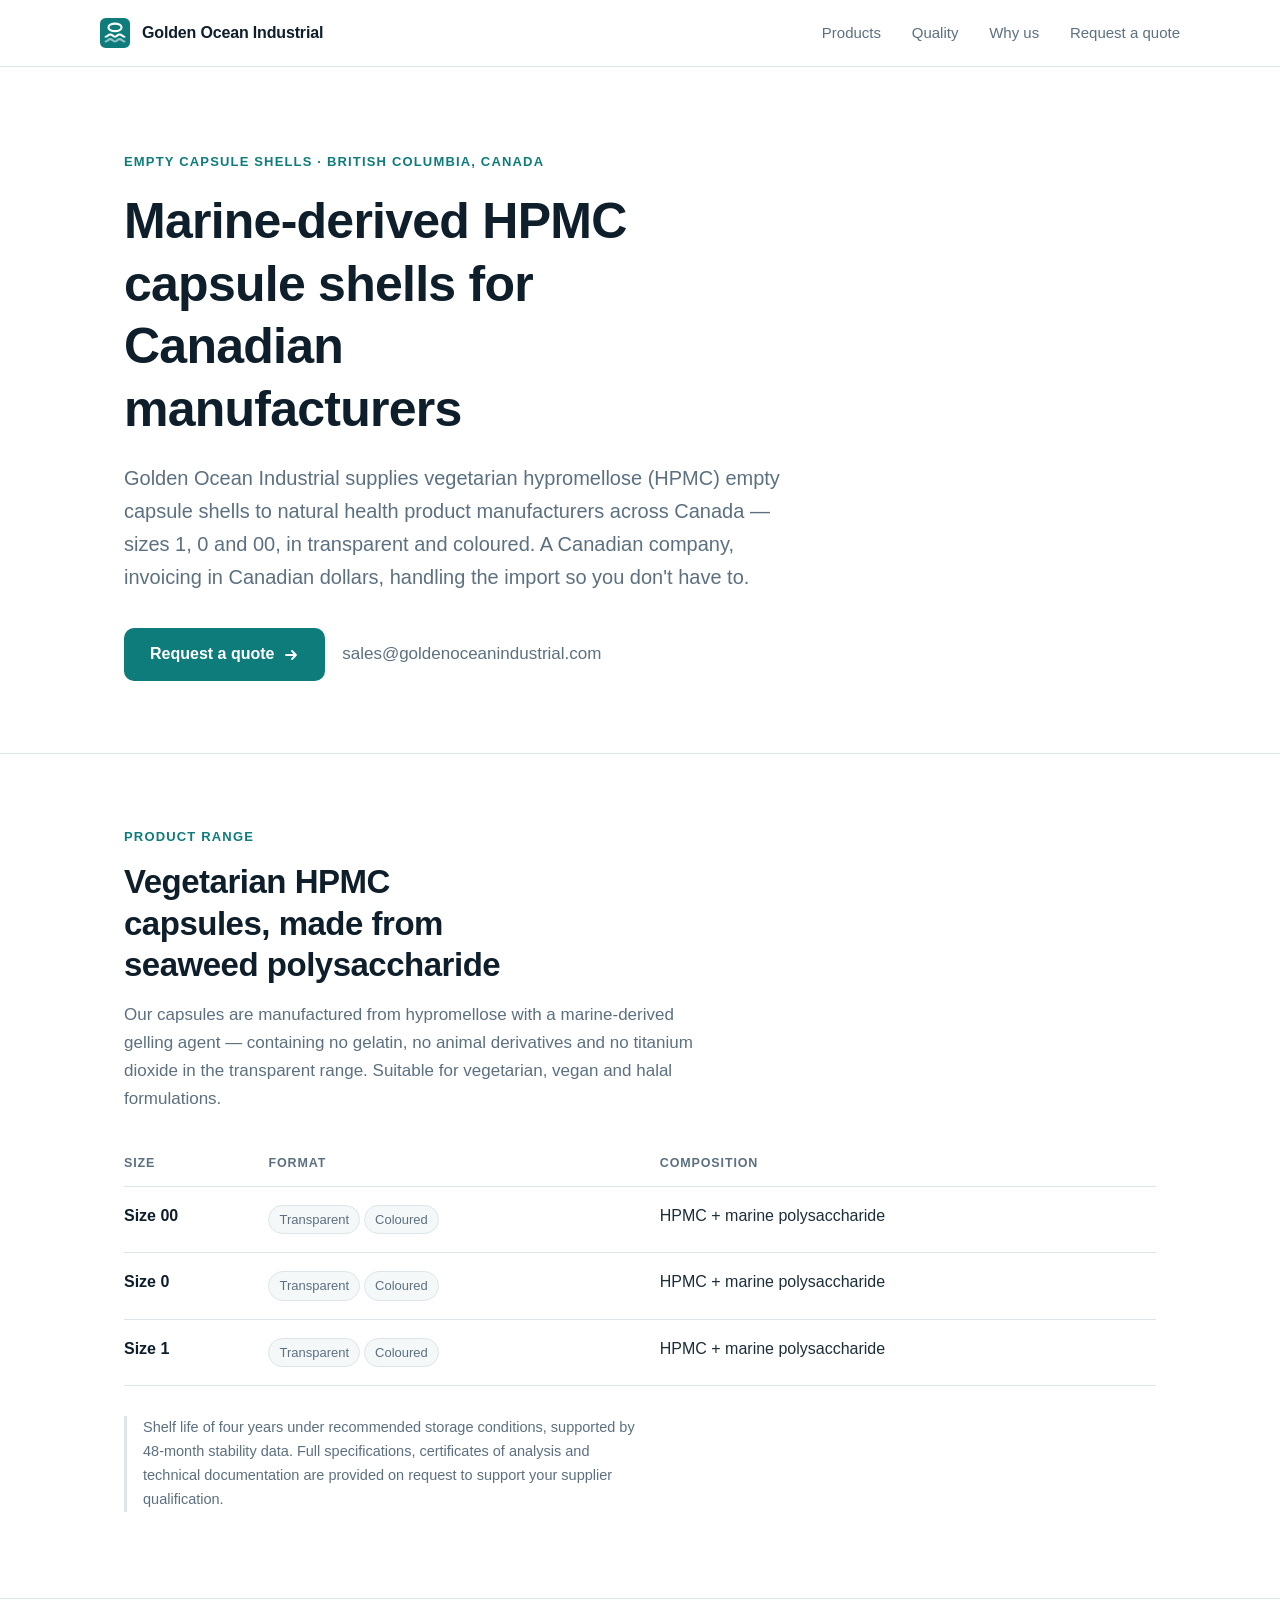
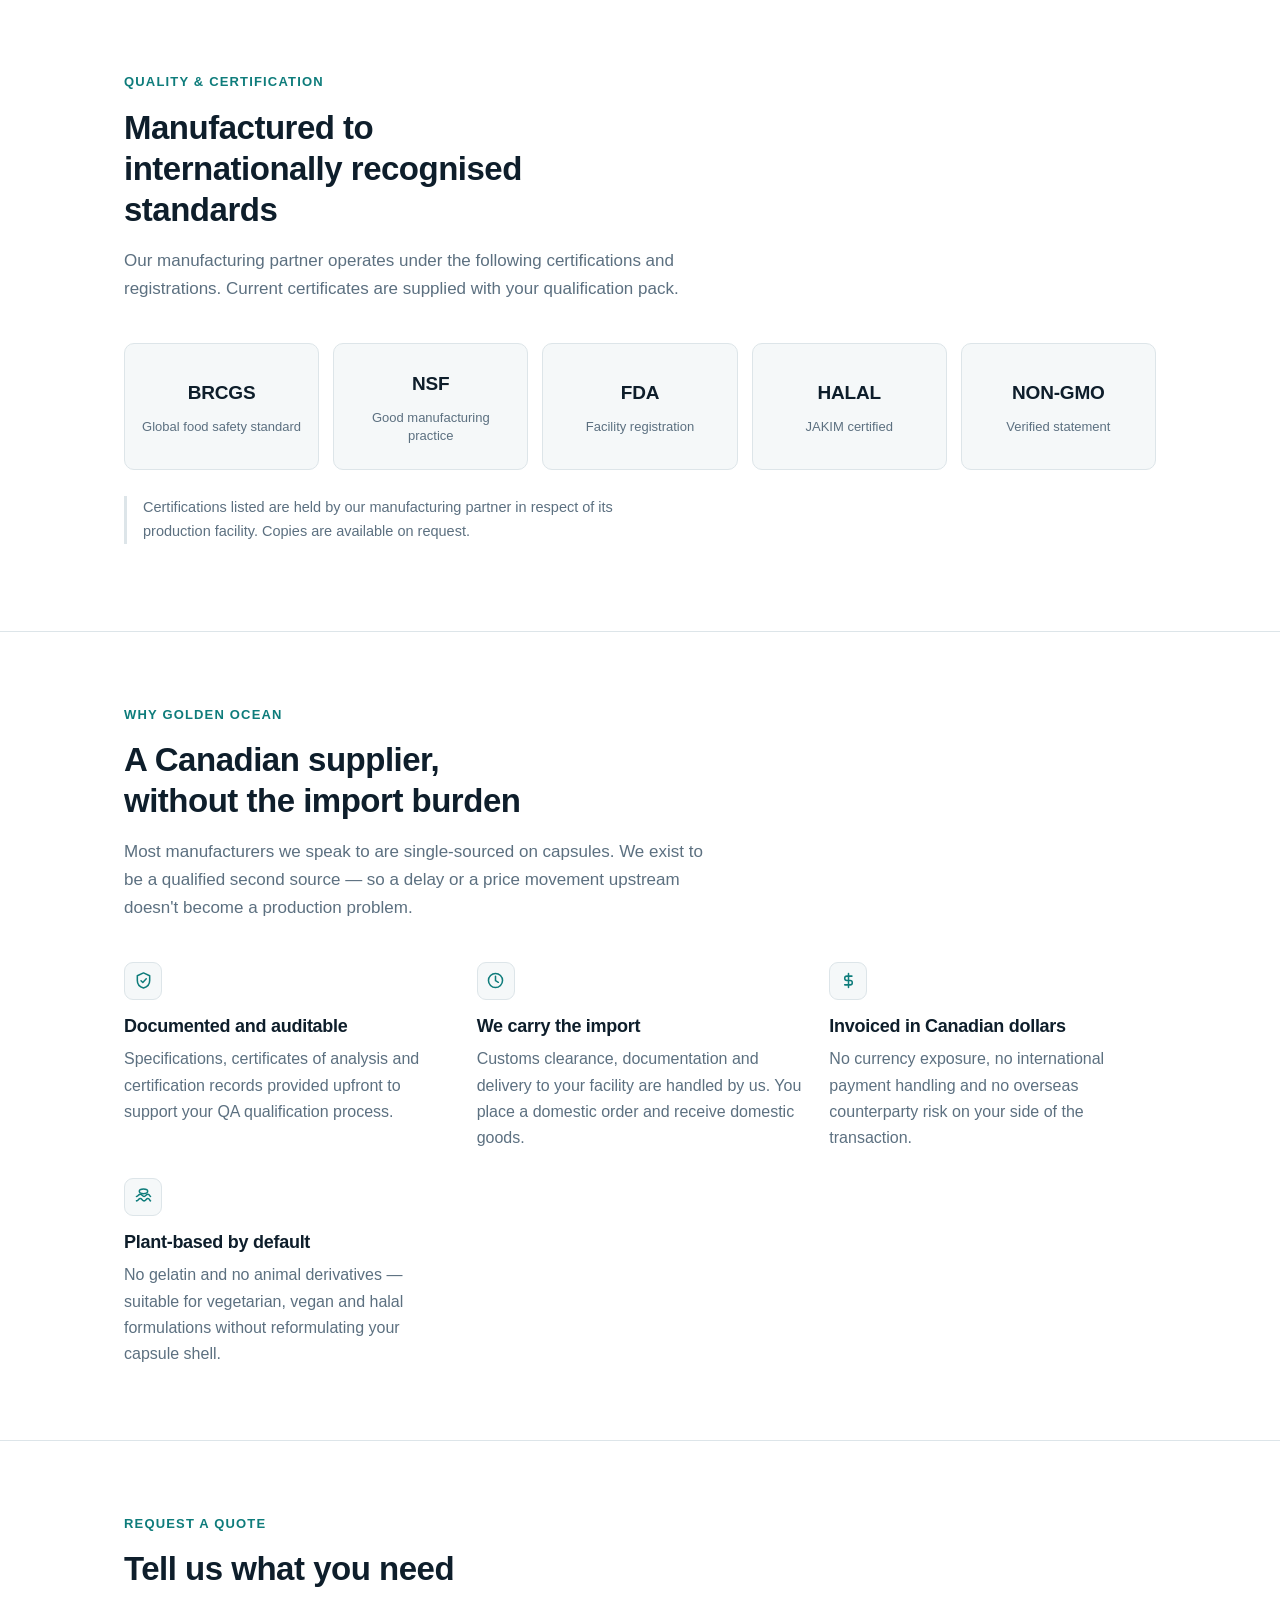
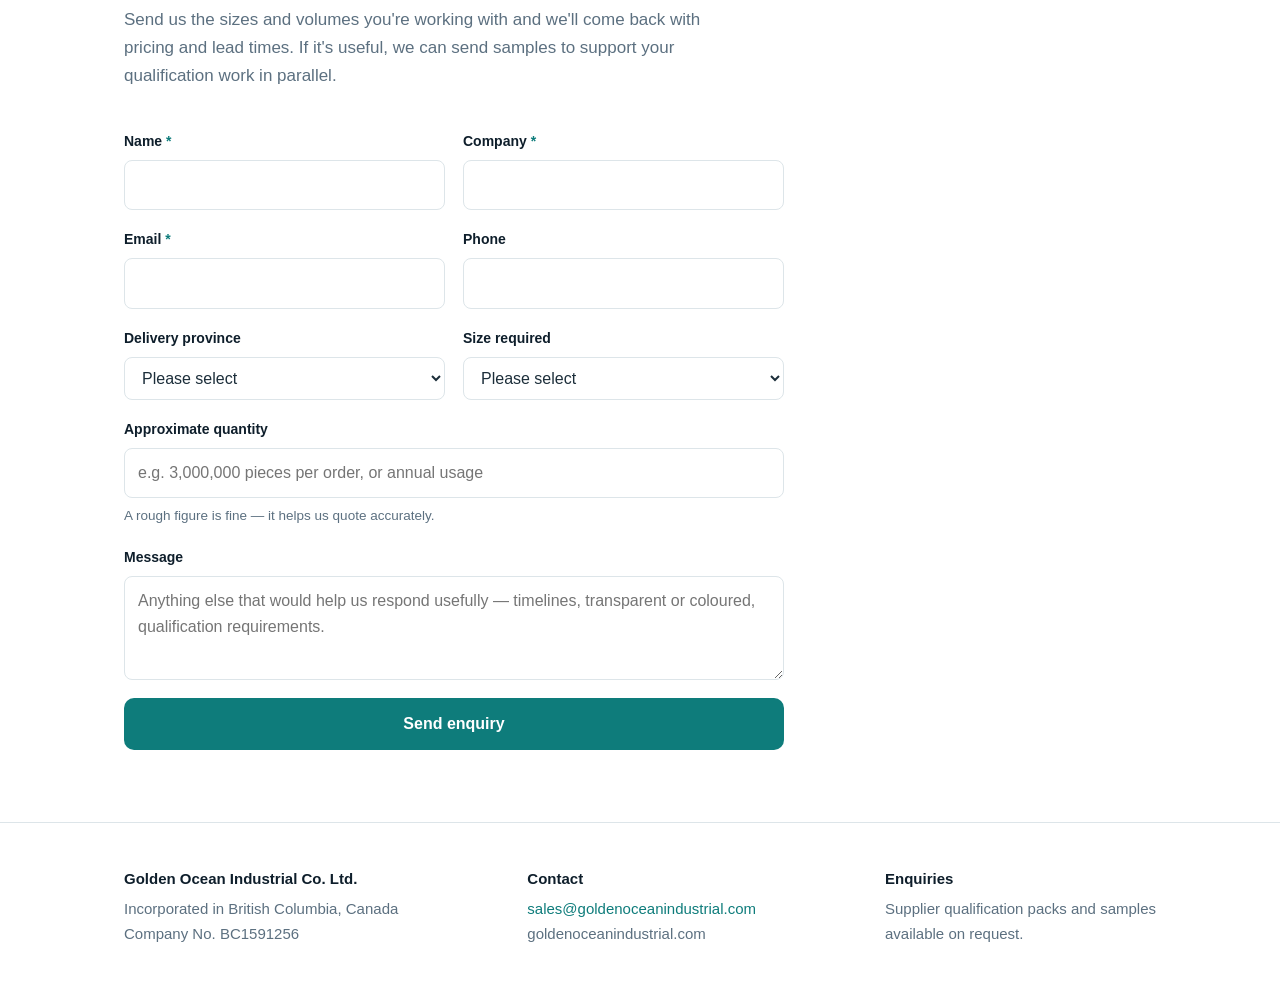
==== index.html @ 9c50bcf6 "Company website" ====
<!DOCTYPE html>
<html lang="en">
<head>
<meta charset="utf-8">
<meta name="viewport" content="width=device-width, initial-scale=1">
<title>Golden Ocean Industrial Co. Ltd. — HPMC Capsule Shells for Canadian Manufacturers</title>
<meta name="description" content="Golden Ocean Industrial supplies marine-derived HPMC empty capsule shells to Canadian natural health product manufacturers. Sizes 1, 0 and 00. Canadian entity, invoiced in CAD.">
<meta property="og:title" content="Golden Ocean Industrial Co. Ltd.">
<meta property="og:description" content="Marine-derived HPMC empty capsule shells for Canadian natural health product manufacturers.">
<meta property="og:type" content="website">
<meta property="og:url" content="https://goldenoceanindustrial.com">
<link rel="icon" href="data:image/svg+xml,<svg xmlns='http://www.w3.org/2000/svg' viewBox='0 0 32 32'><rect width='32' height='32' rx='6' fill='%230E7C7B'/><path d='M6 20c2.5 0 2.5-2.5 5-2.5s2.5 2.5 5 2.5 2.5-2.5 5-2.5 2.5 2.5 5 2.5' stroke='white' stroke-width='2.2' fill='none' stroke-linecap='round'/><path d='M6 25c2.5 0 2.5-2.5 5-2.5s2.5 2.5 5 2.5 2.5-2.5 5-2.5 2.5 2.5 5 2.5' stroke='white' stroke-width='2.2' fill='none' stroke-linecap='round' opacity='.55'/><ellipse cx='16' cy='10' rx='7' ry='4' fill='none' stroke='white' stroke-width='2.2'/></svg>">

<style>
:root{
  --ink:#0E1E2B; --deep:#143A5A; --accent:#0E7C7B; --accent-dk:#0A5F5E;
  --paper:#FFFFFF; --surface:#F5F8F9; --line:#DDE5E9;
  --text:#1C2E3A; --muted:#5C7080; --radius:10px;
  --maxw:1080px;
}
@media (prefers-color-scheme: dark){
  :root{
    --ink:#E9F0F4; --deep:#8FC4D8; --accent:#3FB5AE; --accent-dk:#2E9A94;
    --paper:#0B1620; --surface:#12222E; --line:#243745;
    --text:#D4E0E8; --muted:#8CA3B3;
  }
}
*{box-sizing:border-box}
html{scroll-behavior:smooth}
body{
  margin:0; background:var(--paper); color:var(--text);
  font-family:-apple-system,BlinkMacSystemFont,"Segoe UI",Roboto,"Helvetica Neue",Arial,"PingFang SC","Microsoft YaHei",sans-serif;
  font-size:17px; line-height:1.65; -webkit-font-smoothing:antialiased;
}
.wrap{max-width:var(--maxw); margin:0 auto; padding:0 24px}
a{color:var(--accent); text-decoration:none}
a:hover{text-decoration:underline}
h1,h2,h3{color:var(--ink); line-height:1.25; letter-spacing:-.015em; margin:0}
.skip{position:absolute;left:-9999px}
.skip:focus{left:16px;top:16px;background:var(--accent);color:#fff;padding:10px 16px;border-radius:6px;z-index:99}

/* header */
header{border-bottom:1px solid var(--line); background:var(--paper); position:sticky; top:0; z-index:20}
.hd{display:flex; align-items:center; justify-content:space-between; gap:24px; padding:18px 0}
.brand{display:flex; align-items:center; gap:12px; font-weight:650; color:var(--ink); font-size:16px; letter-spacing:-.01em}
.brand svg{flex:none}
nav a{color:var(--muted); font-size:15px; margin-left:26px; font-weight:500}
nav a:hover{color:var(--accent); text-decoration:none}
@media(max-width:700px){nav{display:none}}

/* hero */
.hero{padding:84px 0 72px; border-bottom:1px solid var(--line)}
.eyebrow{color:var(--accent); font-weight:650; font-size:13px; letter-spacing:.09em; text-transform:uppercase; margin:0 0 18px}
.hero h1{font-size:clamp(31px,4.4vw,50px); max-width:19ch; margin-bottom:22px}
.lede{font-size:clamp(17px,1.9vw,20px); color:var(--muted); max-width:60ch; margin:0 0 34px}
.cta{display:inline-flex; align-items:center; gap:9px; background:var(--accent); color:#fff; font-weight:600;
  padding:13px 26px; border-radius:var(--radius); font-size:16px; transition:background .15s}
.cta:hover{background:var(--accent-dk); text-decoration:none; color:#fff}
.cta-2{margin-left:8px; color:var(--muted); font-weight:500; padding:13px 4px}

/* sections */
section{padding:72px 0; border-bottom:1px solid var(--line)}
.sec-h{font-size:13px; font-weight:650; letter-spacing:.09em; text-transform:uppercase; color:var(--accent); margin:0 0 14px}
h2{font-size:clamp(25px,3vw,33px); margin-bottom:16px; max-width:22ch}
.sub{color:var(--muted); max-width:62ch; margin:0 0 40px}

/* product table */
.tbl{width:100%; border-collapse:collapse; font-size:16px}
.tbl th{text-align:left; font-size:12.5px; letter-spacing:.07em; text-transform:uppercase; color:var(--muted);
  font-weight:650; padding:0 16px 12px 0; border-bottom:1px solid var(--line)}
.tbl td{padding:16px 16px 16px 0; border-bottom:1px solid var(--line); vertical-align:top}
.tbl td:first-child{font-weight:650; color:var(--ink); white-space:nowrap}
.tag{display:inline-block; background:var(--surface); border:1px solid var(--line); color:var(--muted);
  font-size:13px; padding:3px 10px; border-radius:100px; margin:2px 4px 2px 0; white-space:nowrap}

/* certifications */
.certs{display:grid; grid-template-columns:repeat(auto-fit,minmax(158px,1fr)); gap:14px; margin-bottom:26px}
.cert{background:var(--surface); border:1px solid var(--line); border-radius:var(--radius);
  padding:24px 16px; text-align:center; display:flex; flex-direction:column; align-items:center; justify-content:center; gap:10px; min-height:126px}
/* ---------------------------------------------------------------
   LOGO SLOT — replace the .cert-mark <span> with an <img> once you
   have WRITTEN PERMISSION from the manufacturer, e.g.:
   <img src="logos/brcgs.svg" alt="BRCGS certified" class="cert-img">
   --------------------------------------------------------------- */
.cert-mark{font-weight:700; font-size:19px; color:var(--ink); letter-spacing:-.01em}
.cert-img{max-width:100%; max-height:46px; height:auto; display:block}
.cert-cap{font-size:13px; color:var(--muted); line-height:1.4}
.note{font-size:14.5px; color:var(--muted); border-left:3px solid var(--line); padding-left:16px; max-width:64ch}

/* value cards */
.cards{display:grid; grid-template-columns:repeat(auto-fit,minmax(258px,1fr)); gap:26px}
.card h3{font-size:18px; margin-bottom:9px}
.card p{color:var(--muted); margin:0; font-size:16px}
.card .ic{width:38px; height:38px; border-radius:9px; background:var(--surface); border:1px solid var(--line);
  display:flex; align-items:center; justify-content:center; margin-bottom:15px; color:var(--accent)}

/* form */
.form-grid{display:grid; grid-template-columns:1fr 1fr; gap:18px; max-width:660px}
@media(max-width:640px){.form-grid{grid-template-columns:1fr}}
.field{display:flex; flex-direction:column; gap:7px}
.field.full{grid-column:1/-1}
label{font-size:14px; font-weight:600; color:var(--ink)}
label .req{color:var(--accent)}
input,select,textarea{
  font:inherit; font-size:16px; color:var(--text); background:var(--paper);
  border:1px solid var(--line); border-radius:8px; padding:11px 13px; width:100%;
}
input:focus,select:focus,textarea:focus{outline:2px solid var(--accent); outline-offset:1px; border-color:transparent}
textarea{resize:vertical; min-height:104px}
.hint{font-size:13.5px; color:var(--muted)}
button{
  font:inherit; font-weight:600; font-size:16px; background:var(--accent); color:#fff;
  border:0; border-radius:var(--radius); padding:13px 30px; cursor:pointer; transition:background .15s
}
button:hover{background:var(--accent-dk)}
.hp{position:absolute; left:-9999px}

/* footer */
footer{padding:44px 0 56px; font-size:15px; color:var(--muted)}
.foot{display:flex; justify-content:space-between; gap:28px; flex-wrap:wrap}
.foot strong{color:var(--ink); font-weight:650; display:block; margin-bottom:5px}
.reg{font-variant-numeric:tabular-nums}
</style>
</head>

<body>
<a class="skip" href="#main">Skip to content</a>

<header>
  <div class="wrap hd">
    <div class="brand">
      <svg width="30" height="30" viewBox="0 0 32 32" aria-hidden="true">
        <rect width="32" height="32" rx="6" fill="#0E7C7B"/>
        <path d="M6 20c2.5 0 2.5-2.5 5-2.5s2.5 2.5 5 2.5 2.5-2.5 5-2.5 2.5 2.5 5 2.5" stroke="white" stroke-width="2.2" fill="none" stroke-linecap="round"/>
        <path d="M6 25c2.5 0 2.5-2.5 5-2.5s2.5 2.5 5 2.5 2.5-2.5 5-2.5 2.5 2.5 5 2.5" stroke="white" stroke-width="2.2" fill="none" stroke-linecap="round" opacity=".55"/>
        <ellipse cx="16" cy="10" rx="7" ry="4" fill="none" stroke="white" stroke-width="2.2"/>
      </svg>
      Golden Ocean Industrial
    </div>
    <nav>
      <a href="#products">Products</a>
      <a href="#quality">Quality</a>
      <a href="#why">Why us</a>
      <a href="#quote">Request a quote</a>
    </nav>
  </div>
</header>

<main id="main">

  <div class="hero">
    <div class="wrap">
      <p class="eyebrow">Empty capsule shells · British Columbia, Canada</p>
      <h1>Marine-derived HPMC capsule shells for Canadian manufacturers</h1>
      <p class="lede">
        Golden Ocean Industrial supplies vegetarian hypromellose (HPMC) empty capsule shells
        to natural health product manufacturers across Canada — sizes 1, 0 and 00, in transparent
        and coloured. A Canadian company, invoicing in Canadian dollars, handling the import so you don't have to.
      </p>
      <a class="cta" href="#quote">Request a quote
        <svg width="16" height="16" viewBox="0 0 16 16" fill="none" aria-hidden="true">
          <path d="M3 8h10M9 4l4 4-4 4" stroke="currentColor" stroke-width="1.8" stroke-linecap="round" stroke-linejoin="round"/>
        </svg>
      </a>
      <a class="cta-2" href="mailto:sales@goldenoceanindustrial.com">sales@goldenoceanindustrial.com</a>
    </div>
  </div>

  <section id="products">
    <div class="wrap">
      <p class="sec-h">Product range</p>
      <h2>Vegetarian HPMC capsules, made from seaweed polysaccharide</h2>
      <p class="sub">
        Our capsules are manufactured from hypromellose with a marine-derived gelling agent —
        containing no gelatin, no animal derivatives and no titanium dioxide in the transparent range.
        Suitable for vegetarian, vegan and halal formulations.
      </p>

      <table class="tbl">
        <thead>
          <tr><th>Size</th><th>Format</th><th>Composition</th></tr>
        </thead>
        <tbody>
          <tr>
            <td>Size 00</td>
            <td><span class="tag">Transparent</span><span class="tag">Coloured</span></td>
            <td>HPMC + marine polysaccharide</td>
          </tr>
          <tr>
            <td>Size 0</td>
            <td><span class="tag">Transparent</span><span class="tag">Coloured</span></td>
            <td>HPMC + marine polysaccharide</td>
          </tr>
          <tr>
            <td>Size 1</td>
            <td><span class="tag">Transparent</span><span class="tag">Coloured</span></td>
            <td>HPMC + marine polysaccharide</td>
          </tr>
        </tbody>
      </table>

      <p class="note" style="margin-top:30px">
        Shelf life of four years under recommended storage conditions, supported by 48-month stability data.
        Full specifications, certificates of analysis and technical documentation are provided on request
        to support your supplier qualification.
      </p>
    </div>
  </section>

  <section id="quality">
    <div class="wrap">
      <p class="sec-h">Quality &amp; certification</p>
      <h2>Manufactured to internationally recognised standards</h2>
      <p class="sub">
        Our manufacturing partner operates under the following certifications and registrations.
        Current certificates are supplied with your qualification pack.
      </p>

      <div class="certs">
        <!-- LOGO SLOTS: swap each <span class="cert-mark"> for
             <img src="logos/xxx.svg" alt="..." class="cert-img"> once permission is in hand -->
        <div class="cert">
          <span class="cert-mark">BRCGS</span>
          <span class="cert-cap">Global food safety standard</span>
        </div>
        <div class="cert">
          <span class="cert-mark">NSF</span>
          <span class="cert-cap">Good manufacturing practice</span>
        </div>
        <div class="cert">
          <span class="cert-mark">FDA</span>
          <span class="cert-cap">Facility registration</span>
        </div>
        <div class="cert">
          <span class="cert-mark">HALAL</span>
          <span class="cert-cap">JAKIM certified</span>
        </div>
        <div class="cert">
          <span class="cert-mark">NON-GMO</span>
          <span class="cert-cap">Verified statement</span>
        </div>
      </div>

      <p class="note">
        Certifications listed are held by our manufacturing partner in respect of its production facility.
        Copies are available on request.
      </p>
    </div>
  </section>

  <section id="why">
    <div class="wrap">
      <p class="sec-h">Why Golden Ocean</p>
      <h2>A Canadian supplier, without the import burden</h2>
      <p class="sub">
        Most manufacturers we speak to are single-sourced on capsules. We exist to be a qualified
        second source — so a delay or a price movement upstream doesn't become a production problem.
      </p>

      <div class="cards">
        <div class="card">
          <div class="ic" aria-hidden="true">
            <svg width="19" height="19" viewBox="0 0 20 20" fill="none">
              <path d="M10 2l6.5 3v5c0 4-2.7 6.9-6.5 8-3.8-1.1-6.5-4-6.5-8V5L10 2z" stroke="currentColor" stroke-width="1.6" stroke-linejoin="round"/>
              <path d="M7.4 10.2l1.9 1.9 3.6-3.9" stroke="currentColor" stroke-width="1.6" stroke-linecap="round" stroke-linejoin="round"/>
            </svg>
          </div>
          <h3>Documented and auditable</h3>
          <p>Specifications, certificates of analysis and certification records provided upfront to support your QA qualification process.</p>
        </div>

        <div class="card">
          <div class="ic" aria-hidden="true">
            <svg width="19" height="19" viewBox="0 0 20 20" fill="none">
              <circle cx="10" cy="10" r="7.4" stroke="currentColor" stroke-width="1.6"/>
              <path d="M10 5.6v4.6l3 1.7" stroke="currentColor" stroke-width="1.6" stroke-linecap="round" stroke-linejoin="round"/>
            </svg>
          </div>
          <h3>We carry the import</h3>
          <p>Customs clearance, documentation and delivery to your facility are handled by us. You place a domestic order and receive domestic goods.</p>
        </div>

        <div class="card">
          <div class="ic" aria-hidden="true">
            <svg width="19" height="19" viewBox="0 0 20 20" fill="none">
              <path d="M10 2.6v14.8M13.6 5.4H8.3a2.3 2.3 0 000 4.6h3.4a2.3 2.3 0 010 4.6H6" stroke="currentColor" stroke-width="1.6" stroke-linecap="round" stroke-linejoin="round"/>
            </svg>
          </div>
          <h3>Invoiced in Canadian dollars</h3>
          <p>No currency exposure, no international payment handling and no overseas counterparty risk on your side of the transaction.</p>
        </div>

        <div class="card">
          <div class="ic" aria-hidden="true">
            <svg width="19" height="19" viewBox="0 0 20 20" fill="none">
              <path d="M2.6 10c2 0 2-2.4 4-2.4S8.6 10 10.6 10s2-2.4 4-2.4 2 2.4 2.8 2.4" stroke="currentColor" stroke-width="1.6" stroke-linecap="round"/>
              <path d="M2.6 14.6c2 0 2-2.4 4-2.4s2 2.4 4 2.4 2-2.4 4-2.4 2 2.4 2.8 2.4" stroke="currentColor" stroke-width="1.6" stroke-linecap="round"/>
              <ellipse cx="10" cy="4.6" rx="4.4" ry="2.4" stroke="currentColor" stroke-width="1.6"/>
            </svg>
          </div>
          <h3>Plant-based by default</h3>
          <p>No gelatin and no animal derivatives — suitable for vegetarian, vegan and halal formulations without reformulating your capsule shell.</p>
        </div>
      </div>
    </div>
  </section>

  <section id="quote">
    <div class="wrap">
      <p class="sec-h">Request a quote</p>
      <h2>Tell us what you need</h2>
      <p class="sub">
        Send us the sizes and volumes you're working with and we'll come back with pricing and lead times.
        If it's useful, we can send samples to support your qualification work in parallel.
      </p>

      <!-- ===========================================================
           FORM ENDPOINT — replace YOUR_FORM_ID before going live.
           Free options:
             Formspree  https://formspree.io   (50 submissions/month free)
             Web3Forms  https://web3forms.com  (250/month free, no account)
           See DEPLOY.md step 4.
           =========================================================== -->
      <form action="https://formspree.io/f/YOUR_FORM_ID" method="POST">
        <div class="form-grid">
          <div class="field">
            <label for="name">Name <span class="req">*</span></label>
            <input id="name" name="name" type="text" required autocomplete="name">
          </div>
          <div class="field">
            <label for="company">Company <span class="req">*</span></label>
            <input id="company" name="company" type="text" required autocomplete="organization">
          </div>
          <div class="field">
            <label for="email">Email <span class="req">*</span></label>
            <input id="email" name="email" type="email" required autocomplete="email">
          </div>
          <div class="field">
            <label for="phone">Phone</label>
            <input id="phone" name="phone" type="tel" autocomplete="tel">
          </div>
          <div class="field">
            <label for="province">Delivery province</label>
            <select id="province" name="province">
              <option value="">Please select</option>
              <option>British Columbia</option>
              <option>Alberta</option>
              <option>Saskatchewan</option>
              <option>Manitoba</option>
              <option>Ontario</option>
              <option>Quebec</option>
              <option>New Brunswick</option>
              <option>Nova Scotia</option>
              <option>Prince Edward Island</option>
              <option>Newfoundland and Labrador</option>
              <option>Outside Canada</option>
            </select>
          </div>
          <div class="field">
            <label for="size">Size required</label>
            <select id="size" name="size">
              <option value="">Please select</option>
              <option>Size 00</option>
              <option>Size 0</option>
              <option>Size 1</option>
              <option>Multiple sizes</option>
              <option>Not sure yet</option>
            </select>
          </div>
          <div class="field full">
            <label for="quantity">Approximate quantity</label>
            <input id="quantity" name="quantity" type="text" placeholder="e.g. 3,000,000 pieces per order, or annual usage">
            <span class="hint">A rough figure is fine — it helps us quote accurately.</span>
          </div>
          <div class="field full">
            <label for="message">Message</label>
            <textarea id="message" name="message" placeholder="Anything else that would help us respond usefully — timelines, transparent or coloured, qualification requirements."></textarea>
          </div>
          <input class="hp" type="text" name="_gotcha" tabindex="-1" autocomplete="off" aria-hidden="true">
          <div class="field full">
            <button type="submit">Send enquiry</button>
          </div>
        </div>
      </form>
    </div>
  </section>

</main>

<footer>
  <div class="wrap foot">
    <div>
      <strong>Golden Ocean Industrial Co. Ltd.</strong>
      Incorporated in British Columbia, Canada<br>
      Company No. <span class="reg">BC1591256</span>
    </div>
    <div>
      <strong>Contact</strong>
      <a href="mailto:sales@goldenoceanindustrial.com">sales@goldenoceanindustrial.com</a><br>
      goldenoceanindustrial.com
    </div>
    <div>
      <strong>Enquiries</strong>
      Supplier qualification packs and samples<br>
      available on request.
    </div>
  </div>
</footer>

</body>
</html>
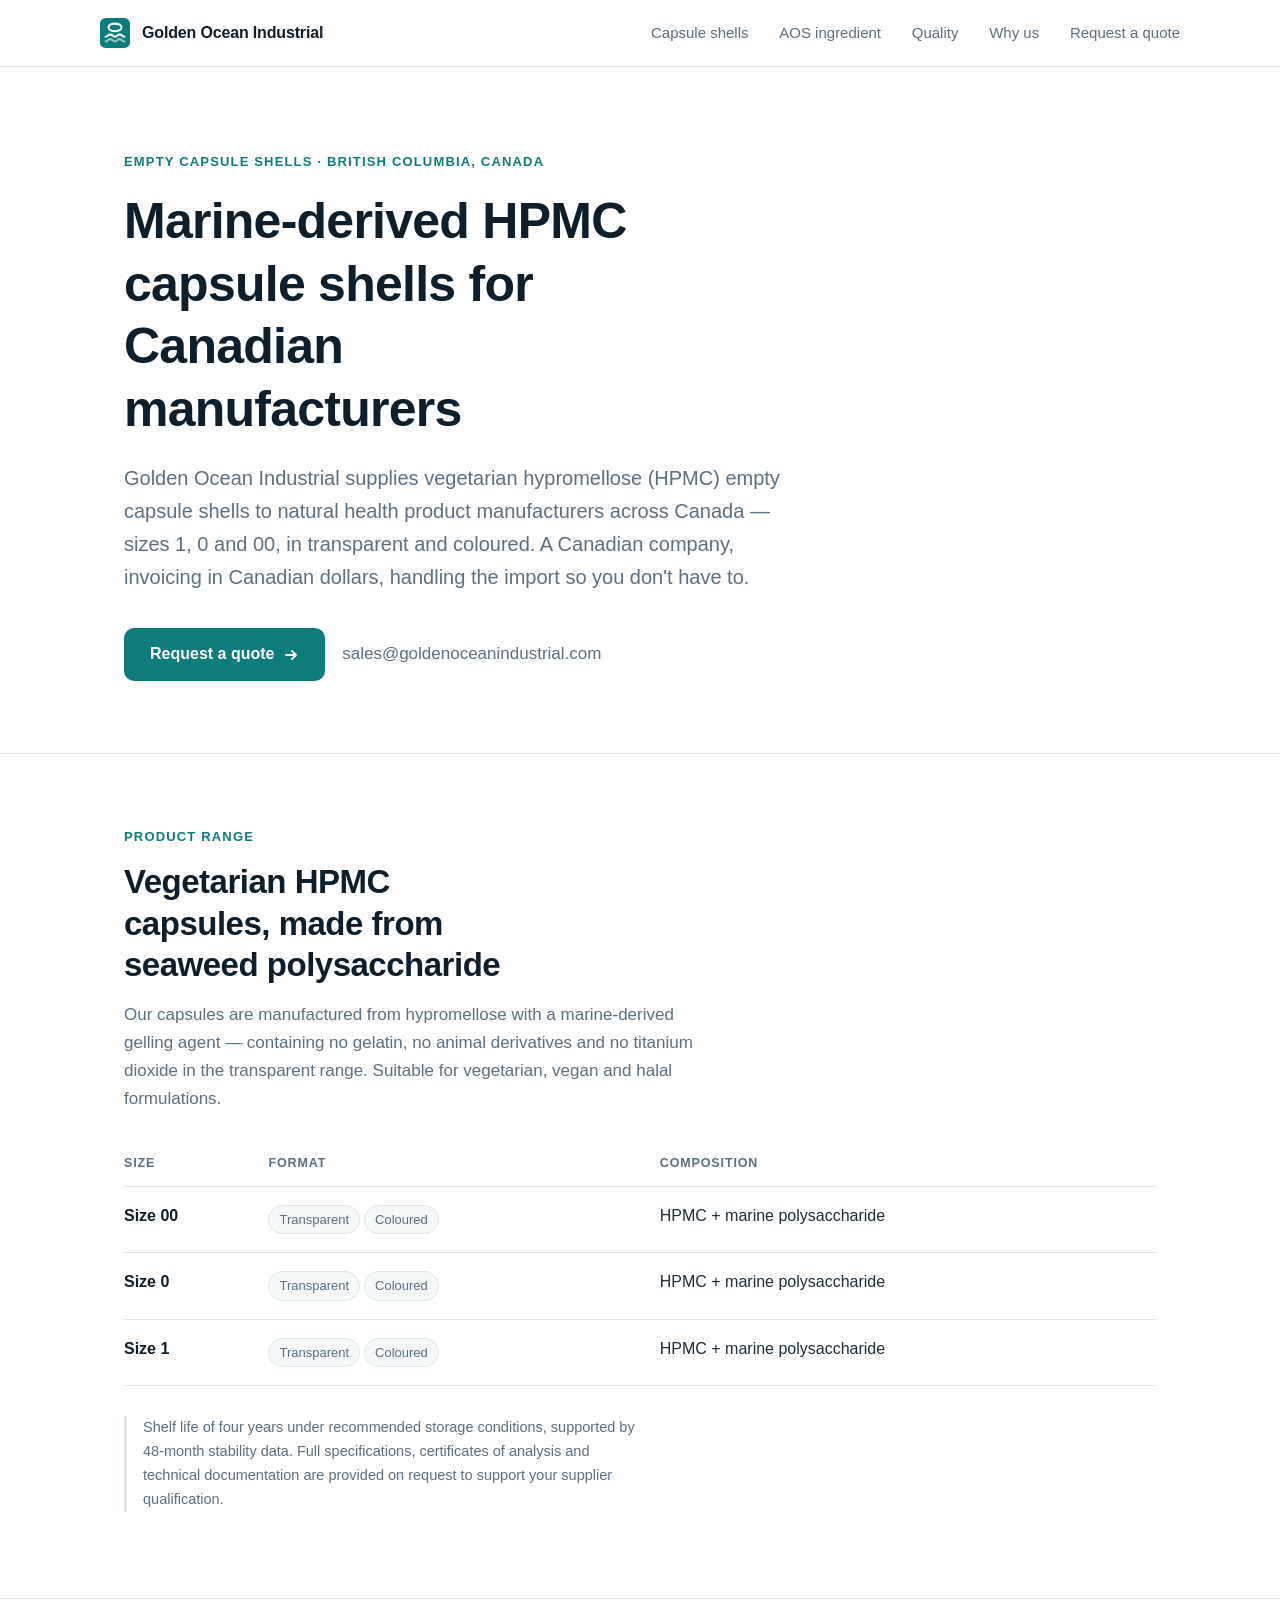
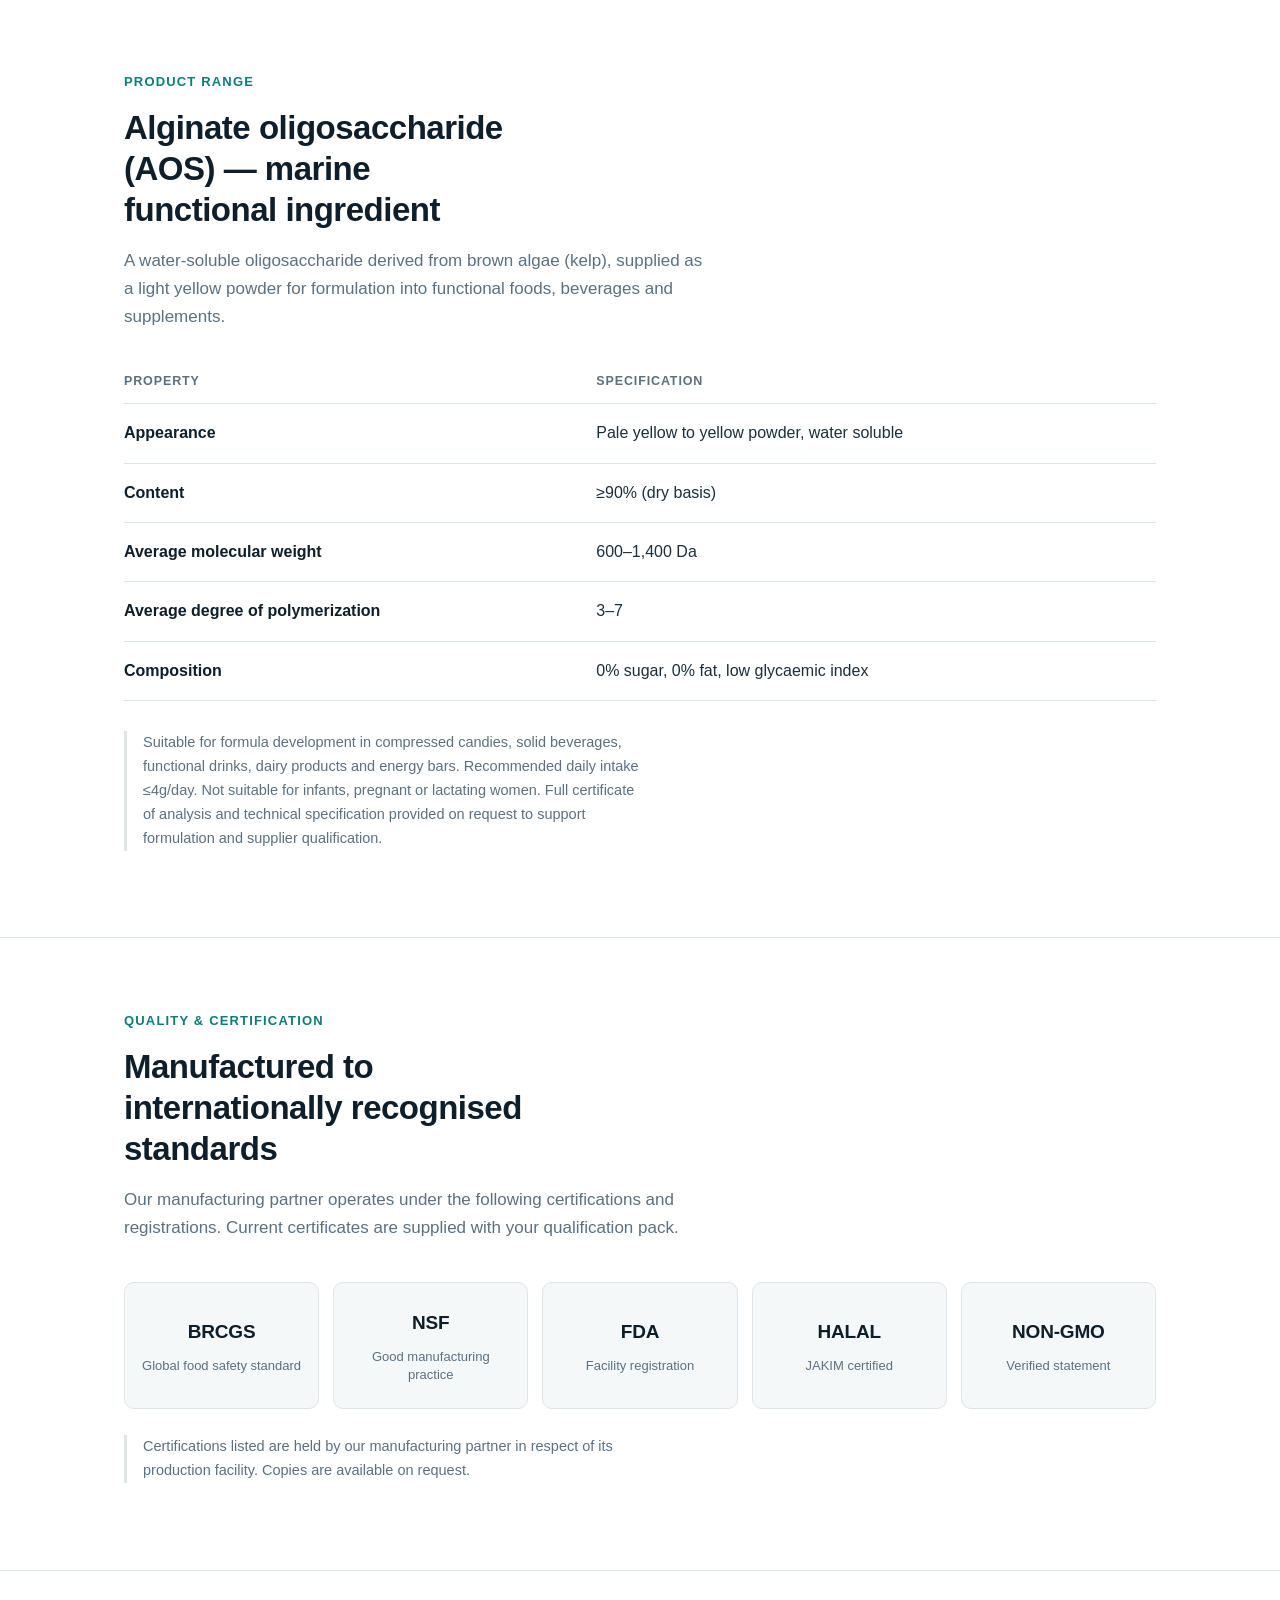
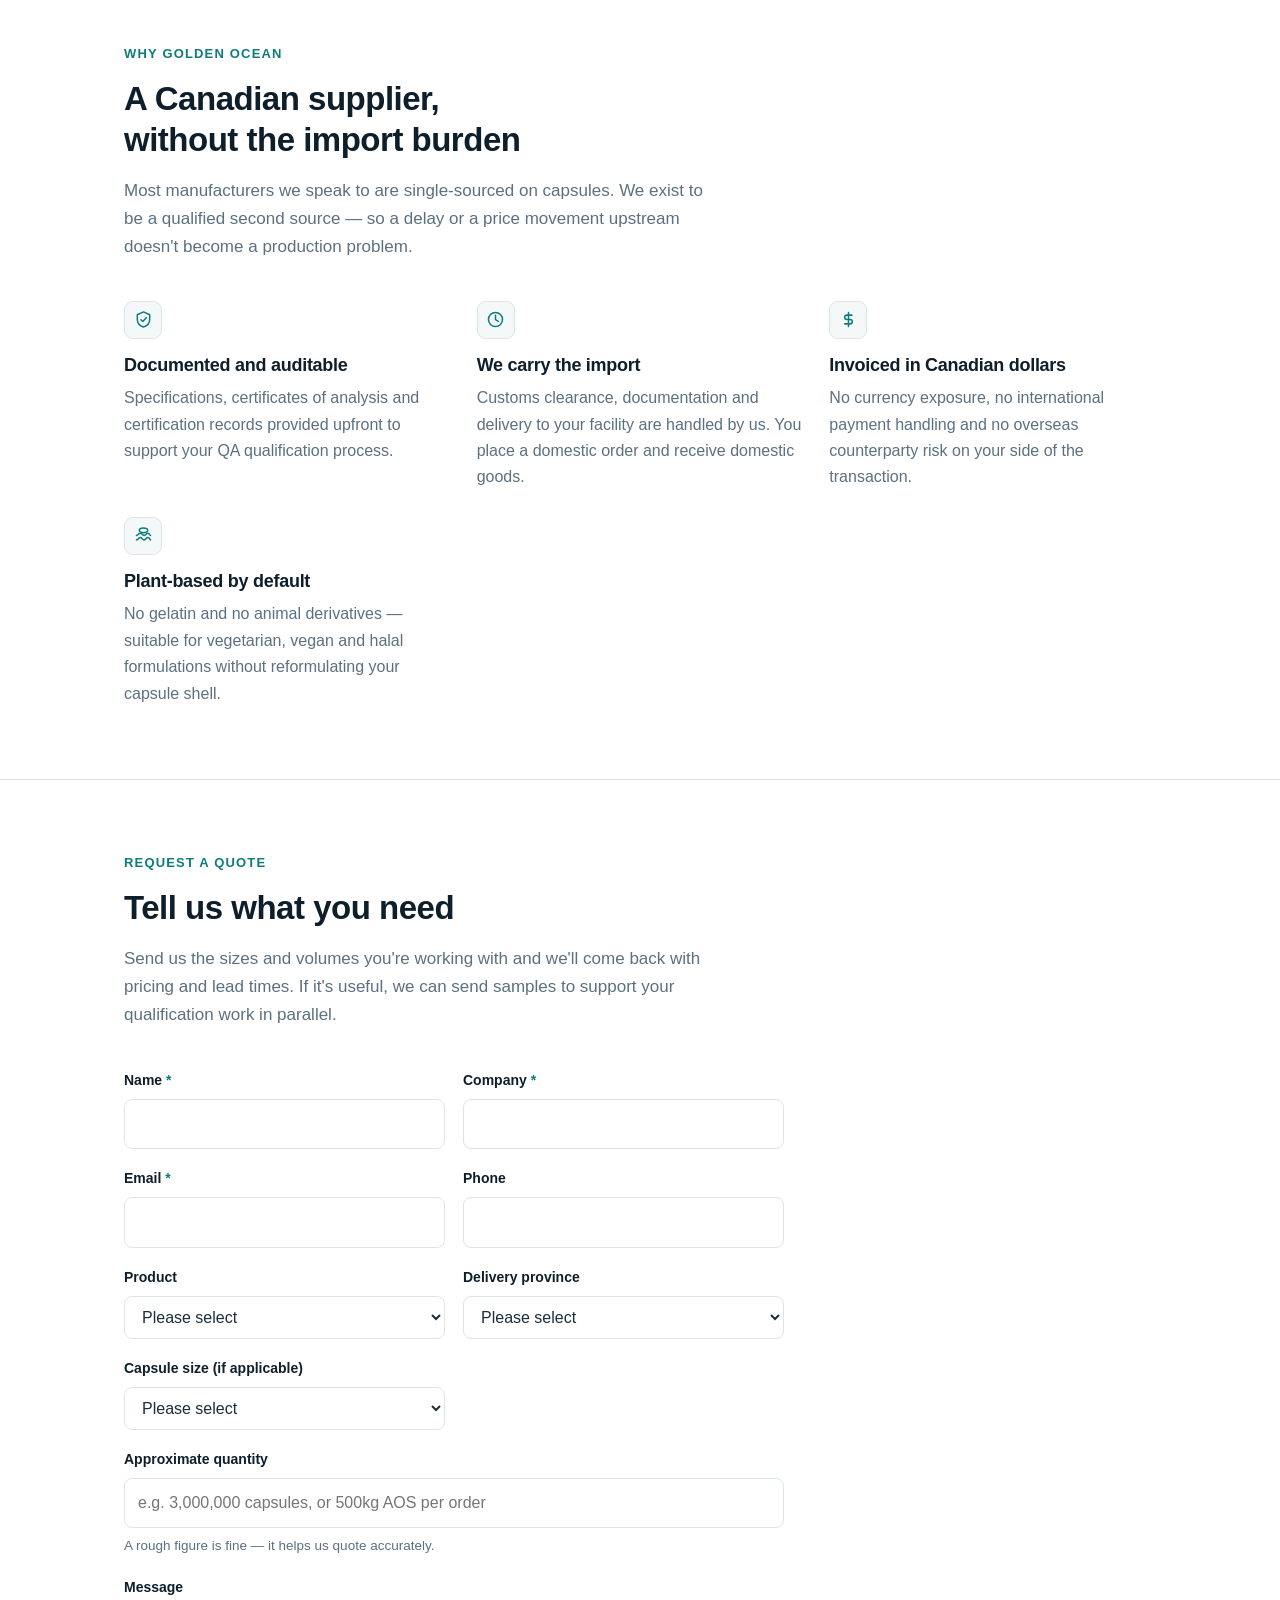
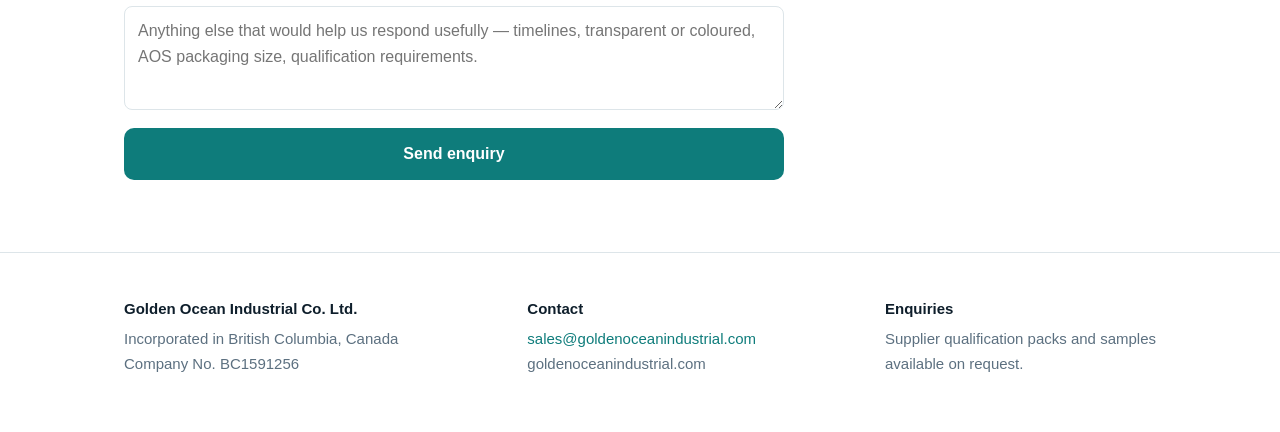
==== commit 7dc73b93: "Add AOS (alginate oligosaccharide) ingredient section Second product line alongside HPMC capsule she" ====
--- a/index.html
+++ b/index.html
@@ -3,10 +3,10 @@
 <head>
 <meta charset="utf-8">
 <meta name="viewport" content="width=device-width, initial-scale=1">
-<title>Golden Ocean Industrial Co. Ltd. — HPMC Capsule Shells for Canadian Manufacturers</title>
-<meta name="description" content="Golden Ocean Industrial supplies marine-derived HPMC empty capsule shells to Canadian natural health product manufacturers. Sizes 1, 0 and 00. Canadian entity, invoiced in CAD.">
+<title>Golden Ocean Industrial Co. Ltd. — Capsule Shells &amp; Marine Ingredients for Canadian Manufacturers</title>
+<meta name="description" content="Golden Ocean Industrial supplies marine-derived HPMC empty capsule shells and marine functional ingredients (alginate oligosaccharide) to Canadian manufacturers. Canadian entity, invoiced in CAD.">
 <meta property="og:title" content="Golden Ocean Industrial Co. Ltd.">
-<meta property="og:description" content="Marine-derived HPMC empty capsule shells for Canadian natural health product manufacturers.">
+<meta property="og:description" content="Marine-derived HPMC empty capsule shells and marine functional ingredients for Canadian manufacturers.">
 <meta property="og:type" content="website">
 <meta property="og:url" content="https://goldenoceanindustrial.com">
 <link rel="icon" href="data:image/svg+xml,<svg xmlns='http://www.w3.org/2000/svg' viewBox='0 0 32 32'><rect width='32' height='32' rx='6' fill='%230E7C7B'/><path d='M6 20c2.5 0 2.5-2.5 5-2.5s2.5 2.5 5 2.5 2.5-2.5 5-2.5 2.5 2.5 5 2.5' stroke='white' stroke-width='2.2' fill='none' stroke-linecap='round'/><path d='M6 25c2.5 0 2.5-2.5 5-2.5s2.5 2.5 5 2.5 2.5-2.5 5-2.5 2.5 2.5 5 2.5' stroke='white' stroke-width='2.2' fill='none' stroke-linecap='round' opacity='.55'/><ellipse cx='16' cy='10' rx='7' ry='4' fill='none' stroke='white' stroke-width='2.2'/></svg>">
@@ -138,7 +138,8 @@
       Golden Ocean Industrial
     </div>
     <nav>
-      <a href="#products">Products</a>
+      <a href="#products">Capsule shells</a>
+      <a href="#ingredients">AOS ingredient</a>
       <a href="#quality">Quality</a>
       <a href="#why">Why us</a>
       <a href="#quote">Request a quote</a>
@@ -203,6 +204,52 @@
         Shelf life of four years under recommended storage conditions, supported by 48-month stability data.
         Full specifications, certificates of analysis and technical documentation are provided on request
         to support your supplier qualification.
+      </p>
+    </div>
+  </section>
+
+  <section id="ingredients">
+    <div class="wrap">
+      <p class="sec-h">Product range</p>
+      <h2>Alginate oligosaccharide (AOS) — marine functional ingredient</h2>
+      <p class="sub">
+        A water-soluble oligosaccharide derived from brown algae (kelp), supplied as a light yellow
+        powder for formulation into functional foods, beverages and supplements.
+      </p>
+
+      <table class="tbl">
+        <thead>
+          <tr><th>Property</th><th>Specification</th></tr>
+        </thead>
+        <tbody>
+          <tr>
+            <td>Appearance</td>
+            <td>Pale yellow to yellow powder, water soluble</td>
+          </tr>
+          <tr>
+            <td>Content</td>
+            <td>&ge;90% (dry basis)</td>
+          </tr>
+          <tr>
+            <td>Average molecular weight</td>
+            <td>600&ndash;1,400 Da</td>
+          </tr>
+          <tr>
+            <td>Average degree of polymerization</td>
+            <td>3&ndash;7</td>
+          </tr>
+          <tr>
+            <td>Composition</td>
+            <td>0% sugar, 0% fat, low glycaemic index</td>
+          </tr>
+        </tbody>
+      </table>
+
+      <p class="note" style="margin-top:30px">
+        Suitable for formula development in compressed candies, solid beverages, functional drinks,
+        dairy products and energy bars. Recommended daily intake &le;4g/day. Not suitable for infants,
+        pregnant or lactating women. Full certificate of analysis and technical specification provided
+        on request to support formulation and supplier qualification.
       </p>
     </div>
   </section>
@@ -321,7 +368,7 @@
              Web3Forms  https://web3forms.com  (250/month free, no account)
            See DEPLOY.md step 4.
            =========================================================== -->
-      <form action="https://formspree.io/f/YOUR_FORM_ID" method="POST">
+      <form action="https://formspree.io/f/xeajpvor" method="POST">
         <div class="form-grid">
           <div class="field">
             <label for="name">Name <span class="req">*</span></label>
@@ -338,6 +385,15 @@
           <div class="field">
             <label for="phone">Phone</label>
             <input id="phone" name="phone" type="tel" autocomplete="tel">
+          </div>
+          <div class="field">
+            <label for="product">Product</label>
+            <select id="product" name="product">
+              <option value="">Please select</option>
+              <option>Capsule shells</option>
+              <option>AOS (alginate oligosaccharide)</option>
+              <option>Both / not sure</option>
+            </select>
           </div>
           <div class="field">
             <label for="province">Delivery province</label>
@@ -357,7 +413,7 @@
             </select>
           </div>
           <div class="field">
-            <label for="size">Size required</label>
+            <label for="size">Capsule size (if applicable)</label>
             <select id="size" name="size">
               <option value="">Please select</option>
               <option>Size 00</option>
@@ -369,12 +425,12 @@
           </div>
           <div class="field full">
             <label for="quantity">Approximate quantity</label>
-            <input id="quantity" name="quantity" type="text" placeholder="e.g. 3,000,000 pieces per order, or annual usage">
+            <input id="quantity" name="quantity" type="text" placeholder="e.g. 3,000,000 capsules, or 500kg AOS per order">
             <span class="hint">A rough figure is fine — it helps us quote accurately.</span>
           </div>
           <div class="field full">
             <label for="message">Message</label>
-            <textarea id="message" name="message" placeholder="Anything else that would help us respond usefully — timelines, transparent or coloured, qualification requirements."></textarea>
+            <textarea id="message" name="message" placeholder="Anything else that would help us respond usefully — timelines, transparent or coloured, AOS packaging size, qualification requirements."></textarea>
           </div>
           <input class="hp" type="text" name="_gotcha" tabindex="-1" autocomplete="off" aria-hidden="true">
           <div class="field full">
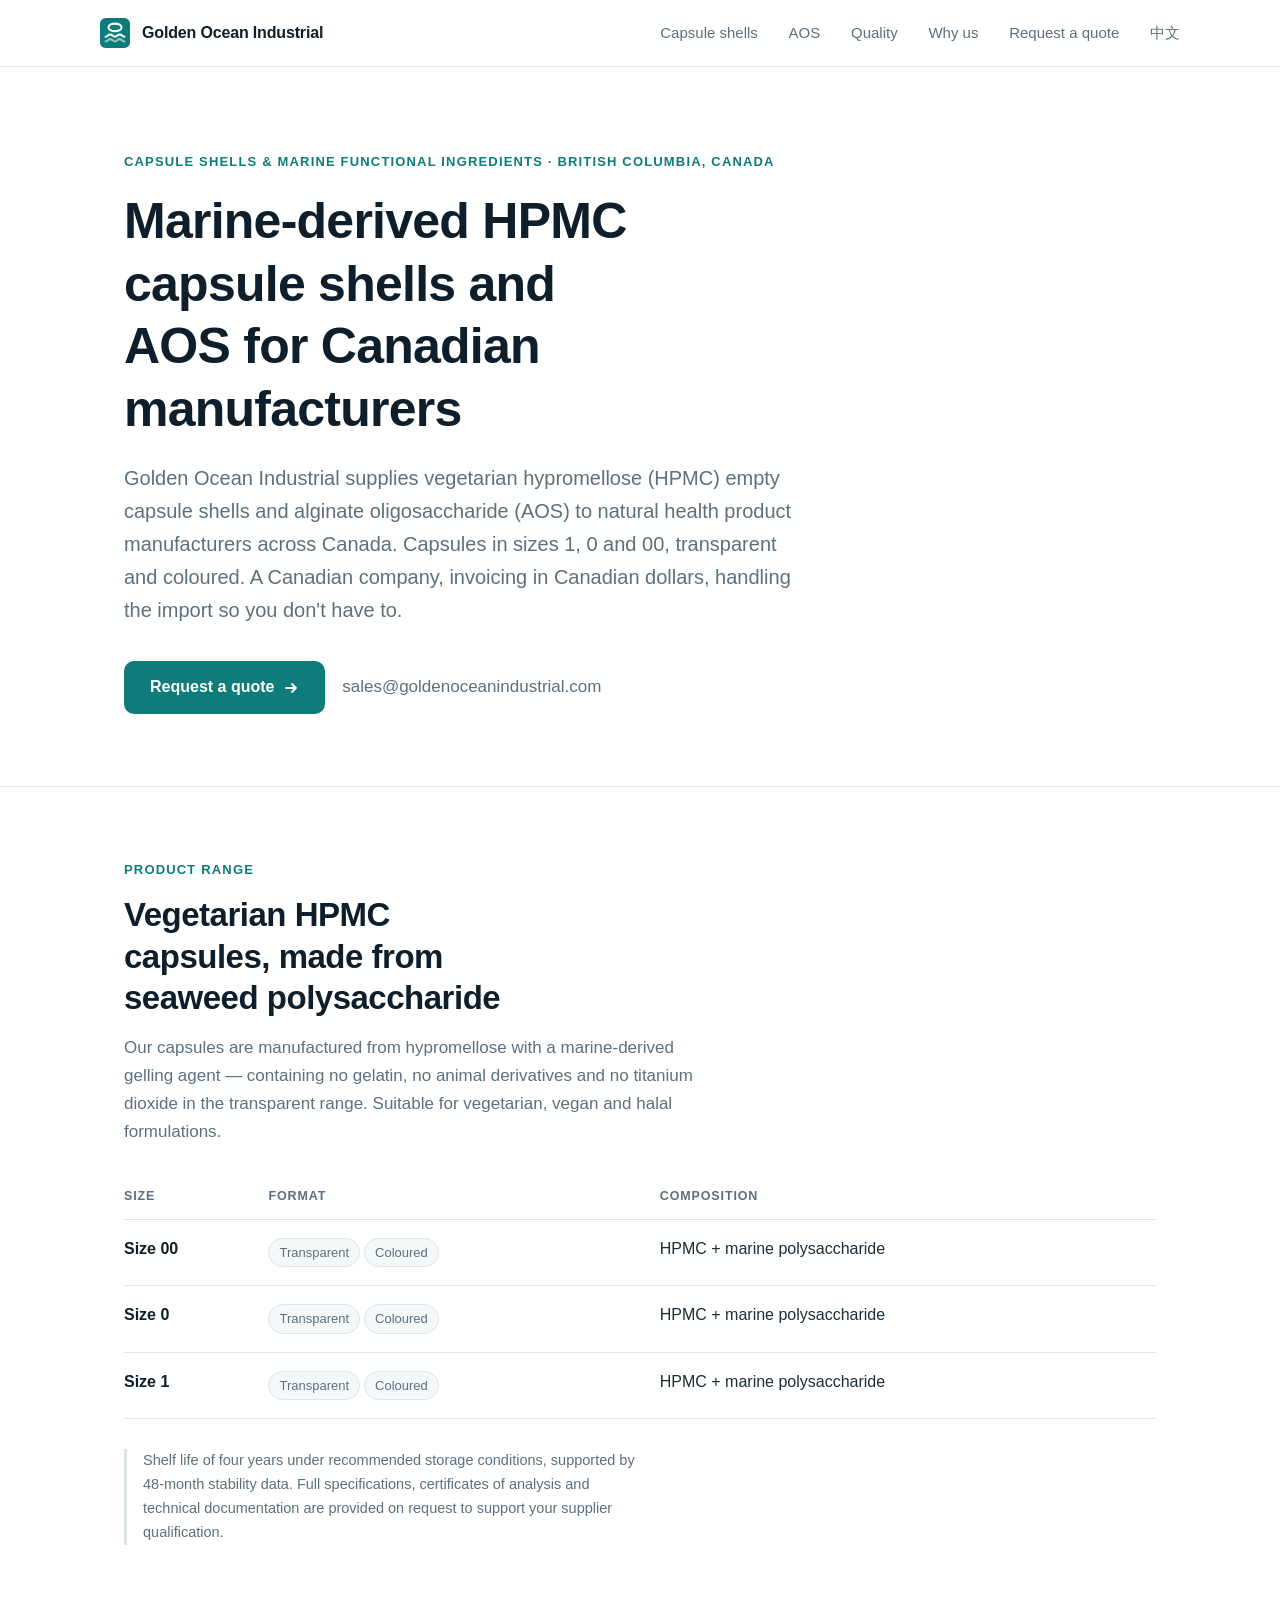
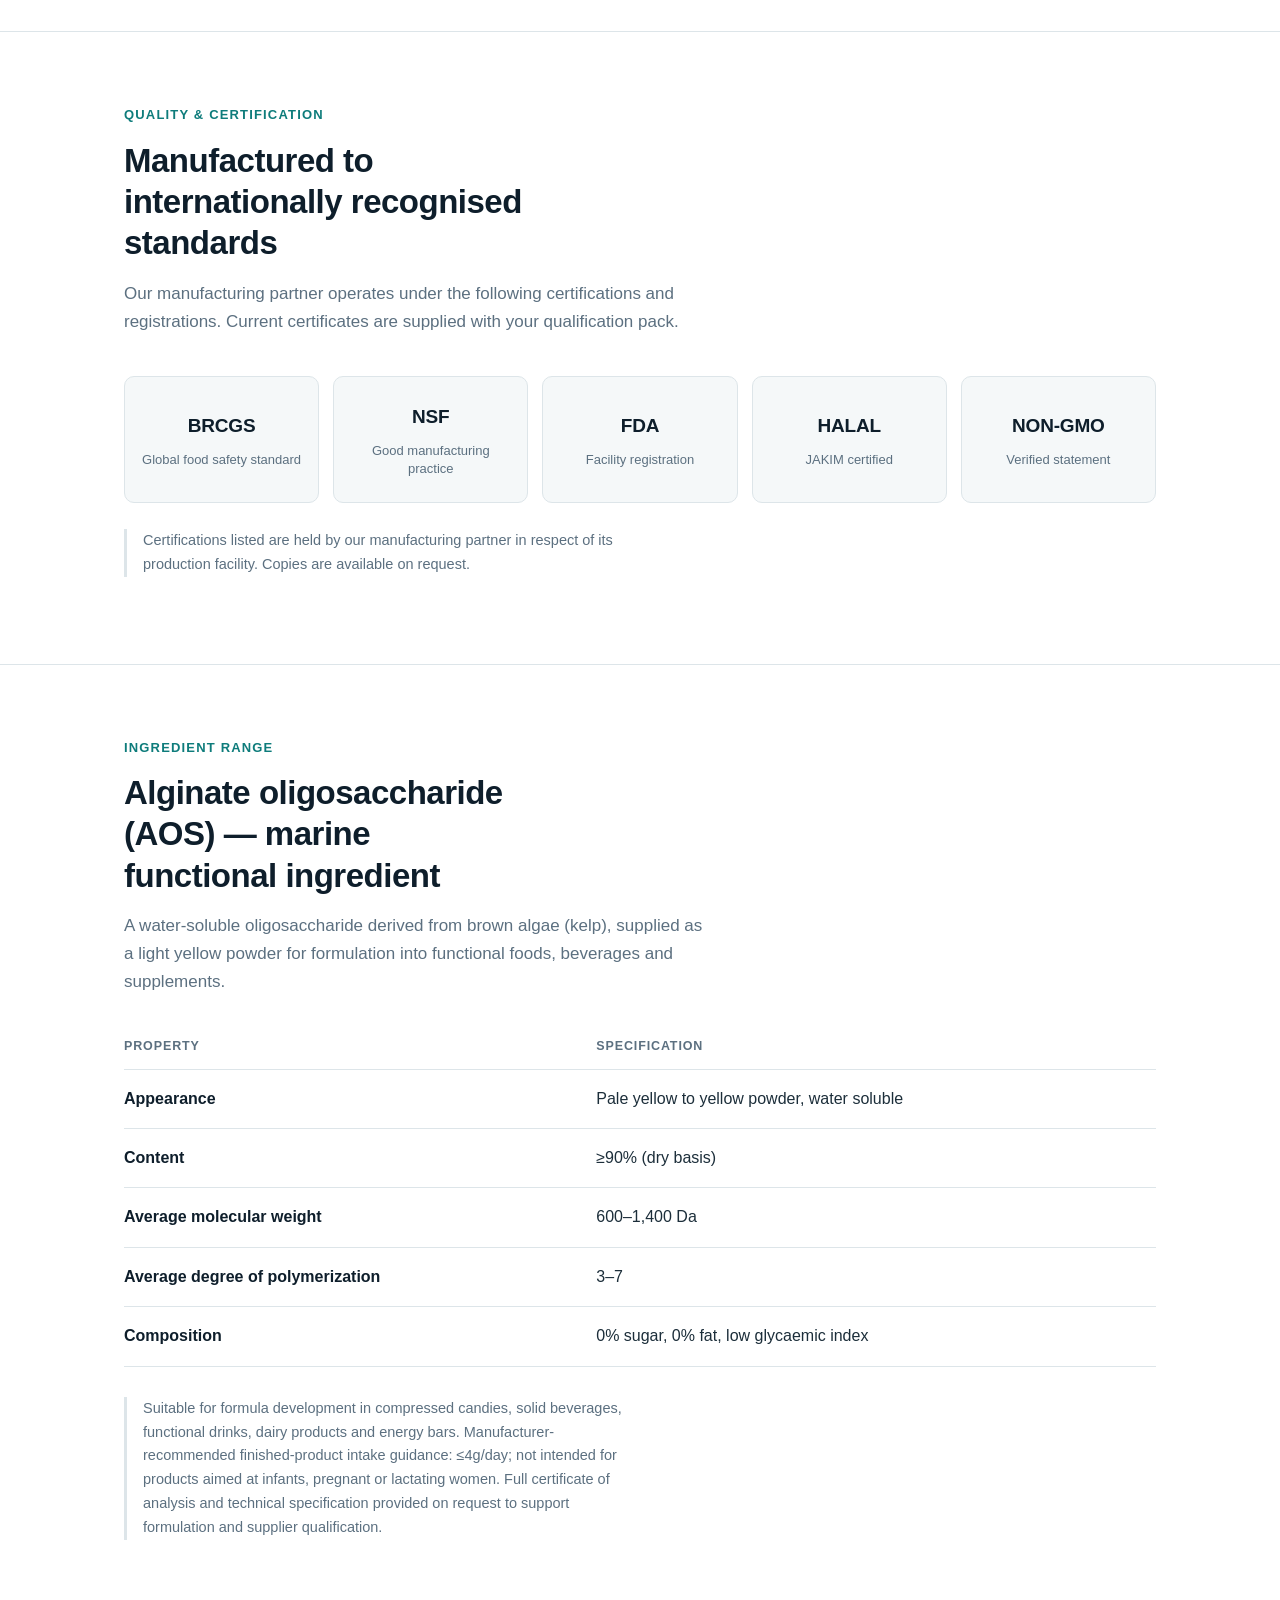
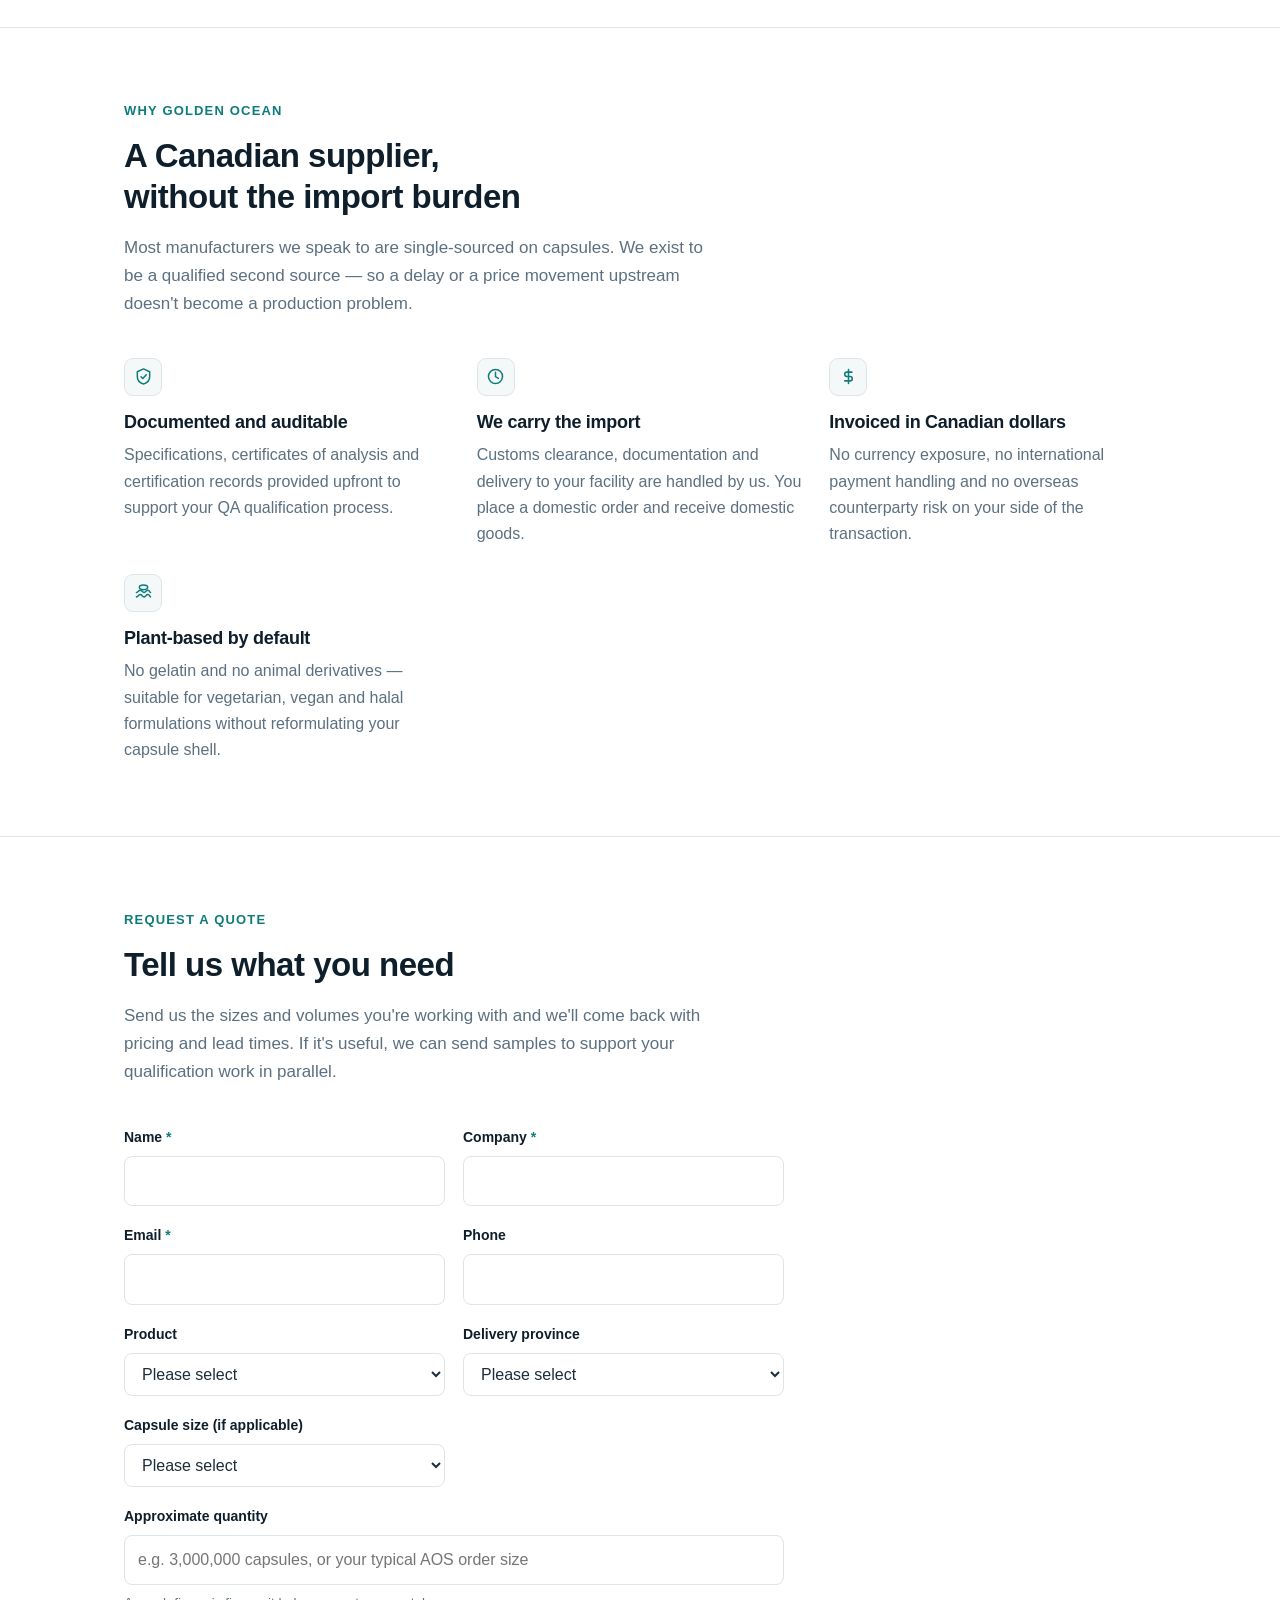
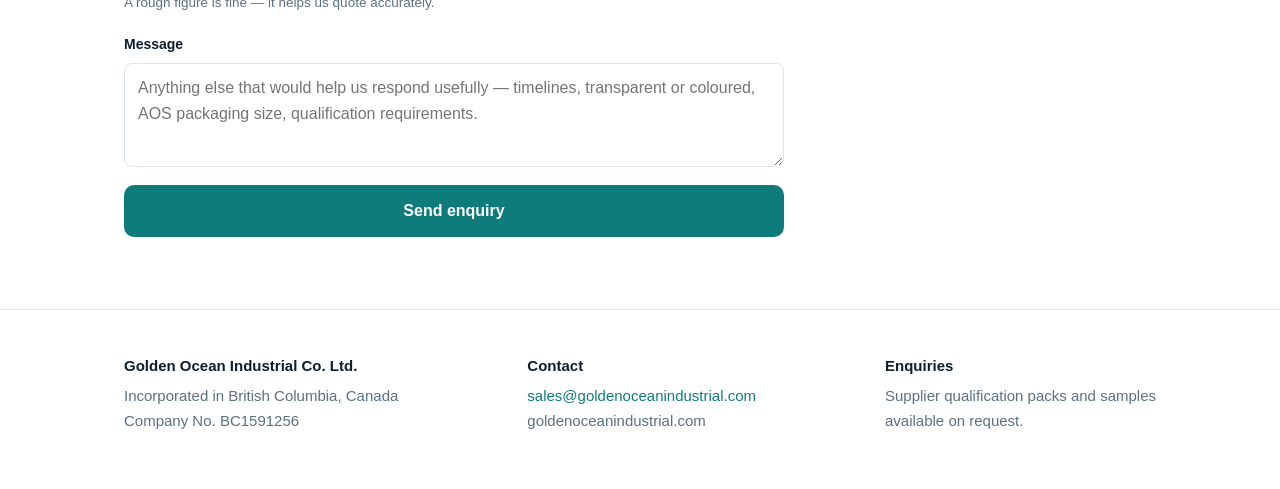
==== commit 206441fa: "Reflect AOS in hero banner and nav on both language pages The AOS ingredient section existed on the " ====
--- a/index.html
+++ b/index.html
@@ -9,6 +9,8 @@
 <meta property="og:description" content="Marine-derived HPMC empty capsule shells and marine functional ingredients for Canadian manufacturers.">
 <meta property="og:type" content="website">
 <meta property="og:url" content="https://goldenoceanindustrial.com">
+<link rel="alternate" hreflang="en" href="https://goldenoceanindustrial.com/">
+<link rel="alternate" hreflang="zh" href="https://goldenoceanindustrial.com/zh.html">
 <link rel="icon" href="data:image/svg+xml,<svg xmlns='http://www.w3.org/2000/svg' viewBox='0 0 32 32'><rect width='32' height='32' rx='6' fill='%230E7C7B'/><path d='M6 20c2.5 0 2.5-2.5 5-2.5s2.5 2.5 5 2.5 2.5-2.5 5-2.5 2.5 2.5 5 2.5' stroke='white' stroke-width='2.2' fill='none' stroke-linecap='round'/><path d='M6 25c2.5 0 2.5-2.5 5-2.5s2.5 2.5 5 2.5 2.5-2.5 5-2.5 2.5 2.5 5 2.5' stroke='white' stroke-width='2.2' fill='none' stroke-linecap='round' opacity='.55'/><ellipse cx='16' cy='10' rx='7' ry='4' fill='none' stroke='white' stroke-width='2.2'/></svg>">
 
 <style>
@@ -46,7 +48,15 @@
 .brand svg{flex:none}
 nav a{color:var(--muted); font-size:15px; margin-left:26px; font-weight:500}
 nav a:hover{color:var(--accent); text-decoration:none}
-@media(max-width:700px){nav{display:none}}
+.nav-toggle-cb{display:none}
+.nav-toggle{display:none; font-size:22px; line-height:1; cursor:pointer; color:var(--ink); padding:4px}
+@media(max-width:700px){
+  nav{display:none; position:absolute; top:100%; left:0; right:0; flex-direction:column;
+    background:var(--paper); border-bottom:1px solid var(--line); padding:6px 24px 14px; margin:0}
+  nav a{margin:10px 0 0}
+  .nav-toggle{display:block}
+  .nav-toggle-cb:checked ~ nav{display:flex}
+}
 
 /* hero */
 .hero{padding:84px 0 72px; border-bottom:1px solid var(--line)}
@@ -137,12 +147,15 @@
       </svg>
       Golden Ocean Industrial
     </div>
+    <input type="checkbox" id="navToggle" class="nav-toggle-cb">
+    <label for="navToggle" class="nav-toggle" aria-label="Menu">&#9776;</label>
     <nav>
       <a href="#products">Capsule shells</a>
-      <a href="#ingredients">AOS ingredient</a>
+      <a href="#ingredients">AOS</a>
       <a href="#quality">Quality</a>
       <a href="#why">Why us</a>
       <a href="#quote">Request a quote</a>
+      <a href="zh.html">中文</a>
     </nav>
   </div>
 </header>
@@ -151,12 +164,13 @@
 
   <div class="hero">
     <div class="wrap">
-      <p class="eyebrow">Empty capsule shells · British Columbia, Canada</p>
-      <h1>Marine-derived HPMC capsule shells for Canadian manufacturers</h1>
+      <p class="eyebrow">Capsule shells &amp; marine functional ingredients · British Columbia, Canada</p>
+      <h1>Marine-derived HPMC capsule shells and AOS for Canadian manufacturers</h1>
       <p class="lede">
-        Golden Ocean Industrial supplies vegetarian hypromellose (HPMC) empty capsule shells
-        to natural health product manufacturers across Canada — sizes 1, 0 and 00, in transparent
-        and coloured. A Canadian company, invoicing in Canadian dollars, handling the import so you don't have to.
+        Golden Ocean Industrial supplies vegetarian hypromellose (HPMC) empty capsule shells and
+        alginate oligosaccharide (AOS) to natural health product manufacturers across Canada.
+        Capsules in sizes 1, 0 and 00, transparent and coloured. A Canadian company, invoicing in
+        Canadian dollars, handling the import so you don't have to.
       </p>
       <a class="cta" href="#quote">Request a quote
         <svg width="16" height="16" viewBox="0 0 16 16" fill="none" aria-hidden="true">
@@ -208,52 +222,6 @@
     </div>
   </section>
 
-  <section id="ingredients">
-    <div class="wrap">
-      <p class="sec-h">Product range</p>
-      <h2>Alginate oligosaccharide (AOS) — marine functional ingredient</h2>
-      <p class="sub">
-        A water-soluble oligosaccharide derived from brown algae (kelp), supplied as a light yellow
-        powder for formulation into functional foods, beverages and supplements.
-      </p>
-
-      <table class="tbl">
-        <thead>
-          <tr><th>Property</th><th>Specification</th></tr>
-        </thead>
-        <tbody>
-          <tr>
-            <td>Appearance</td>
-            <td>Pale yellow to yellow powder, water soluble</td>
-          </tr>
-          <tr>
-            <td>Content</td>
-            <td>&ge;90% (dry basis)</td>
-          </tr>
-          <tr>
-            <td>Average molecular weight</td>
-            <td>600&ndash;1,400 Da</td>
-          </tr>
-          <tr>
-            <td>Average degree of polymerization</td>
-            <td>3&ndash;7</td>
-          </tr>
-          <tr>
-            <td>Composition</td>
-            <td>0% sugar, 0% fat, low glycaemic index</td>
-          </tr>
-        </tbody>
-      </table>
-
-      <p class="note" style="margin-top:30px">
-        Suitable for formula development in compressed candies, solid beverages, functional drinks,
-        dairy products and energy bars. Recommended daily intake &le;4g/day. Not suitable for infants,
-        pregnant or lactating women. Full certificate of analysis and technical specification provided
-        on request to support formulation and supplier qualification.
-      </p>
-    </div>
-  </section>
-
   <section id="quality">
     <div class="wrap">
       <p class="sec-h">Quality &amp; certification</p>
@@ -291,6 +259,53 @@
       <p class="note">
         Certifications listed are held by our manufacturing partner in respect of its production facility.
         Copies are available on request.
+      </p>
+    </div>
+  </section>
+
+  <section id="ingredients">
+    <div class="wrap">
+      <p class="sec-h">Ingredient range</p>
+      <h2>Alginate oligosaccharide (AOS) — marine functional ingredient</h2>
+      <p class="sub">
+        A water-soluble oligosaccharide derived from brown algae (kelp), supplied as a light yellow
+        powder for formulation into functional foods, beverages and supplements.
+      </p>
+
+      <table class="tbl">
+        <thead>
+          <tr><th>Property</th><th>Specification</th></tr>
+        </thead>
+        <tbody>
+          <tr>
+            <td>Appearance</td>
+            <td>Pale yellow to yellow powder, water soluble</td>
+          </tr>
+          <tr>
+            <td>Content</td>
+            <td>&ge;90% (dry basis)</td>
+          </tr>
+          <tr>
+            <td>Average molecular weight</td>
+            <td>600&ndash;1,400 Da</td>
+          </tr>
+          <tr>
+            <td>Average degree of polymerization</td>
+            <td>3&ndash;7</td>
+          </tr>
+          <tr>
+            <td>Composition</td>
+            <td>0% sugar, 0% fat, low glycaemic index</td>
+          </tr>
+        </tbody>
+      </table>
+
+      <p class="note" style="margin-top:30px">
+        Suitable for formula development in compressed candies, solid beverages, functional drinks,
+        dairy products and energy bars. Manufacturer-recommended finished-product intake guidance:
+        &le;4g/day; not intended for products aimed at infants, pregnant or lactating women.
+        Full certificate of analysis and technical specification provided on request to support
+        formulation and supplier qualification.
       </p>
     </div>
   </section>
@@ -392,7 +407,8 @@
               <option value="">Please select</option>
               <option>Capsule shells</option>
               <option>AOS (alginate oligosaccharide)</option>
-              <option>Both / not sure</option>
+              <option>Both</option>
+              <option>Not sure yet</option>
             </select>
           </div>
           <div class="field">
@@ -425,7 +441,7 @@
           </div>
           <div class="field full">
             <label for="quantity">Approximate quantity</label>
-            <input id="quantity" name="quantity" type="text" placeholder="e.g. 3,000,000 capsules, or 500kg AOS per order">
+            <input id="quantity" name="quantity" type="text" placeholder="e.g. 3,000,000 capsules, or your typical AOS order size">
             <span class="hint">A rough figure is fine — it helps us quote accurately.</span>
           </div>
           <div class="field full">
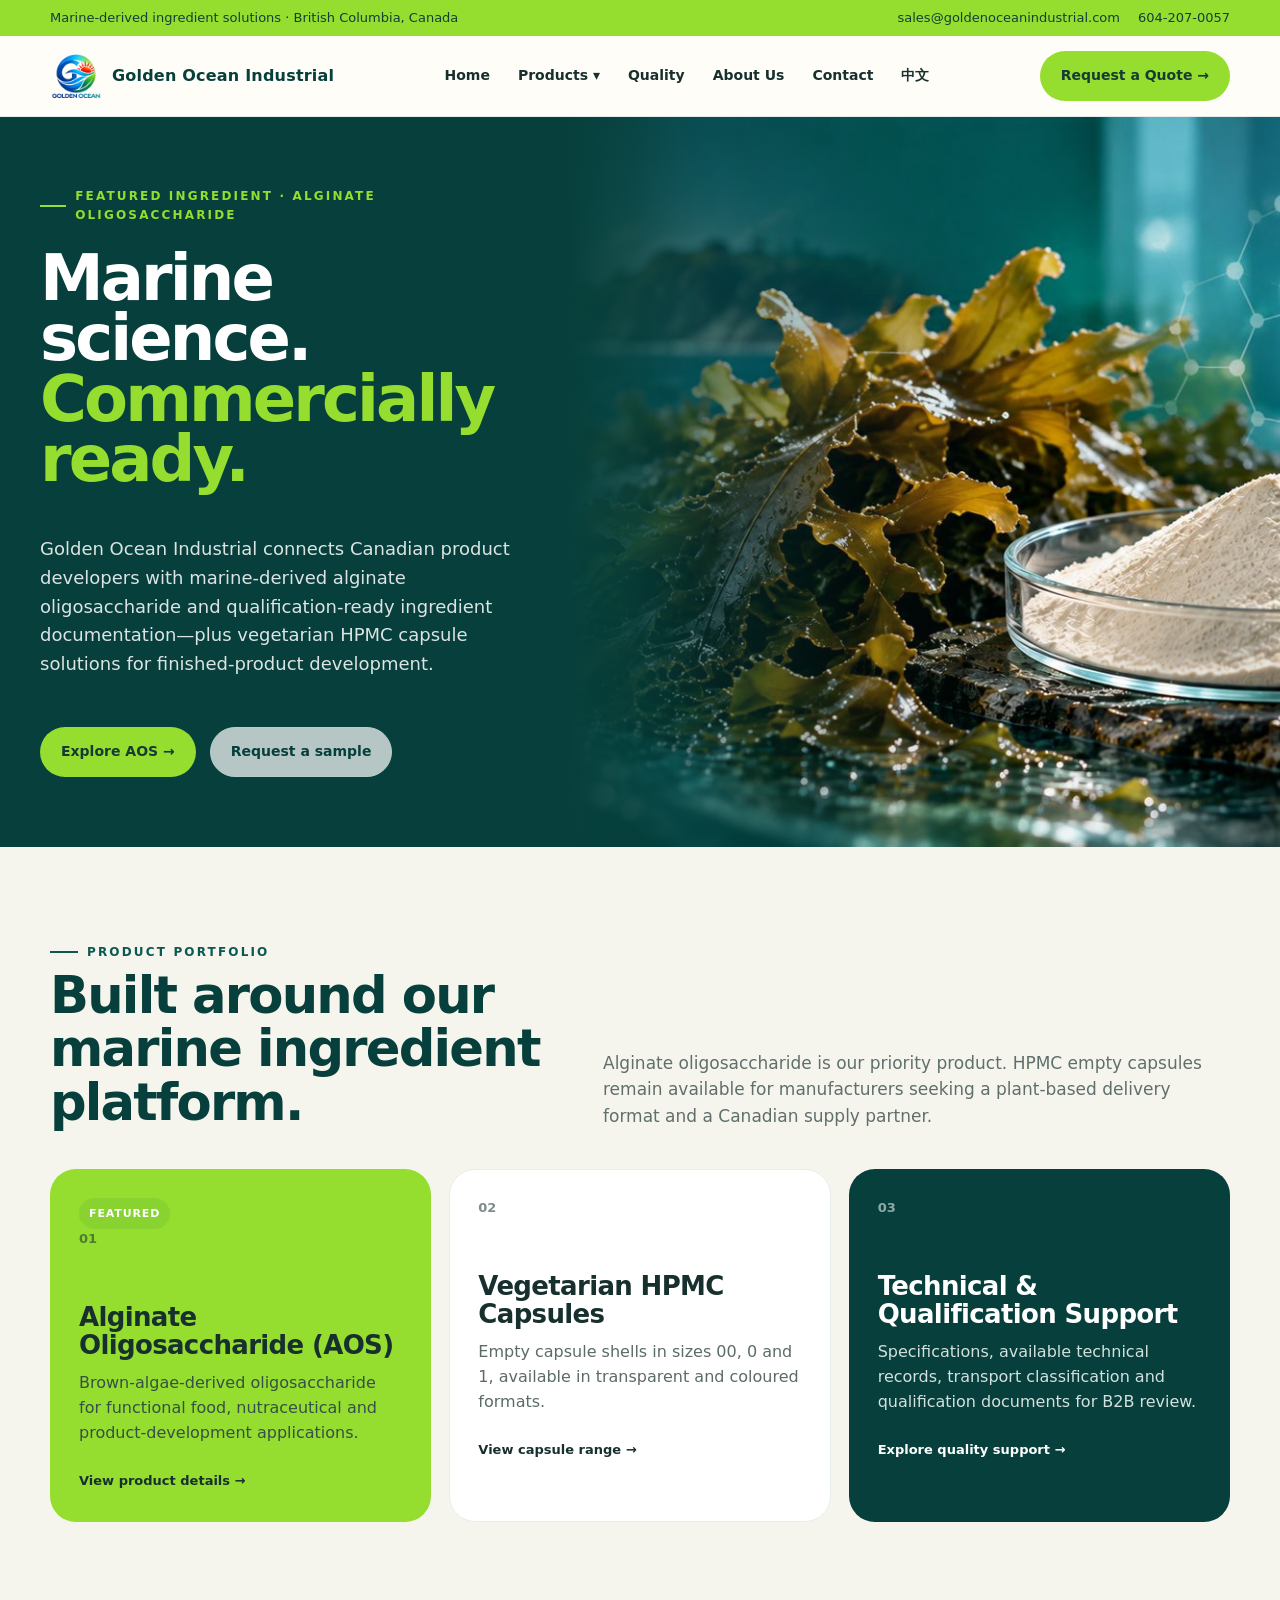
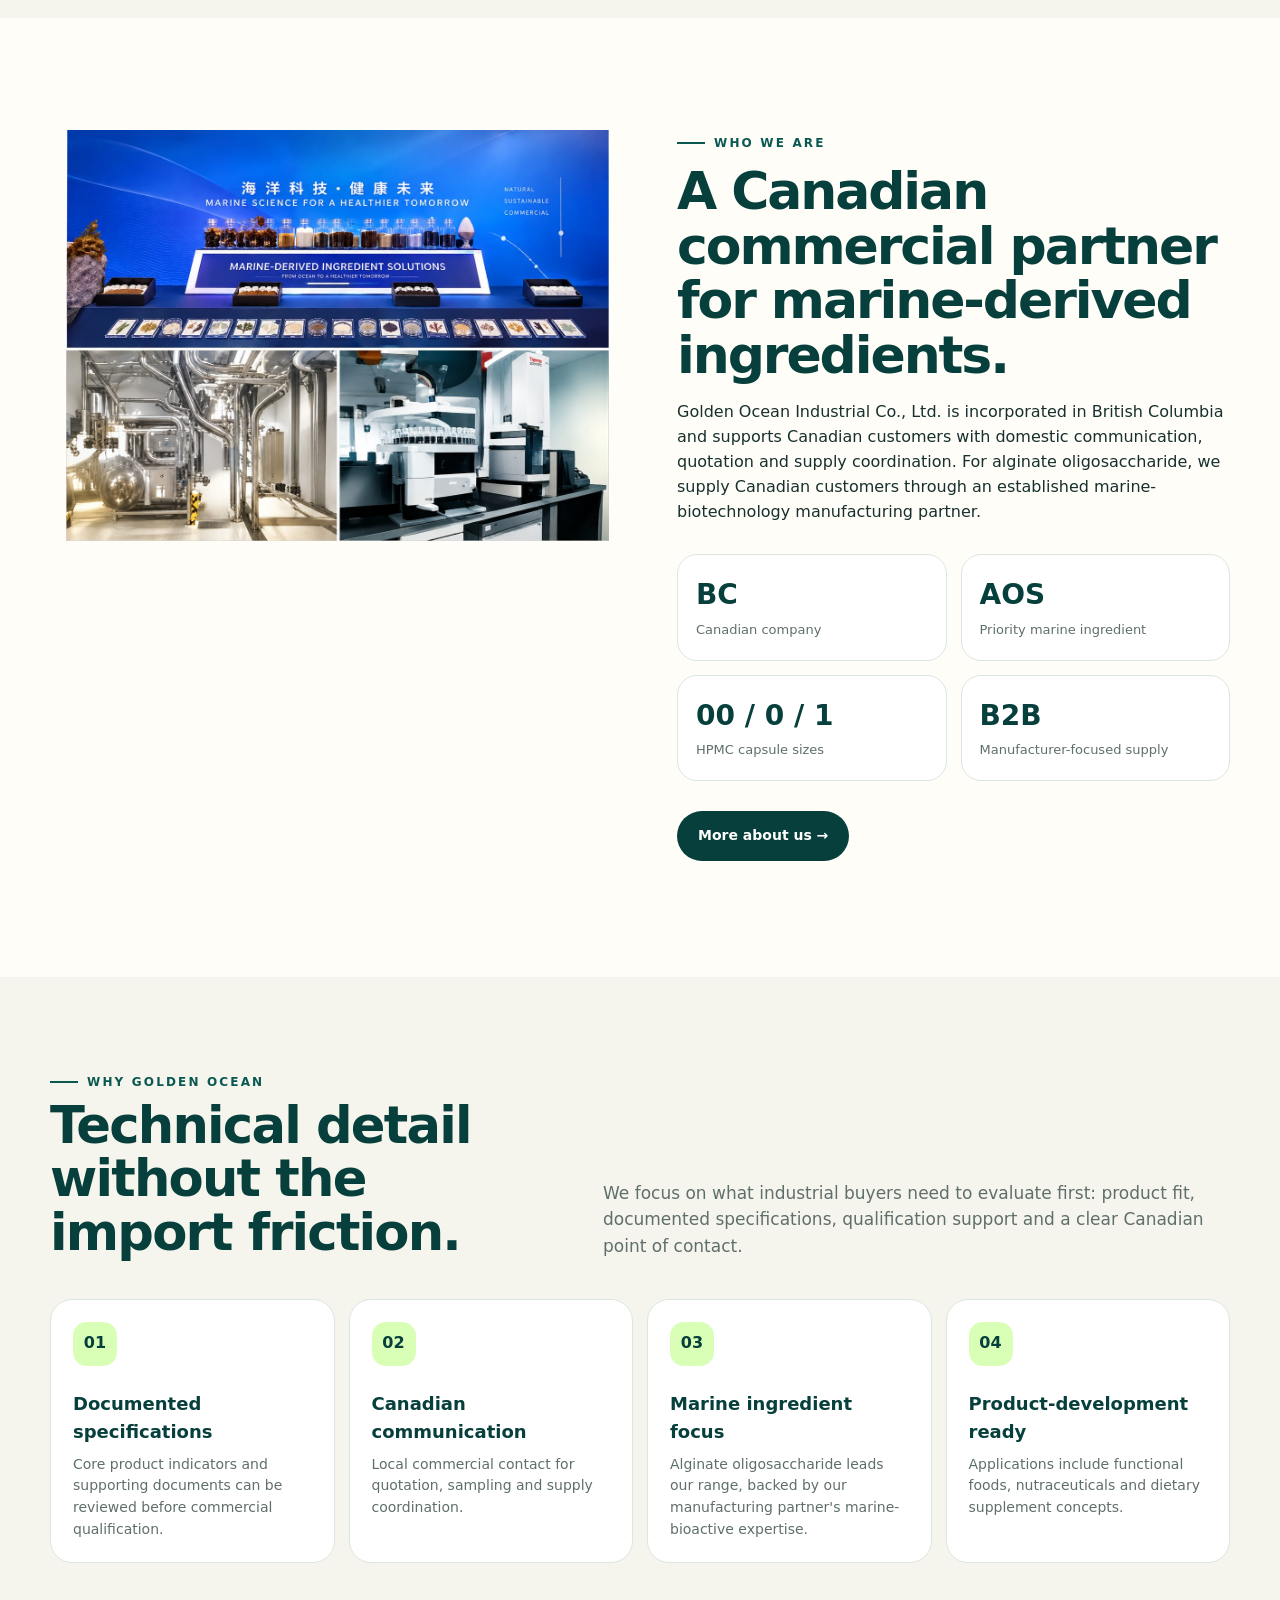
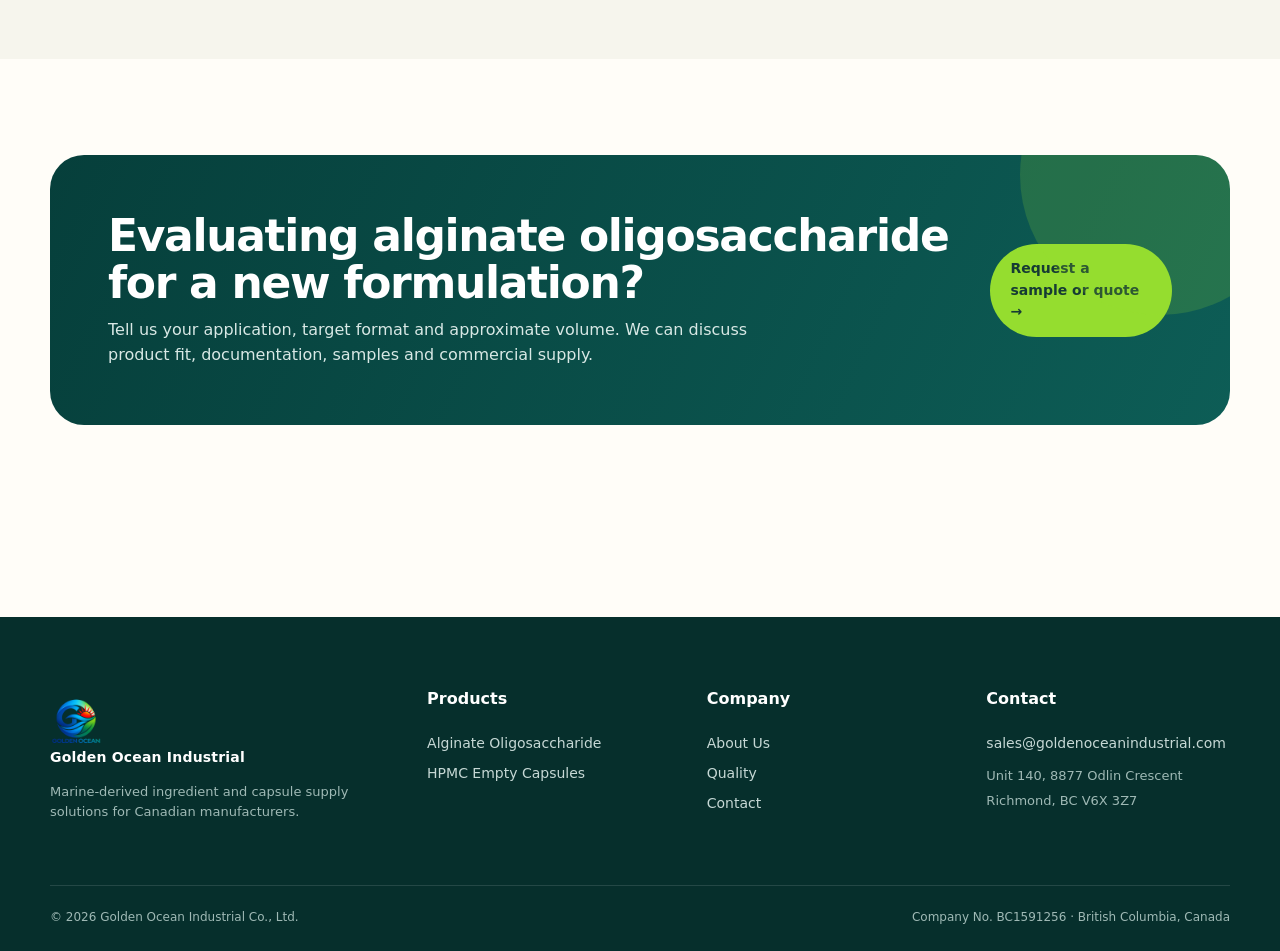
==== commit 92e79ca3: "Add files via upload New site" ====
--- a/index.html
+++ b/index.html
@@ -1,483 +1,221 @@
-<!DOCTYPE html>
+<!doctype html>
 <html lang="en">
+
 <head>
-<meta charset="utf-8">
-<meta name="viewport" content="width=device-width, initial-scale=1">
-<title>Golden Ocean Industrial Co. Ltd. — Capsule Shells &amp; Marine Ingredients for Canadian Manufacturers</title>
-<meta name="description" content="Golden Ocean Industrial supplies marine-derived HPMC empty capsule shells and marine functional ingredients (alginate oligosaccharide) to Canadian manufacturers. Canadian entity, invoiced in CAD.">
-<meta property="og:title" content="Golden Ocean Industrial Co. Ltd.">
-<meta property="og:description" content="Marine-derived HPMC empty capsule shells and marine functional ingredients for Canadian manufacturers.">
-<meta property="og:type" content="website">
-<meta property="og:url" content="https://goldenoceanindustrial.com">
-<link rel="alternate" hreflang="en" href="https://goldenoceanindustrial.com/">
-<link rel="alternate" hreflang="zh" href="https://goldenoceanindustrial.com/zh.html">
-<link rel="icon" href="data:image/svg+xml,<svg xmlns='http://www.w3.org/2000/svg' viewBox='0 0 32 32'><rect width='32' height='32' rx='6' fill='%230E7C7B'/><path d='M6 20c2.5 0 2.5-2.5 5-2.5s2.5 2.5 5 2.5 2.5-2.5 5-2.5 2.5 2.5 5 2.5' stroke='white' stroke-width='2.2' fill='none' stroke-linecap='round'/><path d='M6 25c2.5 0 2.5-2.5 5-2.5s2.5 2.5 5 2.5 2.5-2.5 5-2.5 2.5 2.5 5 2.5' stroke='white' stroke-width='2.2' fill='none' stroke-linecap='round' opacity='.55'/><ellipse cx='16' cy='10' rx='7' ry='4' fill='none' stroke='white' stroke-width='2.2'/></svg>">
-
-<style>
-:root{
-  --ink:#0E1E2B; --deep:#143A5A; --accent:#0E7C7B; --accent-dk:#0A5F5E;
-  --paper:#FFFFFF; --surface:#F5F8F9; --line:#DDE5E9;
-  --text:#1C2E3A; --muted:#5C7080; --radius:10px;
-  --maxw:1080px;
-}
-@media (prefers-color-scheme: dark){
-  :root{
-    --ink:#E9F0F4; --deep:#8FC4D8; --accent:#3FB5AE; --accent-dk:#2E9A94;
-    --paper:#0B1620; --surface:#12222E; --line:#243745;
-    --text:#D4E0E8; --muted:#8CA3B3;
-  }
-}
-*{box-sizing:border-box}
-html{scroll-behavior:smooth}
-body{
-  margin:0; background:var(--paper); color:var(--text);
-  font-family:-apple-system,BlinkMacSystemFont,"Segoe UI",Roboto,"Helvetica Neue",Arial,"PingFang SC","Microsoft YaHei",sans-serif;
-  font-size:17px; line-height:1.65; -webkit-font-smoothing:antialiased;
-}
-.wrap{max-width:var(--maxw); margin:0 auto; padding:0 24px}
-a{color:var(--accent); text-decoration:none}
-a:hover{text-decoration:underline}
-h1,h2,h3{color:var(--ink); line-height:1.25; letter-spacing:-.015em; margin:0}
-.skip{position:absolute;left:-9999px}
-.skip:focus{left:16px;top:16px;background:var(--accent);color:#fff;padding:10px 16px;border-radius:6px;z-index:99}
-
-/* header */
-header{border-bottom:1px solid var(--line); background:var(--paper); position:sticky; top:0; z-index:20}
-.hd{display:flex; align-items:center; justify-content:space-between; gap:24px; padding:18px 0}
-.brand{display:flex; align-items:center; gap:12px; font-weight:650; color:var(--ink); font-size:16px; letter-spacing:-.01em}
-.brand svg{flex:none}
-nav a{color:var(--muted); font-size:15px; margin-left:26px; font-weight:500}
-nav a:hover{color:var(--accent); text-decoration:none}
-.nav-toggle-cb{display:none}
-.nav-toggle{display:none; font-size:22px; line-height:1; cursor:pointer; color:var(--ink); padding:4px}
-@media(max-width:700px){
-  nav{display:none; position:absolute; top:100%; left:0; right:0; flex-direction:column;
-    background:var(--paper); border-bottom:1px solid var(--line); padding:6px 24px 14px; margin:0}
-  nav a{margin:10px 0 0}
-  .nav-toggle{display:block}
-  .nav-toggle-cb:checked ~ nav{display:flex}
-}
-
-/* hero */
-.hero{padding:84px 0 72px; border-bottom:1px solid var(--line)}
-.eyebrow{color:var(--accent); font-weight:650; font-size:13px; letter-spacing:.09em; text-transform:uppercase; margin:0 0 18px}
-.hero h1{font-size:clamp(31px,4.4vw,50px); max-width:19ch; margin-bottom:22px}
-.lede{font-size:clamp(17px,1.9vw,20px); color:var(--muted); max-width:60ch; margin:0 0 34px}
-.cta{display:inline-flex; align-items:center; gap:9px; background:var(--accent); color:#fff; font-weight:600;
-  padding:13px 26px; border-radius:var(--radius); font-size:16px; transition:background .15s}
-.cta:hover{background:var(--accent-dk); text-decoration:none; color:#fff}
-.cta-2{margin-left:8px; color:var(--muted); font-weight:500; padding:13px 4px}
-
-/* sections */
-section{padding:72px 0; border-bottom:1px solid var(--line)}
-.sec-h{font-size:13px; font-weight:650; letter-spacing:.09em; text-transform:uppercase; color:var(--accent); margin:0 0 14px}
-h2{font-size:clamp(25px,3vw,33px); margin-bottom:16px; max-width:22ch}
-.sub{color:var(--muted); max-width:62ch; margin:0 0 40px}
-
-/* product table */
-.tbl{width:100%; border-collapse:collapse; font-size:16px}
-.tbl th{text-align:left; font-size:12.5px; letter-spacing:.07em; text-transform:uppercase; color:var(--muted);
-  font-weight:650; padding:0 16px 12px 0; border-bottom:1px solid var(--line)}
-.tbl td{padding:16px 16px 16px 0; border-bottom:1px solid var(--line); vertical-align:top}
-.tbl td:first-child{font-weight:650; color:var(--ink); white-space:nowrap}
-.tag{display:inline-block; background:var(--surface); border:1px solid var(--line); color:var(--muted);
-  font-size:13px; padding:3px 10px; border-radius:100px; margin:2px 4px 2px 0; white-space:nowrap}
-
-/* certifications */
-.certs{display:grid; grid-template-columns:repeat(auto-fit,minmax(158px,1fr)); gap:14px; margin-bottom:26px}
-.cert{background:var(--surface); border:1px solid var(--line); border-radius:var(--radius);
-  padding:24px 16px; text-align:center; display:flex; flex-direction:column; align-items:center; justify-content:center; gap:10px; min-height:126px}
-/* ---------------------------------------------------------------
-   LOGO SLOT — replace the .cert-mark <span> with an <img> once you
-   have WRITTEN PERMISSION from the manufacturer, e.g.:
-   <img src="logos/brcgs.svg" alt="BRCGS certified" class="cert-img">
-   --------------------------------------------------------------- */
-.cert-mark{font-weight:700; font-size:19px; color:var(--ink); letter-spacing:-.01em}
-.cert-img{max-width:100%; max-height:46px; height:auto; display:block}
-.cert-cap{font-size:13px; color:var(--muted); line-height:1.4}
-.note{font-size:14.5px; color:var(--muted); border-left:3px solid var(--line); padding-left:16px; max-width:64ch}
-
-/* value cards */
-.cards{display:grid; grid-template-columns:repeat(auto-fit,minmax(258px,1fr)); gap:26px}
-.card h3{font-size:18px; margin-bottom:9px}
-.card p{color:var(--muted); margin:0; font-size:16px}
-.card .ic{width:38px; height:38px; border-radius:9px; background:var(--surface); border:1px solid var(--line);
-  display:flex; align-items:center; justify-content:center; margin-bottom:15px; color:var(--accent)}
-
-/* form */
-.form-grid{display:grid; grid-template-columns:1fr 1fr; gap:18px; max-width:660px}
-@media(max-width:640px){.form-grid{grid-template-columns:1fr}}
-.field{display:flex; flex-direction:column; gap:7px}
-.field.full{grid-column:1/-1}
-label{font-size:14px; font-weight:600; color:var(--ink)}
-label .req{color:var(--accent)}
-input,select,textarea{
-  font:inherit; font-size:16px; color:var(--text); background:var(--paper);
-  border:1px solid var(--line); border-radius:8px; padding:11px 13px; width:100%;
-}
-input:focus,select:focus,textarea:focus{outline:2px solid var(--accent); outline-offset:1px; border-color:transparent}
-textarea{resize:vertical; min-height:104px}
-.hint{font-size:13.5px; color:var(--muted)}
-button{
-  font:inherit; font-weight:600; font-size:16px; background:var(--accent); color:#fff;
-  border:0; border-radius:var(--radius); padding:13px 30px; cursor:pointer; transition:background .15s
-}
-button:hover{background:var(--accent-dk)}
-.hp{position:absolute; left:-9999px}
-
-/* footer */
-footer{padding:44px 0 56px; font-size:15px; color:var(--muted)}
-.foot{display:flex; justify-content:space-between; gap:28px; flex-wrap:wrap}
-.foot strong{color:var(--ink); font-weight:650; display:block; margin-bottom:5px}
-.reg{font-variant-numeric:tabular-nums}
-</style>
+    <meta charset="utf-8">
+    <meta name="viewport" content="width=device-width,initial-scale=1">
+    <title>Golden Ocean Industrial | Marine-Derived Ingredients & HPMC Capsules Canada</title>
+    <meta name="description"
+        content="Golden Ocean Industrial supplies marine-derived alginate oligosaccharide and vegetarian HPMC empty capsule shells to Canadian manufacturers.">
+    <link rel="stylesheet" href="styles.css">
+    <link rel="icon" href="golden-ocean-logo.png">
+    <link rel="alternate" hreflang="en" href="https://goldenoceanindustrial.com/">
+    <link rel="alternate" hreflang="zh" href="https://goldenoceanindustrial.com/zh.html">
 </head>
 
 <body>
-<a class="skip" href="#main">Skip to content</a>
-
-<header>
-  <div class="wrap hd">
-    <div class="brand">
-      <svg width="30" height="30" viewBox="0 0 32 32" aria-hidden="true">
-        <rect width="32" height="32" rx="6" fill="#0E7C7B"/>
-        <path d="M6 20c2.5 0 2.5-2.5 5-2.5s2.5 2.5 5 2.5 2.5-2.5 5-2.5 2.5 2.5 5 2.5" stroke="white" stroke-width="2.2" fill="none" stroke-linecap="round"/>
-        <path d="M6 25c2.5 0 2.5-2.5 5-2.5s2.5 2.5 5 2.5 2.5-2.5 5-2.5 2.5 2.5 5 2.5" stroke="white" stroke-width="2.2" fill="none" stroke-linecap="round" opacity=".55"/>
-        <ellipse cx="16" cy="10" rx="7" ry="4" fill="none" stroke="white" stroke-width="2.2"/>
-      </svg>
-      Golden Ocean Industrial
+    <div class="topbar">
+        <div class="container">
+            <div>Marine-derived ingredient solutions · British Columbia, Canada</div>
+            <div class="right"><span>sales@goldenoceanindustrial.com</span><span>604-207-0057</span></div>
+        </div>
     </div>
-    <input type="checkbox" id="navToggle" class="nav-toggle-cb">
-    <label for="navToggle" class="nav-toggle" aria-label="Menu">&#9776;</label>
-    <nav>
-      <a href="#products">Capsule shells</a>
-      <a href="#ingredients">AOS</a>
-      <a href="#quality">Quality</a>
-      <a href="#why">Why us</a>
-      <a href="#quote">Request a quote</a>
-      <a href="zh.html">中文</a>
+    <nav class="nav">
+        <div class="container"><a class="brand" href="index.html"><img src="golden-ocean-logo.png"
+                    alt="Golden Ocean logo"><span>Golden Ocean Industrial</span></a><button class="menu-toggle"
+                aria-label="Menu">☰</button>
+            <div class="navlinks"><a href="index.html">Home</a>
+                <div class="drop"><a href="#products">Products ▾</a>
+                    <div class="dropmenu"><a href="alginate-oligosaccharide.html"><strong>Alginate
+                                Oligosaccharide</strong><br><small>Featured marine-derived ingredient</small></a><a
+                            href="hpmc-capsules.html"><strong>HPMC Empty Capsules</strong><br><small>Vegetarian
+                                capsule shells</small></a></div>
+                </div><a href="quality.html">Quality</a><a href="about.html">About Us</a><a
+                    href="contact.html">Contact</a><a href="zh.html" lang="zh">中文</a>
+            </div><a class="btn primary" href="contact.html">Request a Quote →</a>
+        </div>
     </nav>
-  </div>
+
+
+
+<!-- hero page -->
+<header class="hero">
+    <div class="container hero-container">
+
+        <div class="hero-content">
+
+            <div class="eyebrow">
+                Featured ingredient · Alginate oligosaccharide
+            </div>
+
+            <h1>
+                Marine science.<br>
+                <span>Commercially ready.</span>
+            </h1>
+
+            <p class="lead">
+                Golden Ocean Industrial connects Canadian product developers with
+                marine-derived alginate oligosaccharide and qualification-ready
+                ingredient documentation—plus vegetarian HPMC capsule solutions
+                for finished-product development.
+            </p>
+
+            <div class="actions">
+                <a class="btn primary"
+                   href="alginate-oligosaccharide.html">
+                    Explore AOS →
+                </a>
+
+                <a class="btn outline"
+                   href="contact.html">
+                    Request a sample
+                </a>
+            </div>
+
+        </div>
+
+        <div class="hero-image">
+            <img
+                src="heroPageImg.jpg"
+                alt="Alginate oligosaccharide derived from brown algae">
+        </div>
+
+    </div>
 </header>
 
-<main id="main">
-
-  <div class="hero">
-    <div class="wrap">
-      <p class="eyebrow">Capsule shells &amp; marine functional ingredients · British Columbia, Canada</p>
-      <h1>Marine-derived HPMC capsule shells and AOS for Canadian manufacturers</h1>
-      <p class="lede">
-        Golden Ocean Industrial supplies vegetarian hypromellose (HPMC) empty capsule shells and
-        alginate oligosaccharide (AOS) to natural health product manufacturers across Canada.
-        Capsules in sizes 1, 0 and 00, transparent and coloured. A Canadian company, invoicing in
-        Canadian dollars, handling the import so you don't have to.
-      </p>
-      <a class="cta" href="#quote">Request a quote
-        <svg width="16" height="16" viewBox="0 0 16 16" fill="none" aria-hidden="true">
-          <path d="M3 8h10M9 4l4 4-4 4" stroke="currentColor" stroke-width="1.8" stroke-linecap="round" stroke-linejoin="round"/>
-        </svg>
-      </a>
-      <a class="cta-2" href="mailto:sales@goldenoceanindustrial.com">sales@goldenoceanindustrial.com</a>
-    </div>
-  </div>
-
-  <section id="products">
-    <div class="wrap">
-      <p class="sec-h">Product range</p>
-      <h2>Vegetarian HPMC capsules, made from seaweed polysaccharide</h2>
-      <p class="sub">
-        Our capsules are manufactured from hypromellose with a marine-derived gelling agent —
-        containing no gelatin, no animal derivatives and no titanium dioxide in the transparent range.
-        Suitable for vegetarian, vegan and halal formulations.
-      </p>
-
-      <table class="tbl">
-        <thead>
-          <tr><th>Size</th><th>Format</th><th>Composition</th></tr>
-        </thead>
-        <tbody>
-          <tr>
-            <td>Size 00</td>
-            <td><span class="tag">Transparent</span><span class="tag">Coloured</span></td>
-            <td>HPMC + marine polysaccharide</td>
-          </tr>
-          <tr>
-            <td>Size 0</td>
-            <td><span class="tag">Transparent</span><span class="tag">Coloured</span></td>
-            <td>HPMC + marine polysaccharide</td>
-          </tr>
-          <tr>
-            <td>Size 1</td>
-            <td><span class="tag">Transparent</span><span class="tag">Coloured</span></td>
-            <td>HPMC + marine polysaccharide</td>
-          </tr>
-        </tbody>
-      </table>
-
-      <p class="note" style="margin-top:30px">
-        Shelf life of four years under recommended storage conditions, supported by 48-month stability data.
-        Full specifications, certificates of analysis and technical documentation are provided on request
-        to support your supplier qualification.
-      </p>
-    </div>
-  </section>
-
-  <section id="quality">
-    <div class="wrap">
-      <p class="sec-h">Quality &amp; certification</p>
-      <h2>Manufactured to internationally recognised standards</h2>
-      <p class="sub">
-        Our manufacturing partner operates under the following certifications and registrations.
-        Current certificates are supplied with your qualification pack.
-      </p>
-
-      <div class="certs">
-        <!-- LOGO SLOTS: swap each <span class="cert-mark"> for
-             <img src="logos/xxx.svg" alt="..." class="cert-img"> once permission is in hand -->
-        <div class="cert">
-          <span class="cert-mark">BRCGS</span>
-          <span class="cert-cap">Global food safety standard</span>
-        </div>
-        <div class="cert">
-          <span class="cert-mark">NSF</span>
-          <span class="cert-cap">Good manufacturing practice</span>
-        </div>
-        <div class="cert">
-          <span class="cert-mark">FDA</span>
-          <span class="cert-cap">Facility registration</span>
-        </div>
-        <div class="cert">
-          <span class="cert-mark">HALAL</span>
-          <span class="cert-cap">JAKIM certified</span>
-        </div>
-        <div class="cert">
-          <span class="cert-mark">NON-GMO</span>
-          <span class="cert-cap">Verified statement</span>
-        </div>
-      </div>
-
-      <p class="note">
-        Certifications listed are held by our manufacturing partner in respect of its production facility.
-        Copies are available on request.
-      </p>
-    </div>
-  </section>
-
-  <section id="ingredients">
-    <div class="wrap">
-      <p class="sec-h">Ingredient range</p>
-      <h2>Alginate oligosaccharide (AOS) — marine functional ingredient</h2>
-      <p class="sub">
-        A water-soluble oligosaccharide derived from brown algae (kelp), supplied as a light yellow
-        powder for formulation into functional foods, beverages and supplements.
-      </p>
-
-      <table class="tbl">
-        <thead>
-          <tr><th>Property</th><th>Specification</th></tr>
-        </thead>
-        <tbody>
-          <tr>
-            <td>Appearance</td>
-            <td>Pale yellow to yellow powder, water soluble</td>
-          </tr>
-          <tr>
-            <td>Content</td>
-            <td>&ge;90% (dry basis)</td>
-          </tr>
-          <tr>
-            <td>Average molecular weight</td>
-            <td>600&ndash;1,400 Da</td>
-          </tr>
-          <tr>
-            <td>Average degree of polymerization</td>
-            <td>3&ndash;7</td>
-          </tr>
-          <tr>
-            <td>Composition</td>
-            <td>0% sugar, 0% fat, low glycaemic index</td>
-          </tr>
-        </tbody>
-      </table>
-
-      <p class="note" style="margin-top:30px">
-        Suitable for formula development in compressed candies, solid beverages, functional drinks,
-        dairy products and energy bars. Manufacturer-recommended finished-product intake guidance:
-        &le;4g/day; not intended for products aimed at infants, pregnant or lactating women.
-        Full certificate of analysis and technical specification provided on request to support
-        formulation and supplier qualification.
-      </p>
-    </div>
-  </section>
-
-  <section id="why">
-    <div class="wrap">
-      <p class="sec-h">Why Golden Ocean</p>
-      <h2>A Canadian supplier, without the import burden</h2>
-      <p class="sub">
-        Most manufacturers we speak to are single-sourced on capsules. We exist to be a qualified
-        second source — so a delay or a price movement upstream doesn't become a production problem.
-      </p>
-
-      <div class="cards">
-        <div class="card">
-          <div class="ic" aria-hidden="true">
-            <svg width="19" height="19" viewBox="0 0 20 20" fill="none">
-              <path d="M10 2l6.5 3v5c0 4-2.7 6.9-6.5 8-3.8-1.1-6.5-4-6.5-8V5L10 2z" stroke="currentColor" stroke-width="1.6" stroke-linejoin="round"/>
-              <path d="M7.4 10.2l1.9 1.9 3.6-3.9" stroke="currentColor" stroke-width="1.6" stroke-linecap="round" stroke-linejoin="round"/>
-            </svg>
-          </div>
-          <h3>Documented and auditable</h3>
-          <p>Specifications, certificates of analysis and certification records provided upfront to support your QA qualification process.</p>
-        </div>
-
-        <div class="card">
-          <div class="ic" aria-hidden="true">
-            <svg width="19" height="19" viewBox="0 0 20 20" fill="none">
-              <circle cx="10" cy="10" r="7.4" stroke="currentColor" stroke-width="1.6"/>
-              <path d="M10 5.6v4.6l3 1.7" stroke="currentColor" stroke-width="1.6" stroke-linecap="round" stroke-linejoin="round"/>
-            </svg>
-          </div>
-          <h3>We carry the import</h3>
-          <p>Customs clearance, documentation and delivery to your facility are handled by us. You place a domestic order and receive domestic goods.</p>
-        </div>
-
-        <div class="card">
-          <div class="ic" aria-hidden="true">
-            <svg width="19" height="19" viewBox="0 0 20 20" fill="none">
-              <path d="M10 2.6v14.8M13.6 5.4H8.3a2.3 2.3 0 000 4.6h3.4a2.3 2.3 0 010 4.6H6" stroke="currentColor" stroke-width="1.6" stroke-linecap="round" stroke-linejoin="round"/>
-            </svg>
-          </div>
-          <h3>Invoiced in Canadian dollars</h3>
-          <p>No currency exposure, no international payment handling and no overseas counterparty risk on your side of the transaction.</p>
-        </div>
-
-        <div class="card">
-          <div class="ic" aria-hidden="true">
-            <svg width="19" height="19" viewBox="0 0 20 20" fill="none">
-              <path d="M2.6 10c2 0 2-2.4 4-2.4S8.6 10 10.6 10s2-2.4 4-2.4 2 2.4 2.8 2.4" stroke="currentColor" stroke-width="1.6" stroke-linecap="round"/>
-              <path d="M2.6 14.6c2 0 2-2.4 4-2.4s2 2.4 4 2.4 2-2.4 4-2.4 2 2.4 2.8 2.4" stroke="currentColor" stroke-width="1.6" stroke-linecap="round"/>
-              <ellipse cx="10" cy="4.6" rx="4.4" ry="2.4" stroke="currentColor" stroke-width="1.6"/>
-            </svg>
-          </div>
-          <h3>Plant-based by default</h3>
-          <p>No gelatin and no animal derivatives — suitable for vegetarian, vegan and halal formulations without reformulating your capsule shell.</p>
-        </div>
-      </div>
-    </div>
-  </section>
-
-  <section id="quote">
-    <div class="wrap">
-      <p class="sec-h">Request a quote</p>
-      <h2>Tell us what you need</h2>
-      <p class="sub">
-        Send us the sizes and volumes you're working with and we'll come back with pricing and lead times.
-        If it's useful, we can send samples to support your qualification work in parallel.
-      </p>
-
-      <!-- ===========================================================
-           FORM ENDPOINT — replace YOUR_FORM_ID before going live.
-           Free options:
-             Formspree  https://formspree.io   (50 submissions/month free)
-             Web3Forms  https://web3forms.com  (250/month free, no account)
-           See DEPLOY.md step 4.
-           =========================================================== -->
-      <form action="https://formspree.io/f/xeajpvor" method="POST">
-        <div class="form-grid">
-          <div class="field">
-            <label for="name">Name <span class="req">*</span></label>
-            <input id="name" name="name" type="text" required autocomplete="name">
-          </div>
-          <div class="field">
-            <label for="company">Company <span class="req">*</span></label>
-            <input id="company" name="company" type="text" required autocomplete="organization">
-          </div>
-          <div class="field">
-            <label for="email">Email <span class="req">*</span></label>
-            <input id="email" name="email" type="email" required autocomplete="email">
-          </div>
-          <div class="field">
-            <label for="phone">Phone</label>
-            <input id="phone" name="phone" type="tel" autocomplete="tel">
-          </div>
-          <div class="field">
-            <label for="product">Product</label>
-            <select id="product" name="product">
-              <option value="">Please select</option>
-              <option>Capsule shells</option>
-              <option>AOS (alginate oligosaccharide)</option>
-              <option>Both</option>
-              <option>Not sure yet</option>
-            </select>
-          </div>
-          <div class="field">
-            <label for="province">Delivery province</label>
-            <select id="province" name="province">
-              <option value="">Please select</option>
-              <option>British Columbia</option>
-              <option>Alberta</option>
-              <option>Saskatchewan</option>
-              <option>Manitoba</option>
-              <option>Ontario</option>
-              <option>Quebec</option>
-              <option>New Brunswick</option>
-              <option>Nova Scotia</option>
-              <option>Prince Edward Island</option>
-              <option>Newfoundland and Labrador</option>
-              <option>Outside Canada</option>
-            </select>
-          </div>
-          <div class="field">
-            <label for="size">Capsule size (if applicable)</label>
-            <select id="size" name="size">
-              <option value="">Please select</option>
-              <option>Size 00</option>
-              <option>Size 0</option>
-              <option>Size 1</option>
-              <option>Multiple sizes</option>
-              <option>Not sure yet</option>
-            </select>
-          </div>
-          <div class="field full">
-            <label for="quantity">Approximate quantity</label>
-            <input id="quantity" name="quantity" type="text" placeholder="e.g. 3,000,000 capsules, or your typical AOS order size">
-            <span class="hint">A rough figure is fine — it helps us quote accurately.</span>
-          </div>
-          <div class="field full">
-            <label for="message">Message</label>
-            <textarea id="message" name="message" placeholder="Anything else that would help us respond usefully — timelines, transparent or coloured, AOS packaging size, qualification requirements."></textarea>
-          </div>
-          <input class="hp" type="text" name="_gotcha" tabindex="-1" autocomplete="off" aria-hidden="true">
-          <div class="field full">
-            <button type="submit">Send enquiry</button>
-          </div>
-        </div>
-      </form>
-    </div>
-  </section>
-
-</main>
-
-<footer>
-  <div class="wrap foot">
-    <div>
-      <strong>Golden Ocean Industrial Co. Ltd.</strong>
-      Incorporated in British Columbia, Canada<br>
-      Company No. <span class="reg">BC1591256</span>
-    </div>
-    <div>
-      <strong>Contact</strong>
-      <a href="mailto:sales@goldenoceanindustrial.com">sales@goldenoceanindustrial.com</a><br>
-      goldenoceanindustrial.com
-    </div>
-    <div>
-      <strong>Enquiries</strong>
-      Supplier qualification packs and samples<br>
-      available on request.
-    </div>
-  </div>
-</footer>
-
+
+
+    <main>
+        <section class="section alt" id="products">
+            <div class="container">
+                <div class="section-title">
+                    <div>
+                        <div class="eyebrow" style="color:var(--ink-2)">Product portfolio</div>
+                        <h2>Built around our marine ingredient platform.</h2>
+                    </div>
+                    <p>Alginate oligosaccharide is our priority product. HPMC empty capsules remain available for
+                        manufacturers seeking a plant-based delivery format and a Canadian supply partner.</p>
+                </div>
+                <div class="grid3">
+                    <article class="card featured"><span class="pill">Featured</span>
+                        <div class="num">01</div>
+                        <h3>Alginate Oligosaccharide (AOS)</h3>
+                        <p>Brown-algae-derived oligosaccharide for functional food, nutraceutical and
+                            product-development applications.</p><a class="card-link"
+                            href="alginate-oligosaccharide.html">View product details →</a>
+                    </article>
+                    <article class="card">
+                        <div class="num">02</div>
+                        <h3>Vegetarian HPMC Capsules</h3>
+                        <p>Empty capsule shells in sizes 00, 0 and 1, available in transparent and coloured formats.</p>
+                        <a class="card-link" href="hpmc-capsules.html">View capsule range →</a>
+                    </article>
+                    <article class="card dark">
+                        <div class="num">03</div>
+                        <h3>Technical & Qualification Support</h3>
+                        <p>Specifications, available technical records, transport classification and qualification
+                            documents for B2B review.</p><a class="card-link" href="quality.html">Explore quality
+                            support →</a>
+                    </article>
+                </div>
+            </div>
+        </section>
+        <section class="section">
+            <div class="container">
+                <div class="story">
+                    <div class="story-visual"><img src="introduce.jpg" alt="Golden Ocean Industrial">
+                    </div>
+                    <div class="story-copy">
+                        <div class="eyebrow" style="color:var(--ink-2)">Who we are</div>
+                        <h2>A Canadian commercial partner for marine-derived ingredients.</h2>
+                        <p>Golden Ocean Industrial Co., Ltd. is incorporated in British Columbia and supports Canadian
+                            customers with domestic communication, quotation and supply coordination. For alginate oligosaccharide, we supply Canadian customers through an established marine-biotechnology manufacturing partner.</p>
+                        <div class="statrow">
+                            <div class="stat"><strong>BC</strong><span>Canadian company</span></div>
+                            <div class="stat"><strong>AOS</strong><span>Priority marine ingredient</span></div>
+                            <div class="stat"><strong>00 / 0 / 1</strong><span>HPMC capsule sizes</span></div>
+                            <div class="stat"><strong>B2B</strong><span>Manufacturer-focused supply</span></div>
+                        </div>
+                        <div class="actions"><a class="btn dark" href="about.html">More about us →</a></div>
+                    </div>
+                </div>
+            </div>
+        </section>
+        <section class="section alt">
+            <div class="container">
+                <div class="section-title">
+                    <div>
+                        <div class="eyebrow" style="color:var(--ink-2)">Why Golden Ocean</div>
+                        <h2>Technical detail without the import friction.</h2>
+                    </div>
+                    <p>We focus on what industrial buyers need to evaluate first: product fit,
+                        documented specifications, qualification support and a clear Canadian point of contact.</p>
+                </div>
+                <div class="feature-grid">
+                    <div class="feature">
+                        <div class="icon">01</div>
+                        <h4>Documented specifications</h4>
+                        <p>Core product indicators and supporting documents can be reviewed before commercial
+                            qualification.</p>
+                    </div>
+                    <div class="feature">
+                        <div class="icon">02</div>
+                        <h4>Canadian communication</h4>
+                        <p>Local commercial contact for quotation, sampling and supply coordination.</p>
+                    </div>
+                    <div class="feature">
+                        <div class="icon">03</div>
+                        <h4>Marine ingredient focus</h4>
+                        <p>Alginate oligosaccharide leads our range, backed by our manufacturing partner's marine-bioactive expertise.
+                        </p>
+                    </div>
+                    <div class="feature">
+                        <div class="icon">04</div>
+                        <h4>Product-development ready</h4>
+                        <p>Applications include functional foods, nutraceuticals and dietary supplement concepts.</p>
+                    </div>
+                </div>
+            </div>
+        </section>
+        <section class="section">
+            <div class="container">
+                <div class="cta">
+                    <div>
+                        <h2>Evaluating alginate oligosaccharide for a new formulation?</h2>
+                        <p>Tell us your application, target format and approximate volume. We can discuss product fit,
+                            documentation, samples and commercial supply.</p>
+                    </div><a class="btn primary" href="contact.html">Request a sample or quote →</a>
+                </div>
+            </div>
+        </section>
+    </main>
+    <footer class="footer">
+        <div class="container">
+            <div class="footer-grid">
+                <div><a class="brand" href="index.html" style="color:white"><img src="golden-ocean-logo.png"
+                            alt="Golden Ocean logo"><span>Golden Ocean Industrial</span></a>
+                    <p class="small">Marine-derived ingredient and capsule supply solutions for Canadian manufacturers.
+                    </p>
+                </div>
+                <div>
+                    <h4>Products</h4><a href="alginate-oligosaccharide.html">Alginate Oligosaccharide</a><a
+                        href="hpmc-capsules.html">HPMC Empty Capsules</a>
+                </div>
+                <div>
+                    <h4>Company</h4><a href="about.html">About Us</a><a href="quality.html">Quality</a><a
+                        href="contact.html">Contact</a>
+                </div>
+                <div>
+                    <h4>Contact</h4><a
+                        href="mailto:sales@goldenoceanindustrial.com">sales@goldenoceanindustrial.com</a><span
+                        class="small">Unit 140, 8877 Odlin Crescent<br>Richmond, BC V6X 3Z7</span>
+                </div>
+            </div>
+            <div class="footline"><span>© 2026 Golden Ocean Industrial Co., Ltd.</span><span>Company No. BC1591256 ·
+                    British Columbia, Canada</span></div>
+        </div>
+    </footer>
+    <script src="main.js"></script>
 </body>
-</html>
+
+</html>
--- a/styles.css
+++ b/styles.css
@@ -0,0 +1,892 @@
+:root {
+  --ink: #063f3b;
+  --ink-2: #0a5852;
+  --lime: #95dd2f;
+  --lime-2: #d9ffb7;
+  --cream: #f6f5ed;
+  --paper: #fffdf8;
+  --muted: #5f6f6c;
+  --line: #dbe6e2;
+  --blue: #1378c8;
+  --shadow: 0 18px 50px rgba(6, 63, 59, .12);
+  --radius: 26px;
+}
+
+* {
+  box-sizing: border-box
+}
+
+html {
+  scroll-behavior: smooth
+}
+
+body {
+  margin: 0;
+  font-family: Inter, ui-sans-serif, system-ui, -apple-system, BlinkMacSystemFont, "Segoe UI", Arial, sans-serif;
+  background: var(--paper);
+  color: #17302e;
+  line-height: 1.55
+}
+
+a {
+  color: inherit;
+  text-decoration: none
+}
+
+img {
+  max-width: 100%;
+  display: block
+}
+
+.container {
+  width: min(1180px, calc(100% - 40px));
+  margin: auto
+}
+
+.topbar {
+  background: var(--lime);
+  font-size: 13px;
+  color: #143f39
+}
+
+.topbar .container {
+  display: flex;
+  justify-content: space-between;
+  gap: 18px;
+  padding: 8px 0;
+  align-items: center
+}
+
+.topbar .right {
+  display: flex;
+  gap: 18px;
+  align-items: center
+}
+
+.nav {
+  position: sticky;
+  top: 0;
+  z-index: 30;
+  background: rgba(255, 253, 248, .92);
+  backdrop-filter: blur(16px);
+  border-bottom: 1px solid rgba(219, 230, 226, .7)
+}
+
+.nav .container {
+  height: 80px;
+  display: flex;
+  align-items: center;
+  justify-content: space-between;
+  gap: 24px
+}
+
+.brand {
+  display: flex;
+  align-items: center;
+  gap: 10px;
+  font-weight: 800;
+  color: var(--ink);
+  letter-spacing: .2px
+}
+
+.brand img {
+  width: 52px;
+  height: 52px;
+  object-fit: contain
+}
+
+.navlinks {
+  display: flex;
+  align-items: center;
+  gap: 28px;
+  font-size: 14px;
+  font-weight: 650
+}
+
+.navlinks a:hover {
+  color: var(--ink-2)
+}
+
+.navlinks .drop {
+  position: relative
+}
+
+.navlinks .dropmenu {
+  position: absolute;
+  top: 26px;
+  left: -20px;
+  width: 290px;
+  background: white;
+  border: 1px solid var(--line);
+  border-radius: 18px;
+  padding: 10px;
+  box-shadow: var(--shadow);
+  display: none
+}
+
+.navlinks .drop:hover .dropmenu {
+  display: block
+}
+
+.dropmenu a {
+  display: block;
+  padding: 12px 14px;
+  border-radius: 12px
+}
+
+.dropmenu a:hover {
+  background: #f2f8f4
+}
+
+.btn {
+  display: inline-flex;
+  align-items: center;
+  justify-content: center;
+  gap: 9px;
+  border-radius: 999px;
+  padding: 13px 20px;
+  font-weight: 800;
+  font-size: 14px;
+  border: 1px solid transparent;
+  transition: .2s
+}
+
+.btn.primary {
+  background: var(--lime);
+  color: #163b34
+}
+
+.btn.primary:hover {
+  transform: translateY(-2px);
+  box-shadow: 0 10px 28px rgba(166, 239, 101, .35)
+}
+
+.btn.dark {
+  background: var(--ink);
+  color: white
+}
+
+.btn.outline {
+  border-color: #b8cdc8;
+  background: rgba(255, 255, 255, .7);
+  color: var(--ink)
+}
+
+.hero {
+  position: relative;
+  background: var(--ink);
+  color: white;
+  overflow: hidden
+}
+
+.hero .container.hero-container {
+  width: min(1440px, calc(100% - 80px));
+  max-width: none;
+  min-height: 680px;
+  display: grid;
+  grid-template-columns: 44% 56%;
+  gap: 0;
+  align-items: stretch;
+  position: relative
+}
+
+.eyebrow {
+  font-size: 12px;
+  letter-spacing: .18em;
+  text-transform: uppercase;
+  font-weight: 850;
+  color: var(--lime);
+  display: flex;
+  align-items: center;
+  gap: 9px
+}
+
+.eyebrow:before {
+  content: "";
+  width: 28px;
+  height: 2px;
+  background: currentColor
+}
+
+h1 {
+  font-size: clamp(46px, 6vw, 78px);
+  line-height: .98;
+  margin: 18px 0 24px;
+  letter-spacing: -.04em
+}
+
+.hero-content {
+  position: relative;
+  z-index: 3;
+  display: flex;
+  flex-direction: column;
+  justify-content: center;
+  padding: 70px 55px 70px 0
+}
+
+.hero .eyebrow {
+  margin-bottom: 24px
+}
+
+.hero h1 {
+  margin: 0 0 28px;
+  font-size: clamp(58px, 5vw, 88px);
+  font-weight: 850;
+  line-height: .94;
+  letter-spacing: -.045em;
+  color: white
+}
+
+.hero h1 span {
+  color: var(--lime)
+}
+
+.lead {
+  font-size: 18px;
+  color: #d7e7e4;
+  max-width: 680px
+}
+
+.hero .lead {
+  max-width: 620px;
+  line-height: 1.6;
+  color: rgba(255, 255, 255, .86)
+}
+
+.actions {
+  display: flex;
+  gap: 12px;
+  flex-wrap: wrap;
+  margin-top: 30px
+}
+
+.hero .actions {
+  gap: 14px
+}
+
+.hero-image {
+    position: relative;
+    min-height: 10px;
+    overflow: hidden;
+
+    /* Extend image to right edge of screen */
+    margin-right: calc(50% - 50vw);
+}
+
+
+.hero-image img {
+    position: absolute;
+    inset: 0;
+
+    width: 100%;
+    height: 100%;
+
+    max-width: none;
+
+    object-fit: cover;
+    object-position: 52% center;
+
+    display: block;
+}
+
+
+.hero-image::after {
+    content: "";
+
+    position: absolute;
+    inset: 0;
+
+    z-index: 2;
+    pointer-events: none;
+
+    background: linear-gradient(
+        90deg,
+        var(--ink) 0%,
+        rgba(6, 63, 59, .88) 7%,
+        rgba(6, 63, 59, .50) 16%,
+        rgba(6, 63, 59, .15) 30%,
+        rgba(6, 63, 59, 0) 48%
+    );
+}
+
+.section {
+  padding: 96px 0
+}
+
+.section.alt {
+  background: var(--cream)
+}
+
+.section-title {
+  display: grid;
+  grid-template-columns: .9fr 1.1fr;
+  gap: 40px;
+  align-items: end;
+  margin-bottom: 40px
+}
+
+.section-title h2 {
+  font-size: clamp(36px, 4vw, 56px);
+  letter-spacing: -.035em;
+  line-height: 1.04;
+  margin: 8px 0 0;
+  color: var(--ink)
+}
+
+.section-title p {
+  margin: 0;
+  color: var(--muted);
+  font-size: 17px;
+  max-width: 640px
+}
+
+.grid3 {
+  display: grid;
+  grid-template-columns: repeat(3, 1fr);
+  gap: 18px
+}
+
+.card {
+  border-radius: var(--radius);
+  padding: 28px;
+  background: white;
+  border: 1px solid #e6eeeb;
+  min-height: 285px;
+  position: relative;
+  overflow: hidden
+}
+
+.card.featured {
+  background: var(--lime);
+  border-color: transparent
+}
+
+.card.dark {
+  background: var(--ink);
+  color: white;
+  border-color: transparent
+}
+
+.card .num {
+  font-size: 13px;
+  font-weight: 900;
+  opacity: .55
+}
+
+.card h3 {
+  font-size: 26px;
+  line-height: 1.08;
+  margin: 54px 0 12px;
+  letter-spacing: -.025em
+}
+
+.card p {
+  color: #5b6b67;
+  margin: 0 0 22px
+}
+
+.card.dark p {
+  color: #d3e1de
+}
+
+.card.featured p {
+  color: #355047
+}
+
+.card-link {
+  display: inline-flex;
+  gap: 8px;
+  align-items: center;
+  font-size: 13px;
+  font-weight: 850
+}
+
+.pill {
+  display: inline-flex;
+  padding: 7px 10px;
+  border-radius: 999px;
+  background: #0a585214;
+  color: white;
+  font-size: 11px;
+  font-weight: 900;
+  text-transform: uppercase;
+  letter-spacing: .08em
+}
+
+.story {
+  display: grid;
+  grid-template-columns: 1fr 1fr;
+  gap: 30px;
+  align-items: stretch
+}
+
+.story-visual {
+  min-height: 560px;
+  border-radius: 34px;
+  position: relative;
+  overflow: hidden
+}
+
+/* .story-visual:before {
+  content: "";
+  position: absolute;
+  inset: 12%;
+  border-radius: 50%;
+  background: radial-gradient(circle at 35% 35%, #b7ee6f 0 15%, #1aa8d8 37%, #0b615d 68%, #083d39 100%);
+  filter: saturate(.85)
+} */
+
+.story-visual img {
+  position: absolute;
+  width: 100%;
+  padding: 16px;
+}
+
+.story-copy {
+  padding: 20px 0 20px 22px
+}
+
+.story-copy h2 {
+  font-size: 52px;
+  line-height: 1.05;
+  letter-spacing: -.04em;
+  color: var(--ink);
+  margin: 12px 0 18px
+}
+
+.statrow {
+  display: grid;
+  grid-template-columns: repeat(2, 1fr);
+  gap: 14px;
+  margin-top: 30px
+}
+
+.stat {
+  border: 1px solid var(--line);
+  border-radius: 20px;
+  padding: 18px;
+  background: #fff
+}
+
+.stat strong {
+  font-size: 28px;
+  color: var(--ink);
+  display: block
+}
+
+.stat span {
+  font-size: 13px;
+  color: var(--muted)
+}
+
+.feature-grid {
+  display: grid;
+  grid-template-columns: repeat(4, 1fr);
+  gap: 14px
+}
+
+.feature {
+  border: 1px solid var(--line);
+  border-radius: 22px;
+  padding: 22px;
+  background: white
+}
+
+.icon {
+  width: 44px;
+  height: 44px;
+  border-radius: 14px;
+  background: var(--lime-2);
+  display: grid;
+  place-items: center;
+  color: var(--ink);
+  font-weight: 900;
+  margin-bottom: 24px
+}
+
+.feature h4 {
+  font-size: 18px;
+  margin: 0 0 8px;
+  color: var(--ink)
+}
+
+.feature p {
+  font-size: 14px;
+  color: var(--muted);
+  margin: 0
+}
+
+.cta {
+  background: linear-gradient(115deg, var(--ink), #0d5d56);
+  color: white;
+  border-radius: 34px;
+  padding: 58px;
+  display: flex;
+  justify-content: space-between;
+  align-items: center;
+  gap: 30px;
+  overflow: hidden;
+  position: relative
+}
+
+.cta:after {
+  content: "";
+  position: absolute;
+  width: 280px;
+  height: 280px;
+  border-radius: 50%;
+  background: var(--lime);
+  opacity: .18;
+  right: -70px;
+  top: -120px
+}
+
+.cta h2 {
+  font-size: 44px;
+  line-height: 1.05;
+  margin: 0 0 12px;
+  letter-spacing: -.03em
+}
+
+.cta p {
+  color: #d8e8e5;
+  margin: 0;
+  max-width: 660px
+}
+
+.footer {
+  background: #062f2c;
+  color: #d7e7e4;
+  padding: 70px 0 24px;
+  margin-top: 96px
+}
+
+.footer-grid {
+  display: grid;
+  grid-template-columns: 1.4fr repeat(3, 1fr);
+  gap: 36px
+}
+
+.footer h4 {
+  color: white;
+  margin-top: 0
+}
+
+.footer a {
+  display: block;
+  margin: 8px 0;
+  color: #c6d8d5;
+  font-size: 14px
+}
+
+.footer .small {
+  font-size: 13px;
+  color: #9fb9b5
+}
+
+.footline {
+  border-top: 1px solid rgba(255, 255, 255, .12);
+  margin-top: 50px;
+  padding-top: 22px;
+  font-size: 12px;
+  color: #9fb9b5;
+  display: flex;
+  justify-content: space-between;
+  gap: 20px
+}
+
+.page-hero {
+  padding: 110px 0 78px;
+  background: linear-gradient(140deg, var(--ink), #0d5b55);
+  color: white
+}
+
+.page-hero h1 {
+  font-size: 64px;
+  max-width: 900px
+}
+
+.page-hero p {
+  font-size: 18px;
+  max-width: 760px;
+  color: #d7e7e4
+}
+
+.breadcrumb {
+  font-size: 13px;
+  color: #b9d0cc;
+  margin-bottom: 24px
+}
+
+.two-col {
+  display: grid;
+  grid-template-columns: 1fr 1fr;
+  gap: 50px;
+  align-items: start
+}
+
+.prose h2 {
+  font-size: 40px;
+  color: var(--ink);
+  letter-spacing: -.03em
+}
+
+.prose h3 {
+  font-size: 24px;
+  color: var(--ink);
+  margin-top: 36px
+}
+
+.prose p,
+.prose li {
+  color: #536662
+}
+
+.prose ul {
+  padding-left: 20px
+}
+
+.spec-table {
+  width: 100%;
+  border-collapse: separate;
+  border-spacing: 0;
+  border: 1px solid var(--line);
+  border-radius: 20px;
+  overflow: hidden;
+  background: white
+}
+
+.spec-table th,
+.spec-table td {
+  padding: 14px 16px;
+  border-bottom: 1px solid var(--line);
+  text-align: left
+}
+
+.spec-table th {
+  background: #eef6f2;
+  color: var(--ink);
+  font-size: 13px
+}
+
+.spec-table tr:last-child td {
+  border-bottom: 0
+}
+
+.notice {
+  padding: 18px 20px;
+  border-radius: 18px;
+  background: #fff7db;
+  border: 1px solid #ead9a3;
+  color: #664f00;
+  font-size: 14px
+}
+
+.downloads {
+  display: grid;
+  grid-template-columns: repeat(3, 1fr);
+  gap: 16px
+}
+
+.download {
+  border: 1px solid var(--line);
+  border-radius: 18px;
+  padding: 20px;
+  background: white
+}
+
+.download strong {
+  display: block;
+  color: var(--ink);
+  margin-bottom: 6px
+}
+
+.download span {
+  font-size: 13px;
+  color: var(--muted)
+}
+
+.formgrid {
+  display: grid;
+  grid-template-columns: 1fr 1fr;
+  gap: 16px
+}
+
+.field {
+  display: flex;
+  flex-direction: column;
+  gap: 7px
+}
+
+.field.full {
+  grid-column: 1/-1
+}
+
+.field label {
+  font-size: 13px;
+  font-weight: 750;
+  color: var(--ink)
+}
+
+input,
+select,
+textarea {
+  width: 100%;
+  padding: 13px 14px;
+  border: 1px solid #cfe0dc;
+  border-radius: 12px;
+  font: inherit;
+  background: white
+}
+
+textarea {
+  min-height: 140px;
+  resize: vertical
+}
+
+.menu-toggle {
+  display: none;
+  background: none;
+  border: 0;
+  font-size: 28px;
+  color: var(--ink)
+}
+
+@media(max-width:900px) {
+  .navlinks {
+    display: none;
+    position: absolute;
+    top: 80px;
+    left: 0;
+    right: 0;
+    background: white;
+    padding: 20px;
+    flex-direction: column;
+    align-items: flex-start;
+    border-bottom: 1px solid var(--line)
+  }
+
+  .navlinks.open {
+    display: flex
+  }
+
+  .menu-toggle {
+    display: block
+  }
+
+  .nav .btn.primary {
+    display: none
+  }
+
+  .section-title,
+  .story,
+  .two-col {
+    grid-template-columns: 1fr
+  }
+
+  .hero .container.hero-container {
+    width: min(100% - 40px, 1180px);
+    grid-template-columns: 1fr;
+    min-height: auto;
+    padding: 60px 0 0
+  }
+
+  .hero-content {
+    padding: 20px 0 55px
+  }
+
+  .hero-image {
+    min-height: 480px;
+    margin-left: -20px;
+    margin-right: -20px
+  }
+
+  .hero-image::after {
+    background: linear-gradient(180deg,
+      var(--ink) 0%,
+      rgba(6, 63, 59, .35) 22%,
+      rgba(6, 63, 59, 0) 48%)
+  }
+
+  .grid3,
+  .feature-grid,
+  .downloads {
+    grid-template-columns: 1fr 1fr
+  }
+
+  .story-copy {
+    padding-left: 0
+  }
+
+  .footer-grid {
+    grid-template-columns: 1fr 1fr
+  }
+
+  .cta {
+    padding: 38px;
+    align-items: flex-start;
+    flex-direction: column
+  }
+
+  .page-hero h1 {
+    font-size: 48px
+  }
+}
+
+@media(max-width:620px) {
+  .container {
+    width: min(100% - 24px, 1180px)
+  }
+
+  .topbar .right {
+    display: none
+  }
+
+  .grid3,
+  .feature-grid,
+  .downloads,
+  .formgrid,
+  .statrow,
+  .footer-grid {
+    grid-template-columns: 1fr
+  }
+
+  .hero .container.hero-container {
+    width: calc(100% - 24px)
+  }
+
+  .hero h1 {
+    font-size: 52px
+  }
+
+  .hero .lead {
+    font-size: 16px
+  }
+
+  .hero-image {
+    min-height: 360px;
+    margin-left: -12px;
+    margin-right: -12px
+  }
+
+  .hero-image img {
+    object-position: 58% center
+  }
+
+  .section {
+    padding: 72px 0
+  }
+
+  .story-copy h2,
+  .section-title h2 {
+    font-size: 40px
+  }
+
+  .cta h2 {
+    font-size: 36px
+  }
+
+  .footline {
+    flex-direction: column
+  }
+}
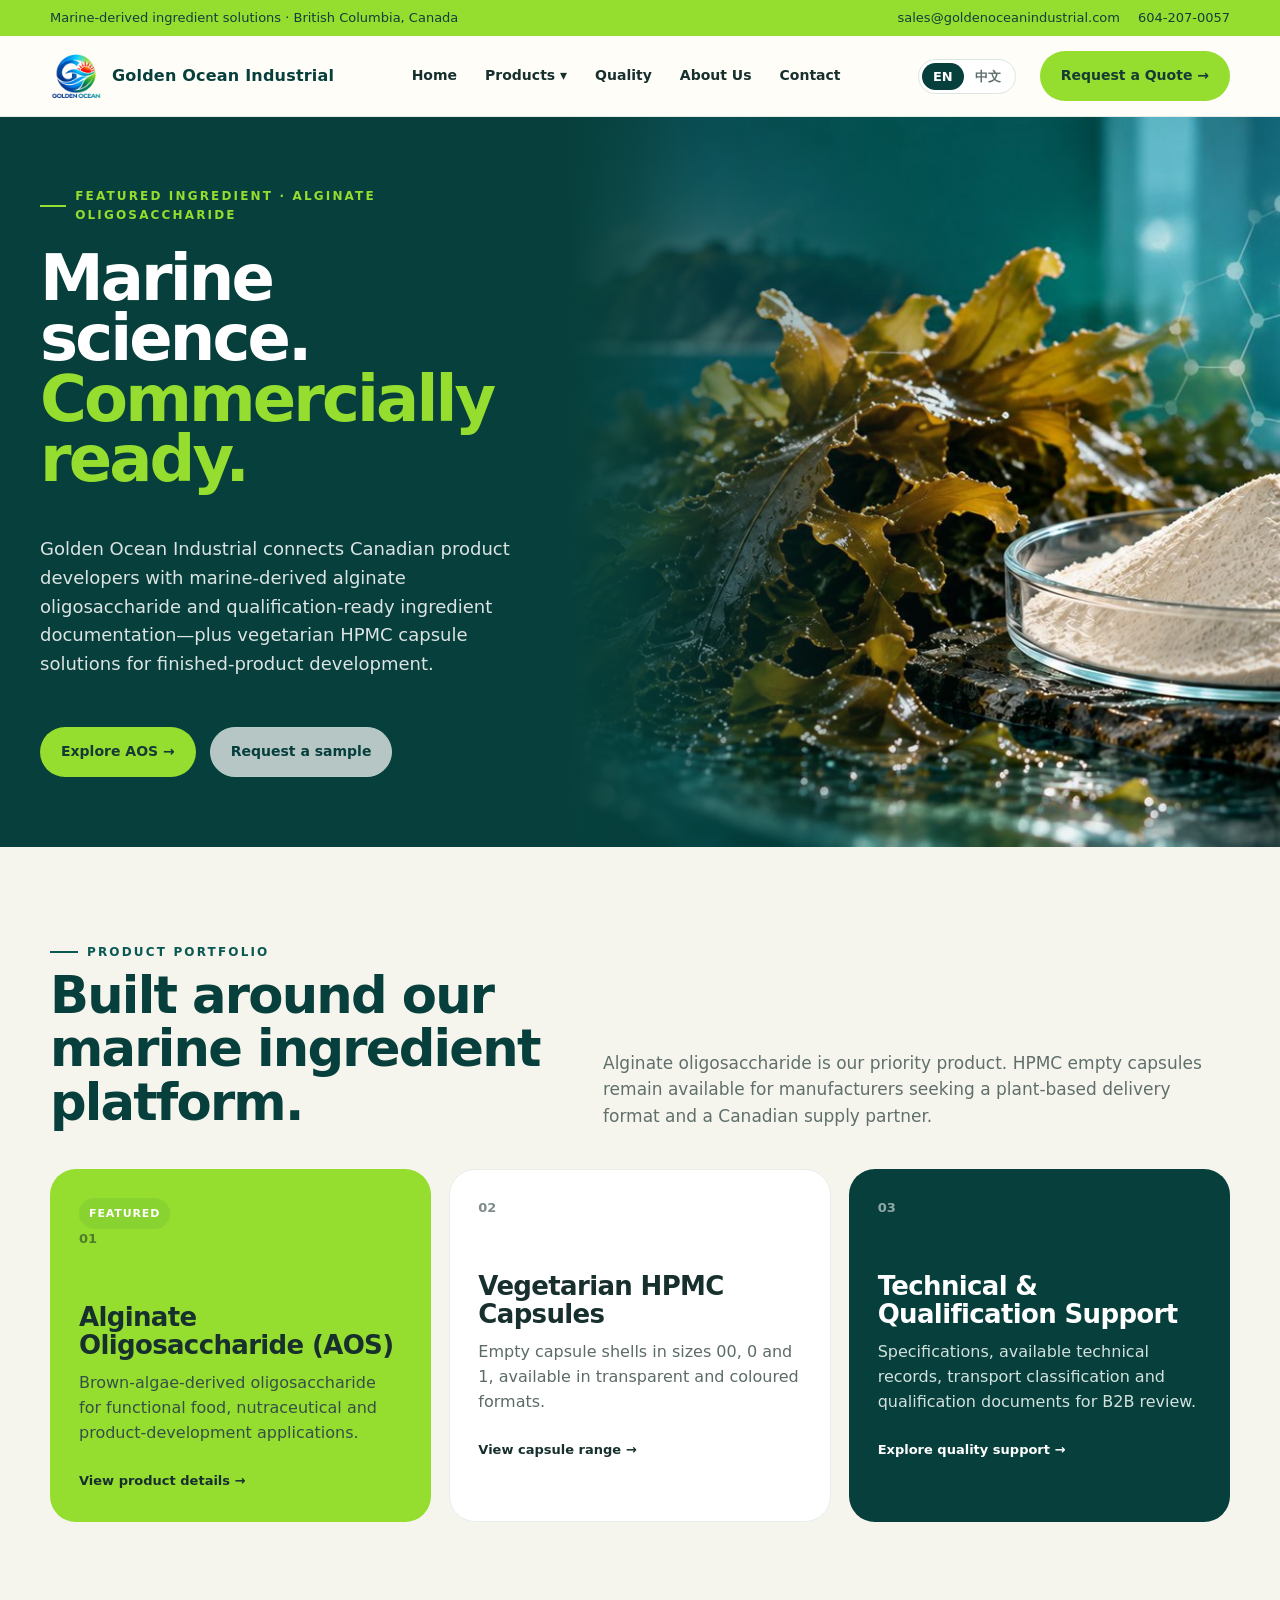
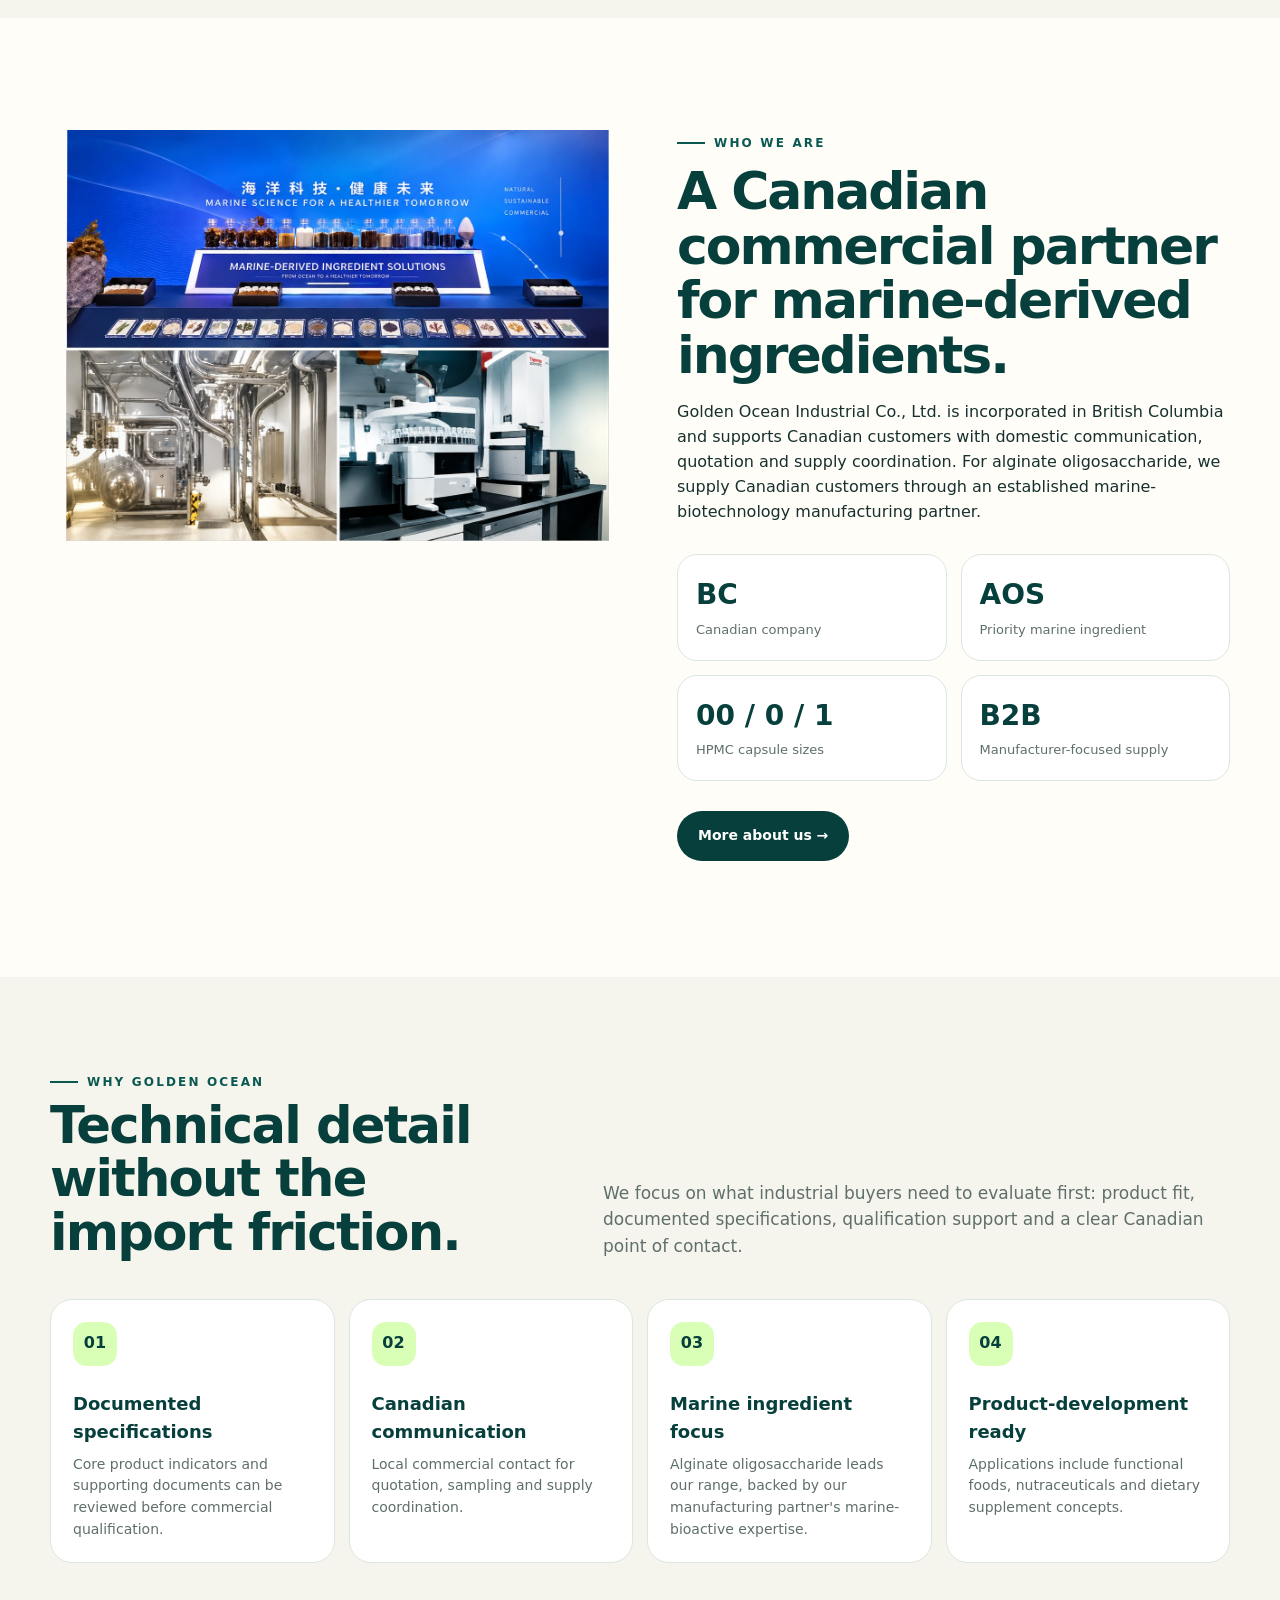
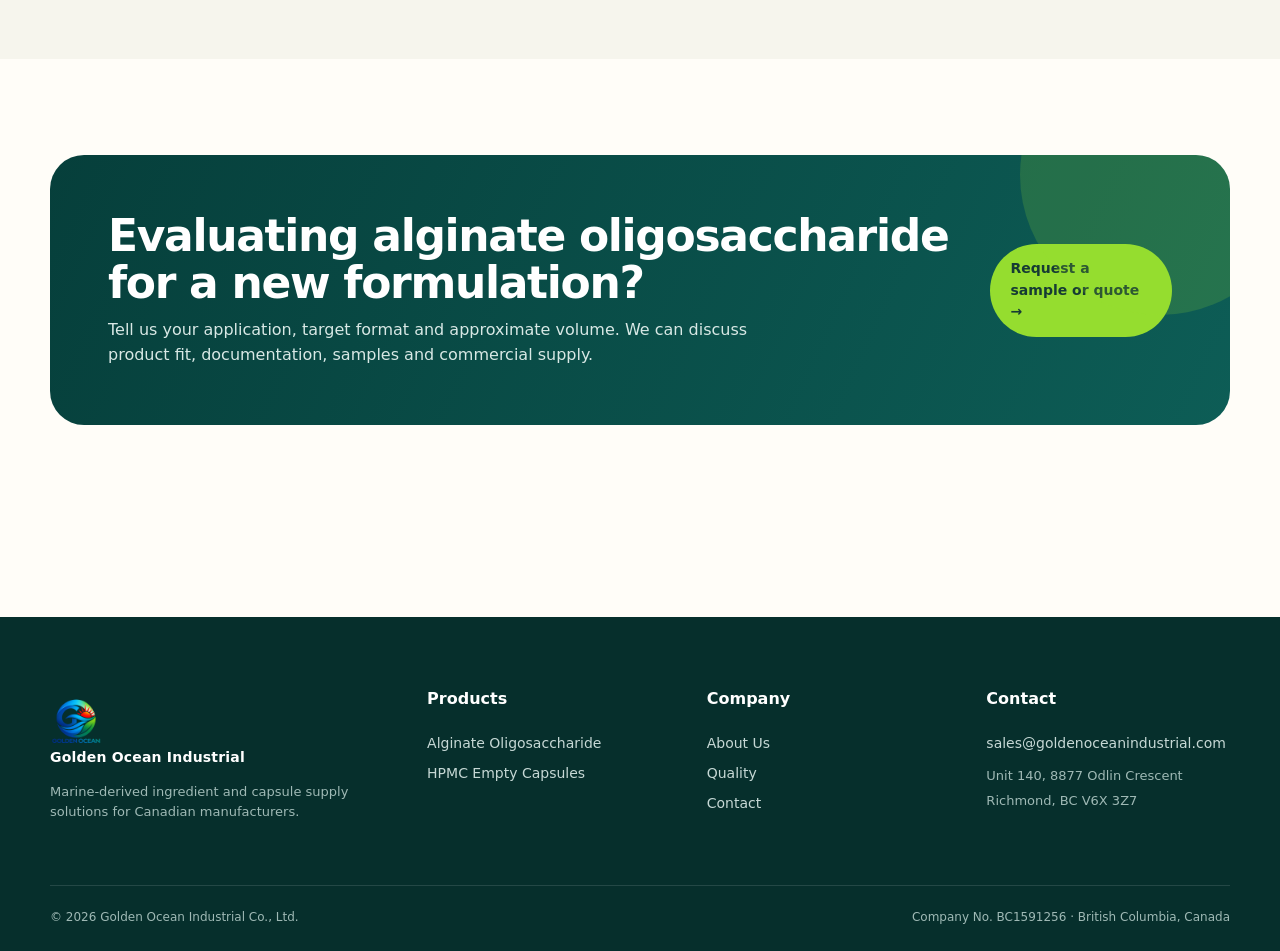
==== commit 07e47ab4: "Chinese toggle" ====
--- a/index.html
+++ b/index.html
@@ -8,10 +8,7 @@
     <meta name="description"
         content="Golden Ocean Industrial supplies marine-derived alginate oligosaccharide and vegetarian HPMC empty capsule shells to Canadian manufacturers.">
     <link rel="stylesheet" href="styles.css">
-    <link rel="icon" href="golden-ocean-logo.png">
-    <link rel="alternate" hreflang="en" href="https://goldenoceanindustrial.com/">
-    <link rel="alternate" hreflang="zh" href="https://goldenoceanindustrial.com/zh.html">
-</head>
+    <link rel="icon" href="golden-ocean-logo.png"><link rel="alternate" hreflang="en" href="https://goldenoceanindustrial.com/"><link rel="alternate" hreflang="zh-Hans" href="https://goldenoceanindustrial.com/zh.html"><link rel="alternate" hreflang="x-default" href="https://goldenoceanindustrial.com/"></head>
 
 <body>
     <div class="topbar">
@@ -22,7 +19,7 @@
     </div>
     <nav class="nav">
         <div class="container"><a class="brand" href="index.html"><img src="golden-ocean-logo.png"
-                    alt="Golden Ocean logo"><span>Golden Ocean Industrial</span></a><button class="menu-toggle"
+                    alt="Golden Ocean logo"><span>Golden Ocean Industrial</span></a><div class="lang-switch" aria-label="Language"><a href="index.html" lang="en" hreflang="en" class="active" aria-current="true">EN</a><a href="zh.html" lang="zh-Hans" hreflang="zh-Hans">中文</a></div><button class="menu-toggle"
                 aria-label="Menu">☰</button>
             <div class="navlinks"><a href="index.html">Home</a>
                 <div class="drop"><a href="#products">Products ▾</a>
@@ -31,7 +28,7 @@
                             href="hpmc-capsules.html"><strong>HPMC Empty Capsules</strong><br><small>Vegetarian
                                 capsule shells</small></a></div>
                 </div><a href="quality.html">Quality</a><a href="about.html">About Us</a><a
-                    href="contact.html">Contact</a><a href="zh.html" lang="zh">中文</a>
+                    href="contact.html">Contact</a>
             </div><a class="btn primary" href="contact.html">Request a Quote →</a>
         </div>
     </nav>
--- a/styles.css
+++ b/styles.css
@@ -890,3 +890,46 @@
     flex-direction: column
   }
 }
+
+/* ---- Language switch (EN / 中文) ---- */
+.nav .container > .brand { order: 1 }
+.navlinks { order: 2; margin: 0 auto }
+.lang-switch { order: 3 }
+.nav .container > .btn { order: 4 }
+.menu-toggle { order: 5 }
+
+.lang-switch {
+  display: flex;
+  flex: none;
+  padding: 3px;
+  border: 1px solid var(--line);
+  border-radius: 999px;
+  background: white;
+  font-size: 13px;
+  font-weight: 700;
+  line-height: 1
+}
+
+.lang-switch a {
+  padding: 7px 11px;
+  border-radius: 999px;
+  color: var(--muted)
+}
+
+.lang-switch a:hover { color: var(--ink) }
+.lang-switch a.active { background: var(--ink); color: white }
+
+:lang(zh) body,
+body:lang(zh) {
+  font-family: Inter, "PingFang SC", "Hiragino Sans GB", "Microsoft YaHei", "Noto Sans SC", "Noto Sans CJK SC", ui-sans-serif, system-ui, sans-serif
+}
+
+@media(max-width:900px) {
+  .nav .container { gap: 12px }
+  .nav .container > .brand { margin-right: auto }
+}
+
+@media(max-width:620px) {
+  .brand img { width: 40px; height: 40px }
+  .brand span { font-size: 15px; line-height: 1.15; max-width: 120px }
+}
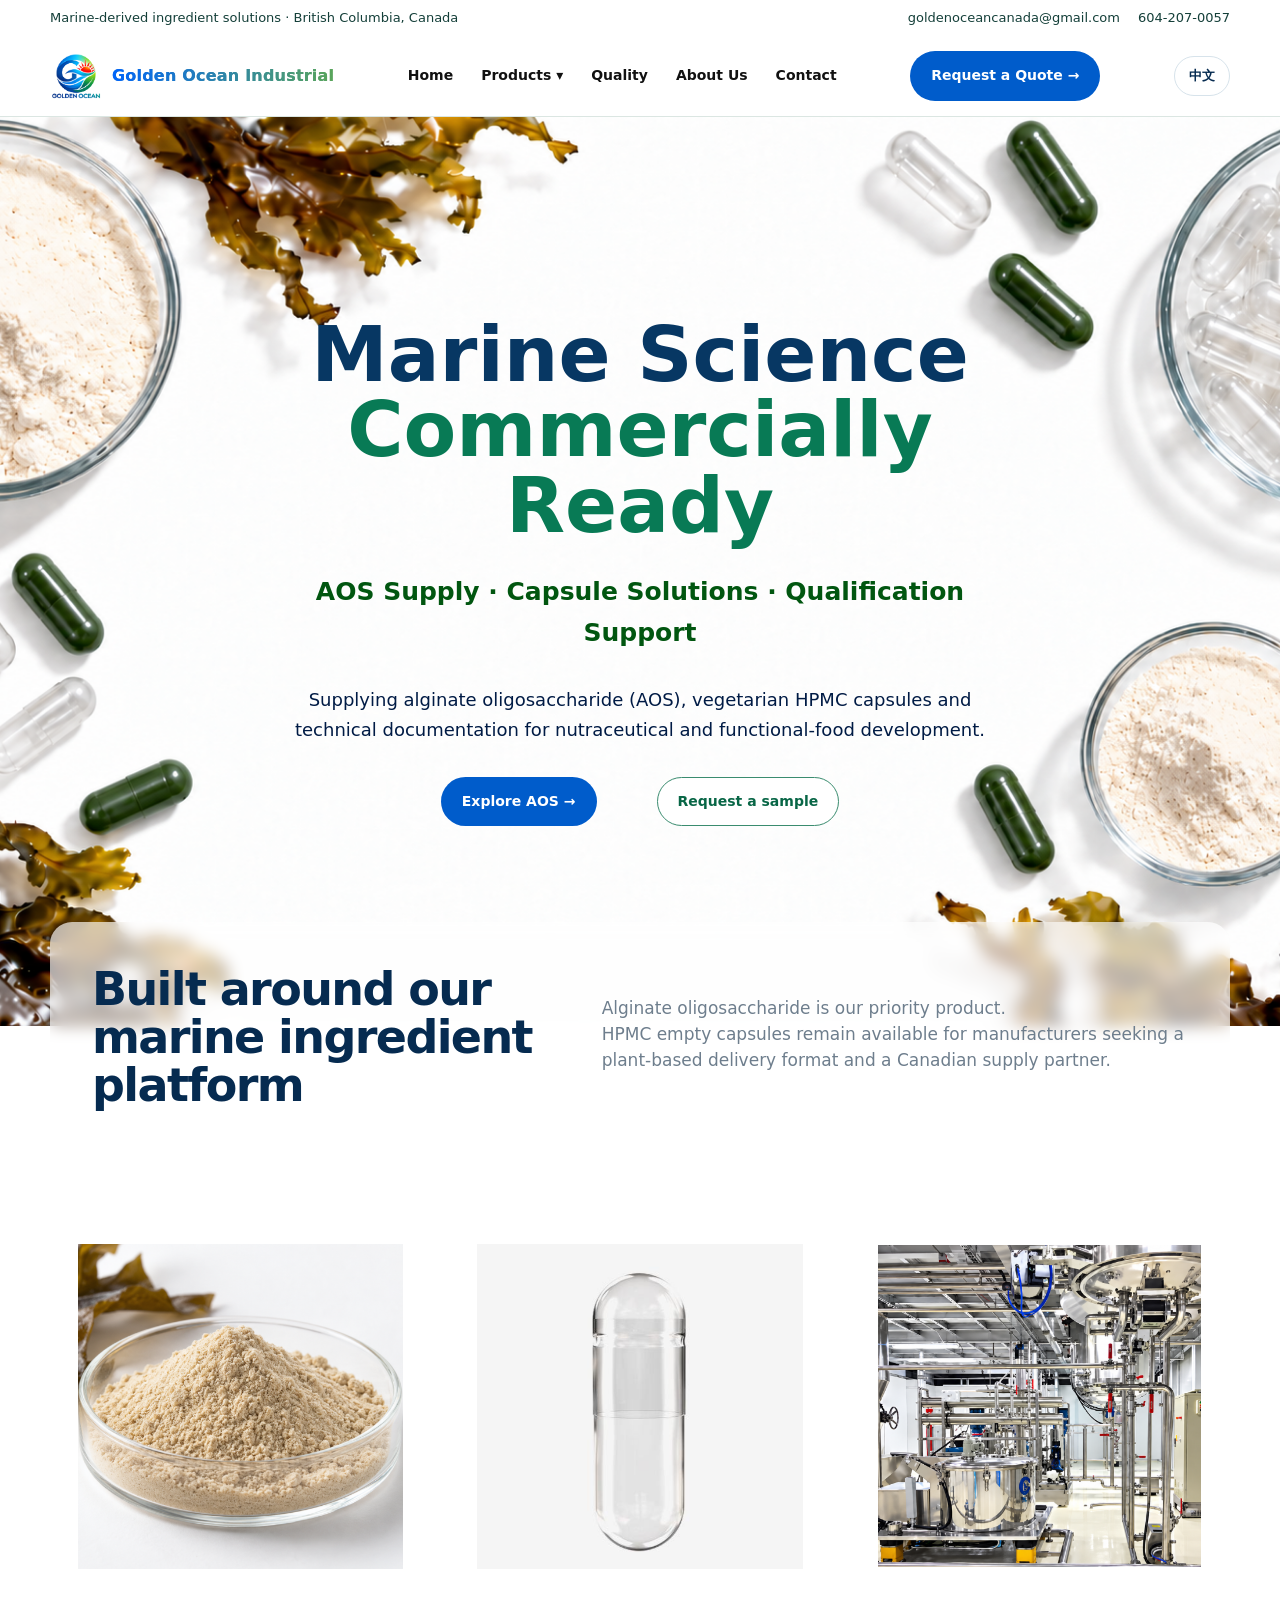
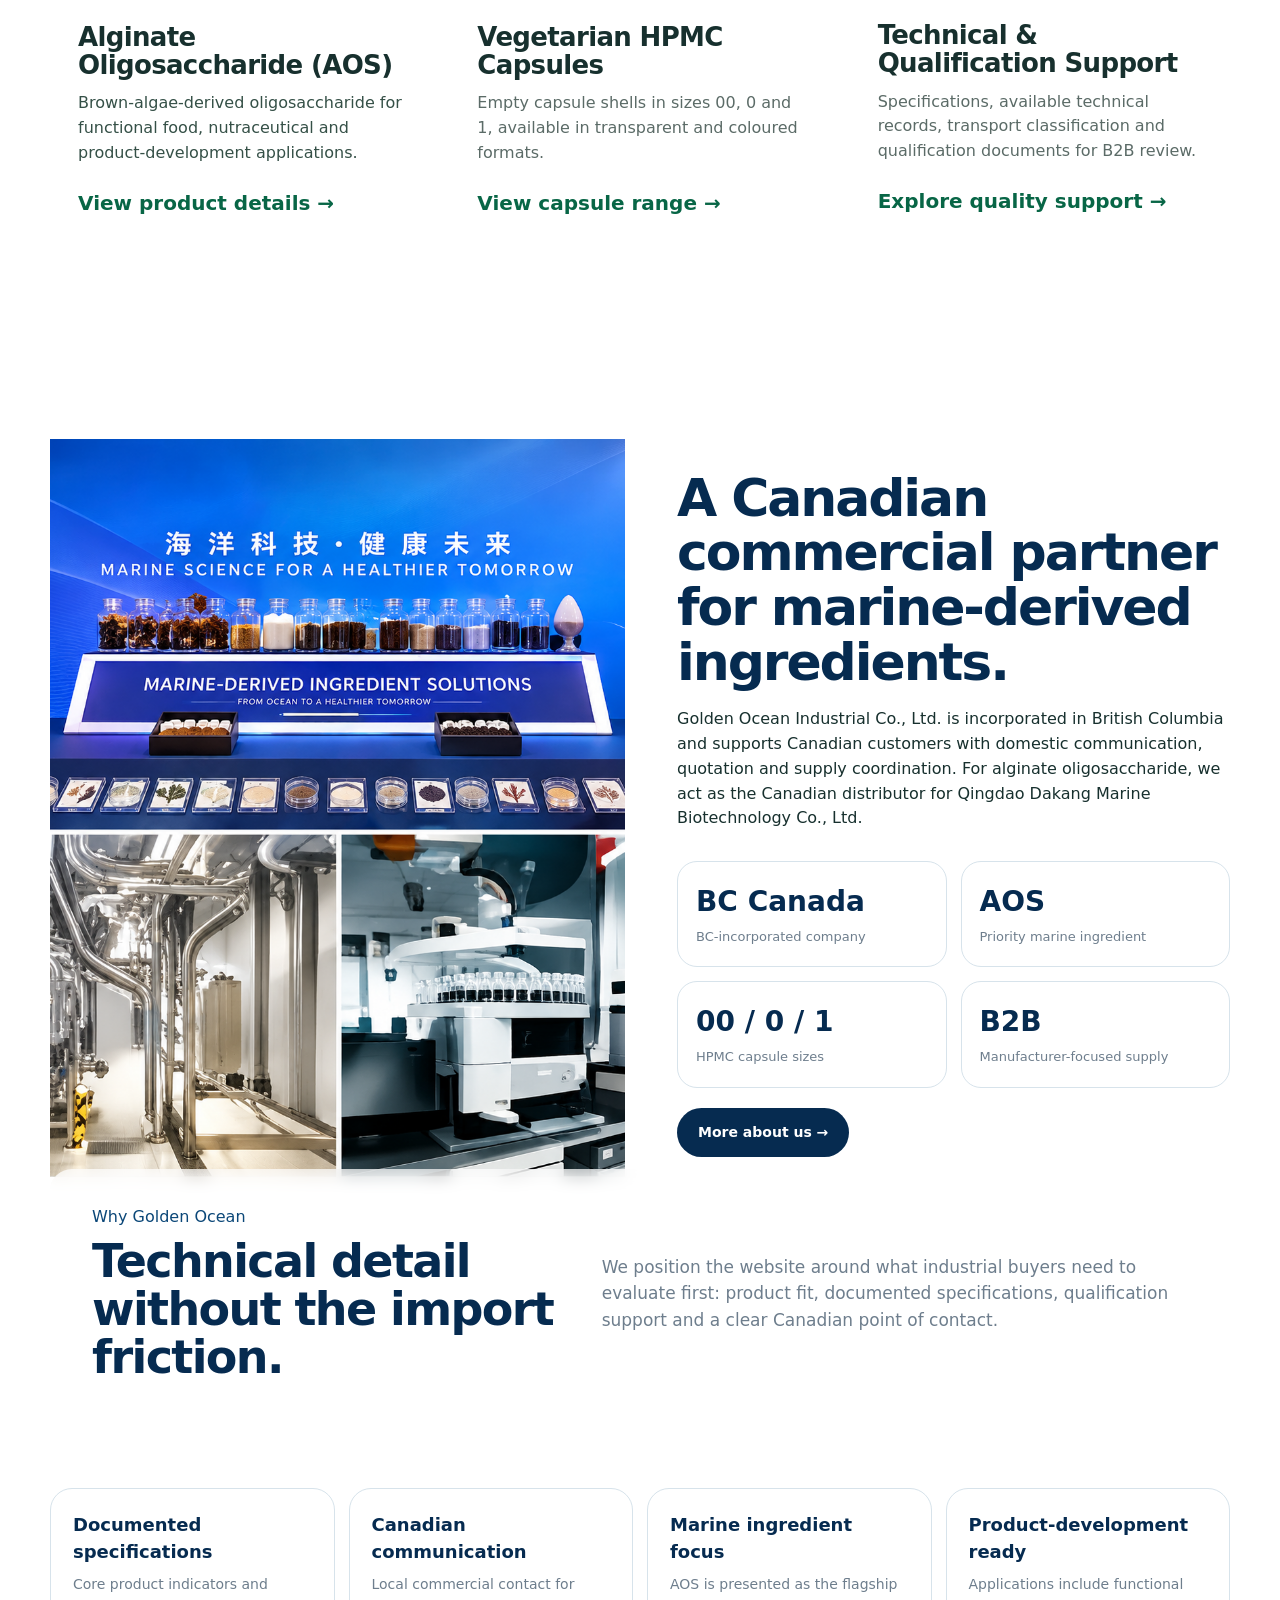
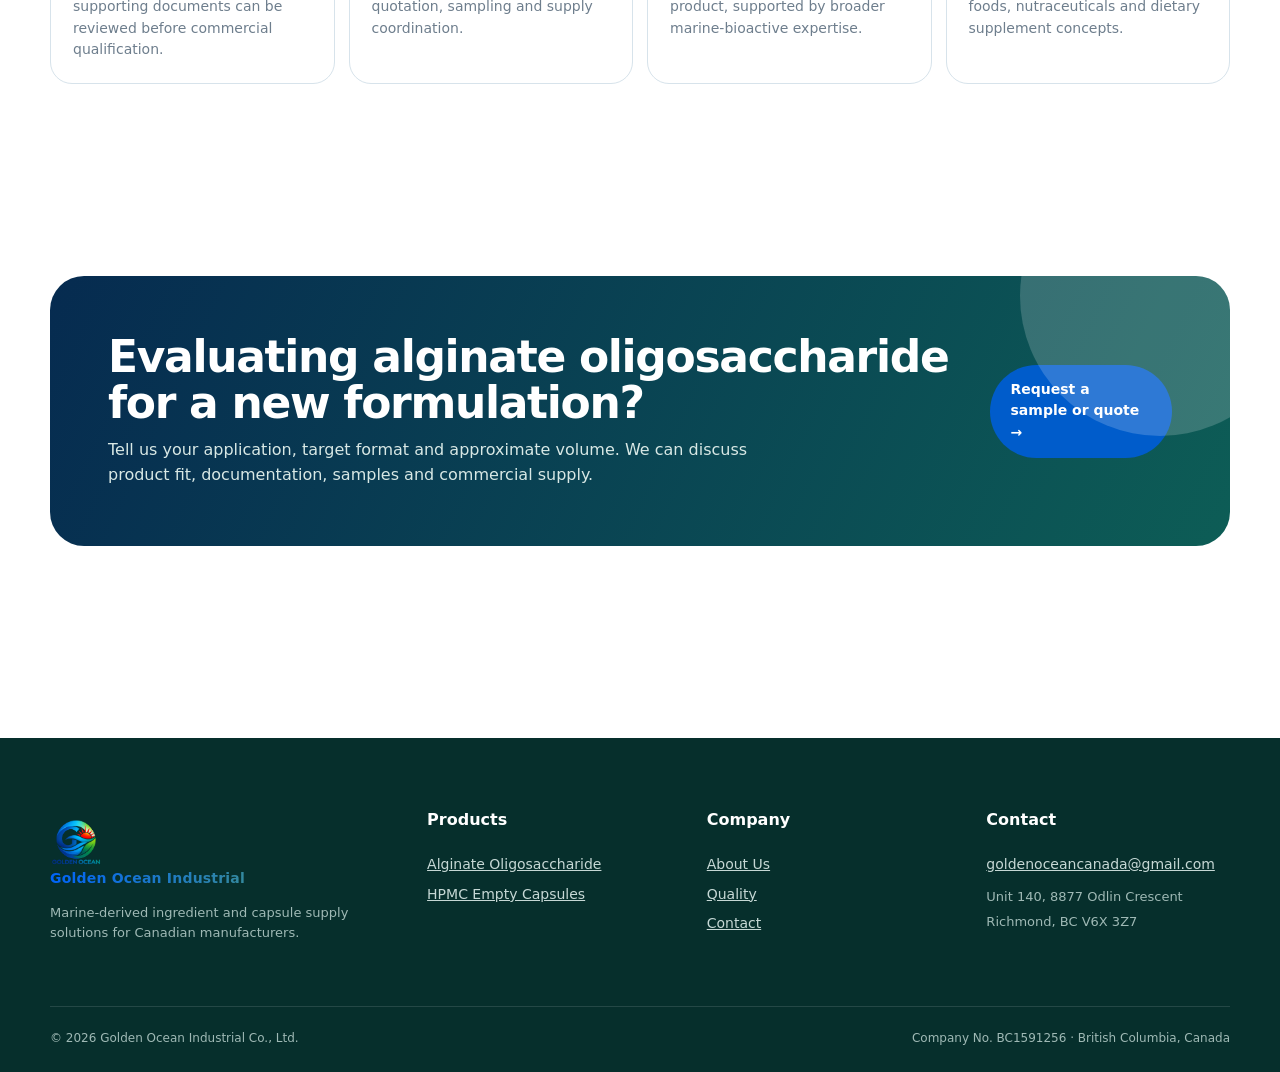
==== commit ef4bb77e: "z" ====
--- a/index.html
+++ b/index.html
@@ -7,25 +7,27 @@
     <title>Golden Ocean Industrial | Marine-Derived Ingredients & HPMC Capsules Canada</title>
     <meta name="description"
         content="Golden Ocean Industrial supplies marine-derived alginate oligosaccharide and vegetarian HPMC empty capsule shells to Canadian manufacturers.">
-    <link rel="stylesheet" href="styles.css">
-    <link rel="icon" href="golden-ocean-logo.png"><link rel="alternate" hreflang="en" href="https://goldenoceanindustrial.com/"><link rel="alternate" hreflang="zh-Hans" href="https://goldenoceanindustrial.com/zh.html"><link rel="alternate" hreflang="x-default" href="https://goldenoceanindustrial.com/"></head>
+    <link rel="stylesheet" href="assets/css/styles.css">
+    <link rel="icon" href="assets/img/golden-ocean-logo.png">
+</head>
 
 <body>
     <div class="topbar">
         <div class="container">
             <div>Marine-derived ingredient solutions · British Columbia, Canada</div>
-            <div class="right"><span>sales@goldenoceanindustrial.com</span><span>604-207-0057</span></div>
+            <div class="right"><span>goldenoceancanada@gmail.com</span><span>604-207-0057</span></div>
         </div>
     </div>
     <nav class="nav">
-        <div class="container"><a class="brand" href="index.html"><img src="golden-ocean-logo.png"
-                    alt="Golden Ocean logo"><span>Golden Ocean Industrial</span></a><div class="lang-switch" aria-label="Language"><a href="index.html" lang="en" hreflang="en" class="active" aria-current="true">EN</a><a href="zh.html" lang="zh-Hans" hreflang="zh-Hans">中文</a></div><button class="menu-toggle"
-                aria-label="Menu">☰</button>
+        <div class="container"><a class="brand" href="index.html">
+    <img src="assets/img/golden-ocean-logo.png" alt="Golden Ocean Industrial">
+    <span class="brand-text">Golden Ocean Industrial</span>
+</a><button class="menu-toggle"aria-label="Menu">☰</button>
             <div class="navlinks"><a href="index.html">Home</a>
                 <div class="drop"><a href="#products">Products ▾</a>
-                    <div class="dropmenu"><a href="alginate-oligosaccharide.html"><strong>Alginate
+                    <div class="dropmenu"><a href="products/alginate-oligosaccharide.html"><strong>Alginate
                                 Oligosaccharide</strong><br><small>Featured marine-derived ingredient</small></a><a
-                            href="hpmc-capsules.html"><strong>HPMC Empty Capsules</strong><br><small>Vegetarian
+                            href="products/hpmc-capsules.html"><strong>HPMC Empty Capsules</strong><br><small>Vegetarian
                                 capsule shells</small></a></div>
                 </div><a href="quality.html">Quality</a><a href="about.html">About Us</a><a
                     href="contact.html">Contact</a>
@@ -35,31 +37,31 @@
 
 
 
-<!-- hero page -->
 <header class="hero">
-    <div class="container hero-container">
+    <div class="   ">
 
         <div class="hero-content">
 
-            <div class="eyebrow">
-                Featured ingredient · Alginate oligosaccharide
-            </div>
 
             <h1>
-                Marine science.<br>
-                <span>Commercially ready.</span>
+                <span class="title-blue">Marine Science</span>
+                <span class="title-green"><br>Commercially Ready</span>
+        
             </h1>
 
-            <p class="lead">
-                Golden Ocean Industrial connects Canadian product developers with
-                marine-derived alginate oligosaccharide and qualification-ready
-                ingredient documentation—plus vegetarian HPMC capsule solutions
-                for finished-product development.
+        
+
+            <p class="lead1">
+                AOS Supply   ·   Capsule Solutions   ·   Qualification Support
+            </p>
+                <p class="lead">
+                Supplying alginate oligosaccharide (AOS), vegetarian HPMC capsules
+and technical documentation for nutraceutical and functional-food development.
             </p>
 
             <div class="actions">
                 <a class="btn primary"
-                   href="alginate-oligosaccharide.html">
+                   href="products/alginate-oligosaccharide.html">
                     Explore AOS →
                 </a>
 
@@ -71,12 +73,6 @@
 
         </div>
 
-        <div class="hero-image">
-            <img
-                src="heroPageImg.jpg"
-                alt="Alginate oligosaccharide derived from brown algae">
-        </div>
-
     </div>
 </header>
 
@@ -86,29 +82,30 @@
         <section class="section alt" id="products">
             <div class="container">
                 <div class="section-title">
-                    <div>
-                        <div class="eyebrow" style="color:var(--ink-2)">Product portfolio</div>
-                        <h2>Built around our marine ingredient platform.</h2>
-                    </div>
-                    <p>Alginate oligosaccharide is our priority product. HPMC empty capsules remain available for
+                
+                       
+                        <h2>Built around our marine ingredient platform</h2>
+                   
+                    <p>Alginate oligosaccharide is our priority product. 
+                        <br>HPMC empty capsules remain available for
                         manufacturers seeking a plant-based delivery format and a Canadian supply partner.</p>
                 </div>
                 <div class="grid3">
-                    <article class="card featured"><span class="pill">Featured</span>
-                        <div class="num">01</div>
+                    <article class="card featured">
+                        <img class="card-img" src="assets/img/AOS.png" alt="Alginate Oligosaccharide">
                         <h3>Alginate Oligosaccharide (AOS)</h3>
                         <p>Brown-algae-derived oligosaccharide for functional food, nutraceutical and
                             product-development applications.</p><a class="card-link"
-                            href="alginate-oligosaccharide.html">View product details →</a>
+                            href="products/alginate-oligosaccharide.html">View product details →</a>
                     </article>
                     <article class="card">
-                        <div class="num">02</div>
+                        <img class="card-img" src="assets/img/HPMC.png" alt="Vegetarian HPMC Capsules">
                         <h3>Vegetarian HPMC Capsules</h3>
                         <p>Empty capsule shells in sizes 00, 0 and 1, available in transparent and coloured formats.</p>
-                        <a class="card-link" href="hpmc-capsules.html">View capsule range →</a>
+                        <a class="card-link" href="products/hpmc-capsules.html">View capsule range →</a>
                     </article>
                     <article class="card dark">
-                        <div class="num">03</div>
+                        <img class="card-img" src="assets/img/TECH.png" alt="Technical & Qualification Support">
                         <h3>Technical & Qualification Support</h3>
                         <p>Specifications, available technical records, transport classification and qualification
                             documents for B2B review.</p><a class="card-link" href="quality.html">Explore quality
@@ -120,15 +117,17 @@
         <section class="section">
             <div class="container">
                 <div class="story">
-                    <div class="story-visual"><img src="introduce.jpg" alt="Golden Ocean Industrial">
+                    <div class="story-visual"><img src="assets\img\introduce.png" alt="Golden Ocean Industrial">
                     </div>
                     <div class="story-copy">
-                        <div class="eyebrow" style="color:var(--ink-2)">Who we are</div>
+                        
                         <h2>A Canadian commercial partner for marine-derived ingredients.</h2>
                         <p>Golden Ocean Industrial Co., Ltd. is incorporated in British Columbia and supports Canadian
-                            customers with domestic communication, quotation and supply coordination. For alginate oligosaccharide, we supply Canadian customers through an established marine-biotechnology manufacturing partner.</p>
+                            customers with domestic communication, quotation and supply coordination. For alginate
+                            oligosaccharide, we act as the Canadian distributor for Qingdao Dakang Marine Biotechnology
+                            Co., Ltd.</p>
                         <div class="statrow">
-                            <div class="stat"><strong>BC</strong><span>Canadian company</span></div>
+                            <div class="stat"><strong>BC Canada</strong><span>BC-incorporated company</span></div>
                             <div class="stat"><strong>AOS</strong><span>Priority marine ingredient</span></div>
                             <div class="stat"><strong>00 / 0 / 1</strong><span>HPMC capsule sizes</span></div>
                             <div class="stat"><strong>B2B</strong><span>Manufacturer-focused supply</span></div>
@@ -145,29 +144,29 @@
                         <div class="eyebrow" style="color:var(--ink-2)">Why Golden Ocean</div>
                         <h2>Technical detail without the import friction.</h2>
                     </div>
-                    <p>We focus on what industrial buyers need to evaluate first: product fit,
+                    <p>We position the website around what industrial buyers need to evaluate first: product fit,
                         documented specifications, qualification support and a clear Canadian point of contact.</p>
                 </div>
                 <div class="feature-grid">
                     <div class="feature">
-                        <div class="icon">01</div>
+                       
                         <h4>Documented specifications</h4>
                         <p>Core product indicators and supporting documents can be reviewed before commercial
                             qualification.</p>
                     </div>
                     <div class="feature">
-                        <div class="icon">02</div>
+                 
                         <h4>Canadian communication</h4>
                         <p>Local commercial contact for quotation, sampling and supply coordination.</p>
                     </div>
                     <div class="feature">
-                        <div class="icon">03</div>
+                     
                         <h4>Marine ingredient focus</h4>
-                        <p>Alginate oligosaccharide leads our range, backed by our manufacturing partner's marine-bioactive expertise.
+                        <p>AOS is presented as the flagship product, supported by broader marine-bioactive expertise.
                         </p>
                     </div>
                     <div class="feature">
-                        <div class="icon">04</div>
+                   
                         <h4>Product-development ready</h4>
                         <p>Applications include functional foods, nutraceuticals and dietary supplement concepts.</p>
                     </div>
@@ -189,14 +188,14 @@
     <footer class="footer">
         <div class="container">
             <div class="footer-grid">
-                <div><a class="brand" href="index.html" style="color:white"><img src="golden-ocean-logo.png"
+                <div><a class="brand" href="index.html" style="color:white"><img src="assets/img/golden-ocean-logo.png"
                             alt="Golden Ocean logo"><span>Golden Ocean Industrial</span></a>
                     <p class="small">Marine-derived ingredient and capsule supply solutions for Canadian manufacturers.
                     </p>
                 </div>
                 <div>
-                    <h4>Products</h4><a href="alginate-oligosaccharide.html">Alginate Oligosaccharide</a><a
-                        href="hpmc-capsules.html">HPMC Empty Capsules</a>
+                    <h4>Products</h4><a href="products/alginate-oligosaccharide.html">Alginate Oligosaccharide</a><a
+                        href="products/hpmc-capsules.html">HPMC Empty Capsules</a>
                 </div>
                 <div>
                     <h4>Company</h4><a href="about.html">About Us</a><a href="quality.html">Quality</a><a
@@ -204,7 +203,7 @@
                 </div>
                 <div>
                     <h4>Contact</h4><a
-                        href="mailto:sales@goldenoceanindustrial.com">sales@goldenoceanindustrial.com</a><span
+                        href="mailto:goldenoceancanada@gmail.com">goldenoceancanada@gmail.com</a><span
                         class="small">Unit 140, 8877 Odlin Crescent<br>Richmond, BC V6X 3Z7</span>
                 </div>
             </div>
@@ -212,7 +211,7 @@
                     British Columbia, Canada</span></div>
         </div>
     </footer>
-    <script src="main.js"></script>
+    <script src="assets/js/main.js"></script>
 </body>
 
 </html>
--- a/assets/css/styles.css
+++ b/assets/css/styles.css
@@ -0,0 +1,1018 @@
+:root {
+  /* 深海蓝主色 */
+  --ink: #062B50;
+  --ink-2: #0B4778;
+
+  /* 科技青蓝 */
+  --lime: #ffffff;
+
+  /* 胶囊 / 暖白色 */
+  --cream: #ffffff;
+
+  /* 页面背景 */
+  --paper: #ffffff;
+
+  /* 次级文字 */
+  --muted: #6E7E8D;
+
+  /* 边框 */
+  --line: #D7E3EB;
+
+  /* 蓝色柔光阴影 */
+  --shadow: 0 18px 50px rgba(6, 43, 80, 0.16);
+
+  --radius: 26px;
+  --font-weight-semibold: 600;
+  --font-weight-bold: 700;
+  --font-weight-extrabold: 800;
+}
+
+* {
+  box-sizing: border-box
+
+}
+
+html {
+  scroll-behavior: smooth
+}
+
+body {
+  margin: 0;
+  font-family: Inter, ui-sans-serif, system-ui, -apple-system, BlinkMacSystemFont, "Segoe UI", Arial, sans-serif;
+  background: var(--paper);
+  color: #17302e;
+  line-height: 1.55
+}
+
+
+
+img {
+  max-width: 100%;
+  display: block
+}
+
+.container {
+  width: min(1180px, calc(100% - 40px));
+  margin: auto
+}
+
+.topbar {
+  background: var(--lime);
+  font-size: 13px;
+  color: #143f39
+}
+
+.topbar .container {
+  display: flex;
+  justify-content: space-between;
+  gap: 18px;
+  padding: 8px 0;
+  align-items: center
+}
+
+.topbar .right {
+  display: flex;
+  gap: 18px;
+  align-items: center
+}
+
+.nav {
+  position: sticky;
+  top: 0;
+  z-index: 30;
+  background: rgb(255, 255, 255);
+  backdrop-filter: blur(16px);
+  border-bottom: 1px solid rgb(219, 230, 226)
+}
+
+.nav .container {
+
+  height: 80px;
+  display: flex;
+  align-items: center;
+  justify-content: space-between;
+  gap: 24px
+}
+
+.brand {
+  display: flex;
+  align-items: center;
+  gap: 10px;
+  font-weight: var(--font-weight-extrabold);
+  letter-spacing: .2px;
+  text-decoration: none;
+
+  background: linear-gradient(90deg, #0064FA 0%, #5AA55A 100%);
+  -webkit-background-clip: text;
+  -webkit-text-fill-color: transparent;
+  background-clip: text;
+  color: transparent;
+}
+
+.brand img {
+  width: 52px;
+  height: 52px;
+  object-fit: contain;
+}
+
+.brand-text {
+  background: linear-gradient(
+    90deg,
+    #0064FA 0%,
+    #5AA55A 100%
+  );
+
+  -webkit-background-clip: text;
+  -webkit-text-fill-color: transparent;
+
+  background-clip: text;
+  color: transparent;
+}
+
+.navlinks {
+  display: flex;
+  align-items: center;
+  gap: 28px;
+  font-size: 14px;
+  font-weight: var(--font-weight-semibold);
+}
+
+.navlinks a,
+.navlinks a:link,
+.navlinks a:visited {
+  color: #111;
+  text-decoration: none;
+}
+
+.navlinks a:hover {
+  color: var(--ink-2)
+}
+
+.language-toggle {
+  flex: 0 0 auto;
+  border: 1px solid var(--line);
+  border-radius: 999px;
+  padding: 9px 14px;
+  background: white;
+  color: var(--ink);
+  font: inherit;
+  font-size: 13px;
+  font-weight: var(--font-weight-semibold);
+  cursor: pointer;
+}
+
+.language-toggle:hover {
+  border-color: var(--ink-2);
+  color: var(--ink-2)
+}
+
+.navlinks .drop {
+  position: relative
+}
+
+.navlinks .dropmenu {
+  position: absolute;
+  top: 26px;
+  left: -20px;
+  width: 290px;
+  background: white;
+  border: 1px solid var(--line);
+  border-radius: 18px;
+  padding: 10px;
+  box-shadow: var(--shadow);
+  display: none
+}
+
+.navlinks .drop:hover .dropmenu {
+  display: block
+}
+
+.dropmenu a {
+  display: block;
+  padding: 12px 14px;
+  border-radius: 12px
+}
+
+.dropmenu a:hover {
+  background: #f2f8f4
+}
+
+.actions {
+  display: flex;
+  gap: 60px;
+}
+
+.btn {
+  display: inline-flex;
+  align-items: center;
+  justify-content: center;
+  gap: 50px;
+  border-radius: 999px;
+  padding: 13px 20px;
+  font-weight: var(--font-weight-extrabold);
+  font-size: 14px;
+  border: 1px solid transparent;
+  transition: .2s
+}
+
+.btn.primary {
+  background: #005CCB;
+  color: #fff;
+  text-decoration: none;
+}
+
+.btn.primary:hover {
+  transform: translateY(-2px);
+}
+
+.btn.dark {
+  text-decoration: none;
+  margin-top: 20px;
+  background: var(--ink);
+  color: white
+}
+
+.btn.outline {
+  background: #fff;
+  color: #086646;
+  border: 1.5px solid #3A8C6F;
+  text-decoration: none;
+}
+
+
+/* =========================
+   HERO
+========================= */
+
+.hero {
+  position: relative;
+  min-height: 680px;
+
+  /* 把这里换成你的 hero 图片路径 */
+  background-image:
+   
+    url("../img/heroPage.png");
+
+  background-size: cover;
+  background-position: center;
+  background-repeat: no-repeat;
+
+  overflow: hidden;
+}
+
+/* 原来左右分栏，现在取消 */
+/* 文字整体居中 */
+.hero-content {
+  position: relative;
+  z-index: 2;
+
+  max-width: 850px;
+  margin: 0 auto;
+  padding: 200px 20px;
+
+  display: flex;
+  flex-direction: column;
+  align-items: center;
+
+  text-align: center;
+}
+
+
+
+
+
+/* 主标题 */
+.hero h1 {
+  font-size: clamp(52px, 6vw, 82px);
+  line-height: 0.98;
+
+  margin: 0 0 28px;
+
+  /* letter-spacing: -0.04em;
+  background: linear-gradient(
+    90deg,
+    #0064FA 0%,
+    #5AA55A 100%
+  );
+  -webkit-background-clip: text;
+  -webkit-text-fill-color: transparent;
+  background-clip: text;
+  color: transparent; */
+}
+.title-blue {
+  color: #073763;
+}
+
+.title-green {
+  color: #087A55;
+}
+
+/* 介绍文字 */
+.lead {
+  max-width: 720px;
+
+  font-size: 18px;
+  line-height: 1.65;
+
+  margin: 0 auto 32px;
+
+  color: #001b45;
+}
+
+.lead1 {
+  max-width: 720px;
+
+  font-size: 25px;
+  line-height: 1.65;
+  text-wrap: wrap;
+
+  margin: 0 auto 32px;
+  font-weight: 600;
+  color: #015610;
+
+}
+
+.section {
+  padding: 96px 0
+}
+
+.section.alt {
+  background: var(--cream)
+}
+
+.section-title {
+  display: grid;
+  grid-template-columns: .9fr 1.1fr;
+  gap: 30px;
+  align-items: center;
+
+  padding: 36px 42px;
+
+  background: rgba(255, 255, 255, 0.659);
+
+  border-radius: 22px;
+
+  backdrop-filter: blur(8px);
+  -webkit-backdrop-filter: blur(8px);
+
+  margin-top: -200px;
+  margin-bottom: 70px;
+
+  position: relative;
+  z-index: 5;
+}
+
+.section-title h2 {
+  font-size: clamp(26px, 4vw, 46px);
+  letter-spacing: -.035em;
+  line-height: 1.04;
+  margin: 8px 0 0;
+  color: var(--ink)
+}
+
+.section-title p {
+  margin: 0;
+  color: var(--muted);
+  font-size: 17px;
+  max-width: 640px
+}
+
+.grid3 {
+  display: grid;
+  grid-template-columns: repeat(3, minmax(0, 1fr));
+  gap: 18px
+}
+
+.card {
+
+  padding: 28px;
+  background: white;
+ 
+  min-height: 285px;
+  position: relative;
+  overflow: hidden
+}
+
+.card.featured {
+  background: var(--lime);
+  border-color: transparent
+}
+
+.card.dark {
+  border-radius: var(--radius);
+  border: 1px solid #e6eeeb;
+  border-color: transparent
+}
+
+.card h3 {
+  font-size: 26px;
+  line-height: 1.08;
+  margin: 54px 0 12px;
+  letter-spacing: -.025em
+}
+
+.card  p{
+  color: #5b6b67;
+  margin: 0 0 22px
+}
+
+
+.card.featured p {
+  color: #355047
+}
+
+.card-link {
+  display: inline-flex;
+  gap: 8px;
+  align-items: center;
+  font-size: 20px;
+  font-weight: var(--font-weight-extrabold);
+  text-decoration: none;
+  color: #086646;
+}
+
+.story {
+  display: grid;
+  grid-template-columns: repeat(2, minmax(0, 1fr));
+  gap: 30px;
+  align-items: stretch
+}
+
+.story-visual {
+  min-height: 560px;
+ 
+  position: relative;
+  overflow: hidden;
+
+  display: flex;
+  align-items: center;
+  justify-content: center;
+}
+
+.story-visual img {
+  width: 100%;
+  height: 100%;
+  object-fit: cover;
+}
+
+.story-copy {
+  padding: 20px 0 20px 22px
+}
+
+.story-copy h2 {
+  font-size: 52px;
+  line-height: 1.05;
+  letter-spacing: -.04em;
+  color: var(--ink);
+  margin: 12px 0 18px
+}
+
+.statrow {
+  display: grid;
+  grid-template-columns: repeat(2, 1fr);
+  gap: 14px;
+  margin-top: 30px
+}
+
+.stat {
+  border: 1px solid var(--line);
+  border-radius: 20px;
+  padding: 18px;
+  background: #fff
+}
+
+.stat strong {
+  font-size: 28px;
+  color: var(--ink);
+  display: block
+}
+
+.stat span {
+  font-size: 13px;
+  color: var(--muted)
+}
+
+.feature-grid {
+  display: grid;
+  grid-template-columns: repeat(4, minmax(0, 1fr));
+  gap: 14px
+}
+
+.feature {
+  border: 1px solid var(--line);
+  border-radius: 22px;
+  padding: 22px;
+  background: white
+}
+
+.feature h4 {
+  font-size: 18px;
+  margin: 0 0 8px;
+  color: var(--ink)
+}
+
+.feature p {
+  font-size: 14px;
+  color: var(--muted);
+  margin: 0
+}
+
+.cta {
+  background: linear-gradient(115deg, var(--ink), #0d5d56);
+  color: white;
+  border-radius: 34px;
+  padding: 58px;
+  display: flex;
+  justify-content: space-between;
+  align-items: center;
+  gap: 30px;
+  overflow: hidden;
+  position: relative
+}
+
+.cta:after {
+  content: "";
+  position: absolute;
+  width: 280px;
+  height: 280px;
+  border-radius: 50%;
+  background: var(--lime);
+  opacity: .18;
+  right: -70px;
+  top: -120px
+}
+
+.cta h2 {
+  font-size: 44px;
+  line-height: 1.05;
+  margin: 0 0 12px;
+  letter-spacing: -.03em
+}
+
+.cta p {
+  color: #d8e8e5;
+  margin: 0;
+  max-width: 660px
+}
+
+.footer {
+  background: #062f2c;
+  color: #d7e7e4;
+  padding: 70px 0 24px;
+  margin-top: 96px
+}
+
+.footer-grid {
+  display: grid;
+  grid-template-columns: minmax(0, 1.4fr) repeat(3, minmax(0, 1fr));
+  gap: 36px
+}
+
+.footer h4 {
+  color: white;
+  margin-top: 0
+}
+
+.footer a {
+  display: block;
+  margin: 8px 0;
+  color: #c6d8d5;
+  font-size: 14px
+}
+
+.footer .small {
+  font-size: 13px;
+  color: #9fb9b5
+}
+
+.footline {
+  border-top: 1px solid rgba(255, 255, 255, .12);
+  margin-top: 50px;
+  padding-top: 22px;
+  font-size: 12px;
+  color: #9fb9b5;
+  display: flex;
+  justify-content: space-between;
+  gap: 20px
+}
+
+
+.page-hero {
+    padding: 110px 0 78px;
+    background-image: url("../img/AOS-HERO.png");
+    background-size: cover;
+    background-position: center;
+    background-repeat: no-repeat;
+}
+
+/* HPMC Capsules Hero Background */
+/* HPMC Capsules Hero Background */
+.page-hero.hpmc-hero {
+    background-image: url("../img/胶囊-HERO.png") !important;
+    background-size: cover;
+    background-position: center;
+    background-repeat: no-repeat;
+}
+.page-hero.quality-hero {
+    background-image: url("../img/heroPage.png") !important;
+    background-size: cover;
+    background-position: center;
+    background-repeat: no-repeat;
+}
+.page-hero h1 {
+  font-size: 64px;
+  max-width: 900px;
+  color: #0c4e13;
+}
+
+.page-hero p {
+  font-size: 18px;
+  max-width: 760px;
+  color: #000000
+}
+
+.breadcrumb {
+  font-size: 13px;
+  color: #000000;
+  margin-bottom: 24px
+}
+
+.two-col {
+  display: grid;
+  grid-template-columns: repeat(2, minmax(0, 1fr));
+  gap: 50px;
+  align-items: start
+}
+
+.prose h2 {
+  font-size: 40px;
+  color: var(--ink);
+  letter-spacing: -.03em
+}
+
+.prose h3 {
+  font-size: 24px;
+  color: var(--ink);
+  margin-top: 36px
+}
+
+.prose p,
+.prose li {
+  color: #536662
+}
+
+.prose ul {
+  padding-left: 20px
+}
+
+.spec-table {
+  width: 100%;
+  border-collapse: separate;
+  border-spacing: 0;
+  border: 1px solid var(--line);
+  border-radius: 20px;
+  overflow: hidden;
+  background: white
+}
+
+.spec-table th,
+.spec-table td {
+  padding: 14px 16px;
+  border-bottom: 1px solid var(--line);
+  text-align: left
+}
+
+.spec-table th {
+  background: #eef6f2;
+  color: var(--ink);
+  font-size: 13px
+}
+
+.spec-table tr:last-child td {
+  border-bottom: 0
+}
+
+.notice {
+  padding: 18px 20px;
+  border-radius: 18px;
+  background: #fff7db;
+  border: 1px solid #ead9a3;
+  color: #664f00;
+  font-size: 14px
+}
+
+.downloads {
+  display: grid;
+  grid-template-columns: repeat(3, minmax(0, 1fr));
+  gap: 16px
+}
+
+.download {
+  border: 1px solid var(--line);
+  border-radius: 18px;
+  padding: 20px;
+  background: white
+}
+
+.download strong {
+  display: block;
+  color: var(--ink);
+  margin-bottom: 6px
+}
+
+.download span {
+  font-size: 13px;
+  color: var(--muted)
+}
+
+.formgrid {
+  display: grid;
+  grid-template-columns: repeat(2, minmax(0, 1fr));
+  gap: 16px
+}
+
+.field {
+  display: flex;
+  flex-direction: column;
+  gap: 7px
+}
+
+.field.full {
+  grid-column: 1/-1
+}
+
+.field label {
+  font-size: 13px;
+  font-weight: var(--font-weight-bold);
+  color: var(--ink)
+}
+
+input,
+select,
+textarea {
+  width: 100%;
+  padding: 13px 14px;
+  border: 1px solid #cfe0dc;
+  border-radius: 12px;
+  font: inherit;
+  background: white
+}
+
+textarea {
+  min-height: 140px;
+  resize: vertical
+}
+
+.menu-toggle {
+  display: none;
+  background: none;
+  border: 0;
+  font-size: 28px;
+  color: var(--ink)
+}
+
+@media(max-width:1024px) {
+  .nav .container {
+    gap: 16px
+  }
+
+  .language-toggle {
+    margin-left: auto
+  }
+
+  .navlinks {
+    display: none;
+    position: absolute;
+    top: 80px;
+    left: 0;
+    right: 0;
+    background: white;
+    padding: 20px;
+    flex-direction: column;
+    align-items: flex-start;
+    border-bottom: 1px solid var(--line);
+    max-height: calc(100vh - 80px);
+    overflow-y: auto
+  }
+
+  .navlinks.open {
+    display: flex
+  }
+
+  .navlinks .drop {
+    width: 100%
+  }
+
+  .navlinks .dropmenu {
+    position: static;
+    display: block;
+    width: 100%;
+    padding: 4px 0 0;
+    border: 0;
+    box-shadow: none
+  }
+
+  .menu-toggle {
+    display: block
+  }
+
+  .nav .btn.primary {
+    display: none
+  }
+
+  .section-title,
+  .story,
+  .two-col {
+    grid-template-columns: minmax(0, 1fr)
+  }
+
+  .hero {
+    min-height: 0
+  }
+
+  .hero-content {
+    padding: clamp(100px, 16vw, 160px) 20px
+  }
+
+  .grid3,
+  .feature-grid,
+  .downloads {
+    grid-template-columns: repeat(2, minmax(0, 1fr))
+  }
+
+  .story-copy {
+    padding-left: 0
+  }
+
+  .page-hero {
+    padding: clamp(72px, 10vw, 110px) 0 clamp(48px, 7vw, 78px)
+  }
+
+  .page-hero h1 {
+    font-size: clamp(2.5rem, 6vw, 4rem)
+  }
+
+  .footer-grid {
+    grid-template-columns: repeat(2, minmax(0, 1fr))
+  }
+
+  .cta {
+    padding: clamp(28px, 5vw, 38px);
+    align-items: flex-start;
+    flex-direction: column
+  }
+
+  .footline {
+    flex-wrap: wrap
+  }
+}
+
+@media(max-width:640px) {
+  .container {
+    width: min(1180px, calc(100% - 32px))
+  }
+
+  .topbar .right {
+    display: none
+  }
+
+  .grid3,
+  .feature-grid,
+  .downloads,
+  .formgrid,
+  .statrow,
+  .footer-grid {
+    grid-template-columns: 1fr
+  }
+
+  .hero h1 {
+    font-size: clamp(2.25rem, 9vw, 3.25rem)
+  }
+
+  .hero-content {
+    padding: clamp(88px, 20vw, 128px) 16px
+  }
+
+  .lead1 {
+    font-size: clamp(18px, 4vw, 25px)
+  }
+
+  .hero .lead {
+    font-size: 16px
+  }
+
+  .section {
+    padding: 64px 0
+  }
+
+  .section-title {
+    padding: 28px 24px;
+    margin-top: 0;
+    margin-bottom: 40px
+  }
+
+  .card {
+    padding: 22px
+  }
+
+  .card h3 {
+    margin-top: 32px
+  }
+
+  .story-visual {
+    min-height: 360px
+  }
+
+  .story-copy h2,
+  .section-title h2,
+  .prose h2 {
+    font-size: clamp(2rem, 7vw, 2.5rem)
+  }
+
+  .page-hero {
+    padding: 64px 0 48px
+  }
+
+  .page-hero h1 {
+    font-size: clamp(2rem, 8vw, 3rem)
+  }
+
+  .page-hero p {
+    font-size: 16px
+  }
+
+  .two-col {
+    gap: 32px
+  }
+
+  .spec-table th,
+  .spec-table td {
+    padding: 10px 8px;
+    font-size: 13px;
+    overflow-wrap: anywhere
+  }
+
+  .actions {
+    gap: 12px;
+    flex-wrap: wrap
+  }
+
+  .cta {
+    padding: 28px 22px;
+    border-radius: 24px
+  }
+
+  .cta h2 {
+    font-size: clamp(1.75rem, 7vw, 2.25rem)
+  }
+
+  .footline {
+    flex-direction: column
+  }
+}
+
+@media(max-width:420px) {
+  .container {
+    width: min(1180px, calc(100% - 28px))
+  }
+
+  .nav .container {
+    gap: 10px
+  }
+
+  .brand {
+    gap: 6px;
+    font-size: 14px
+  }
+
+  .brand img {
+    width: 44px;
+    height: 44px
+  }
+
+  .menu-toggle {
+    padding: 6px;
+    font-size: 24px
+  }
+
+  .grid3,
+  .feature-grid,
+  .downloads,
+  .formgrid,
+  .statrow,
+  .footer-grid {
+    grid-template-columns: minmax(0, 1fr)
+  }
+
+  .section-title {
+    padding: 24px 18px
+  }
+
+  .story-visual {
+    min-height: 280px
+  }
+
+  .notice {
+    padding: 16px
+  }
+}
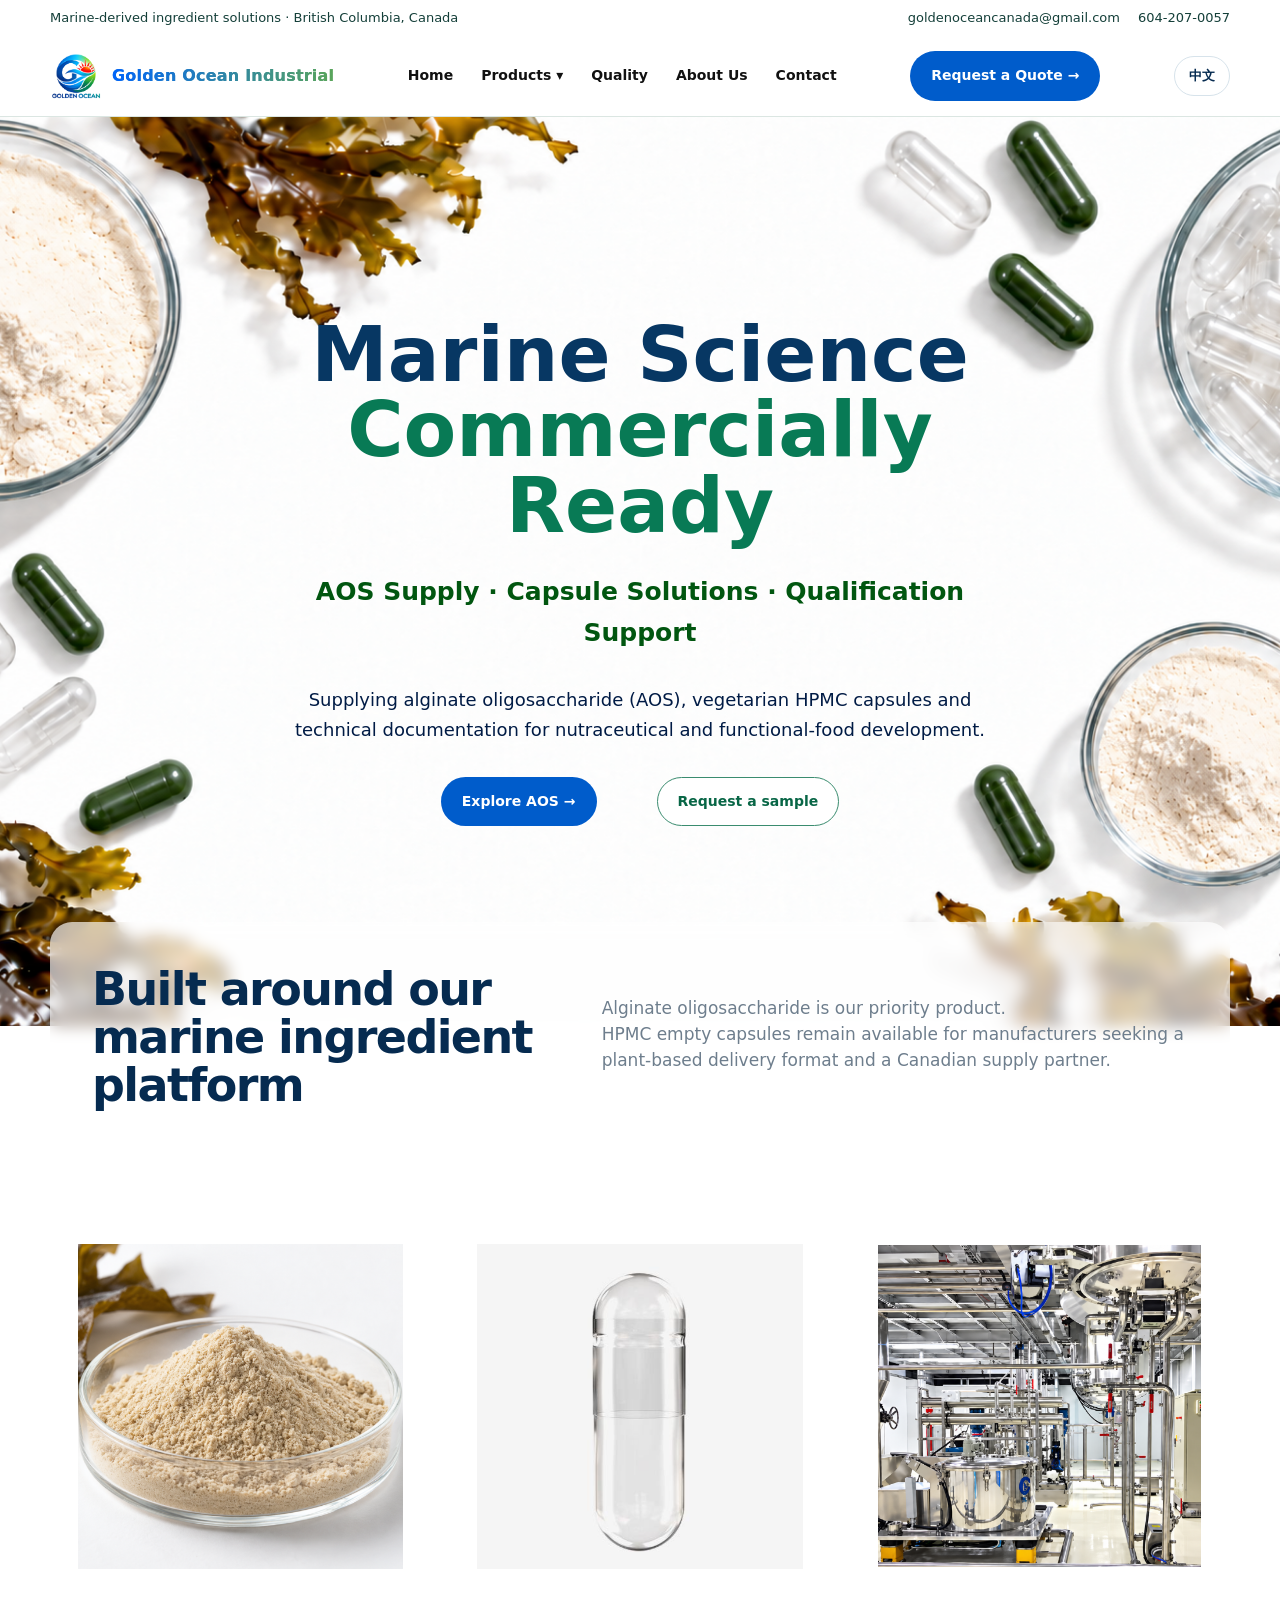
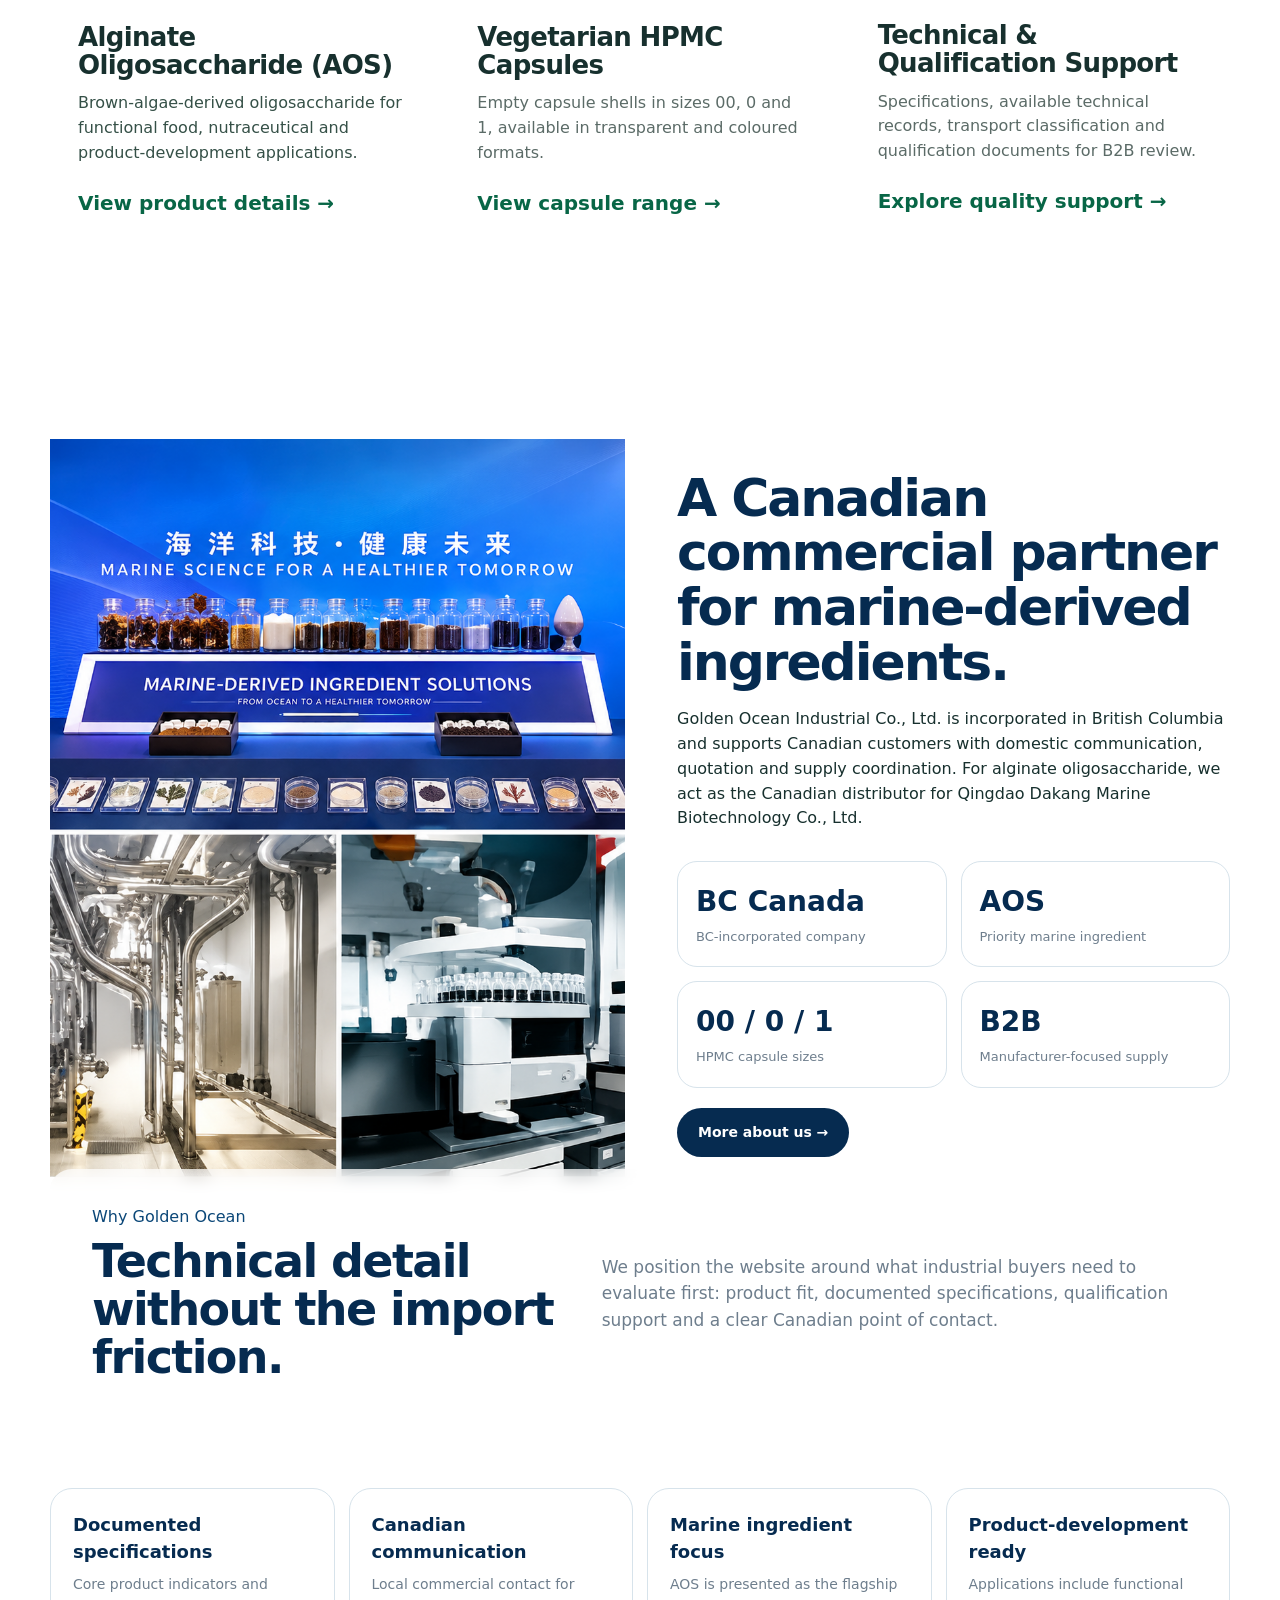
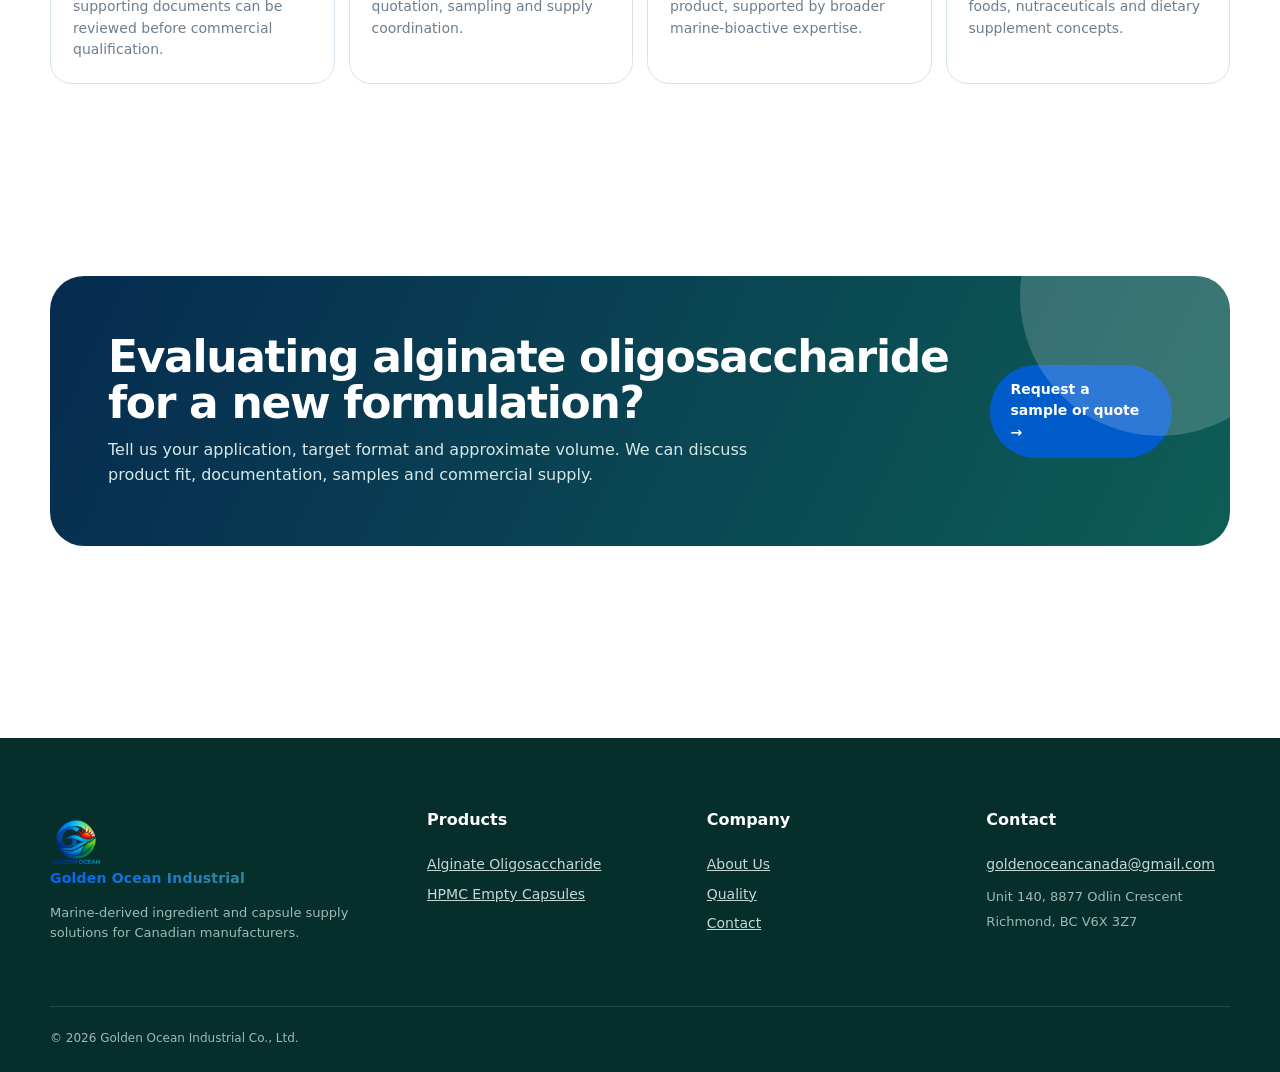
==== commit 3931b9f5: "。" ====
--- a/index.html
+++ b/index.html
@@ -207,8 +207,7 @@
                         class="small">Unit 140, 8877 Odlin Crescent<br>Richmond, BC V6X 3Z7</span>
                 </div>
             </div>
-            <div class="footline"><span>© 2026 Golden Ocean Industrial Co., Ltd.</span><span>Company No. BC1591256 ·
-                    British Columbia, Canada</span></div>
+            <div class="footline"><span>© 2026 Golden Ocean Industrial Co., Ltd.</span></div>
         </div>
     </footer>
     <script src="assets/js/main.js"></script>
